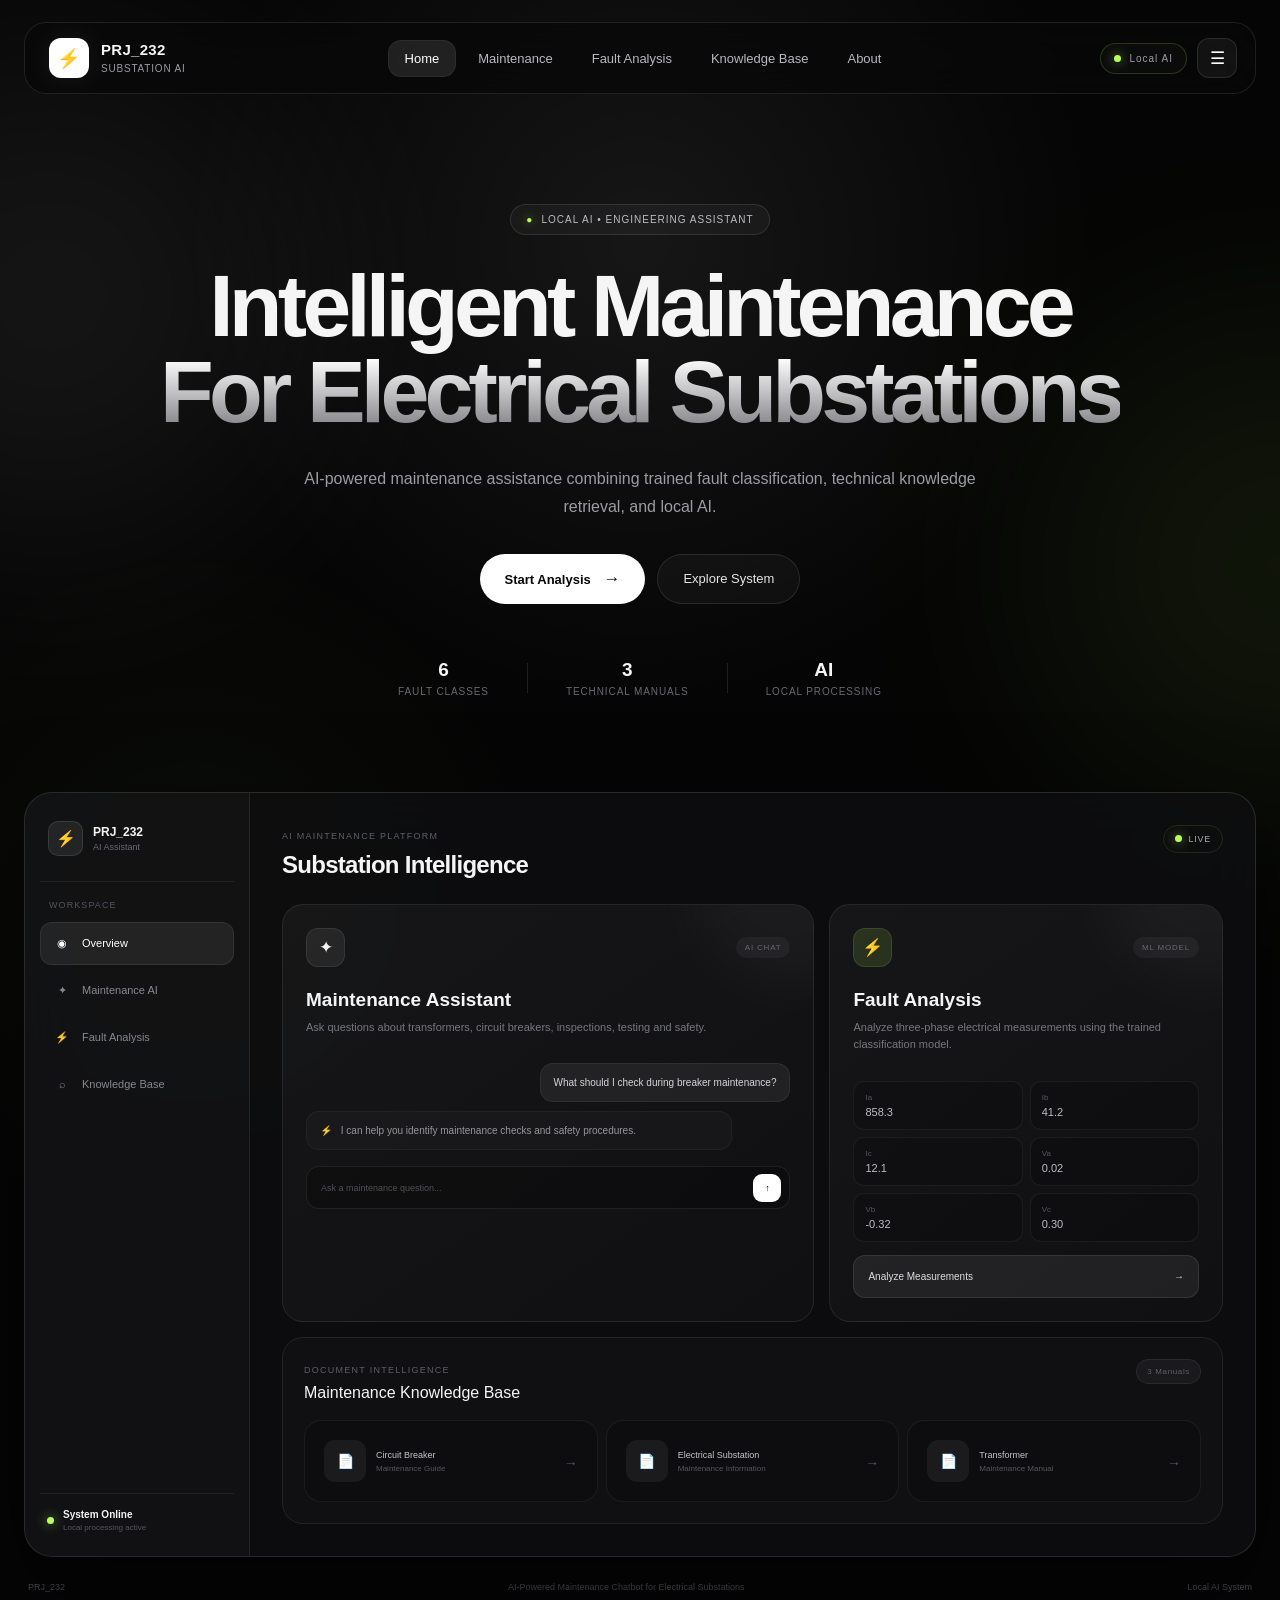
==== frontend/index.html @ 25174d11 "Initial PRJ_232 project" ====
<!DOCTYPE html>
<html lang="en">
<head>
    <meta charset="UTF-8">

    <meta name="viewport" content="width=device-width, initial-scale=1.0">

    <title>PRJ_232 | Substation AI</title>

    <link rel="stylesheet" href="css/style.css">
</head>

<body>

    <!-- Background effects -->
    <div class="background-grid"></div>
    <div class="glow glow-one"></div>
    <div class="glow glow-two"></div>


    <!-- ================= HEADER ================= -->

    <header class="navbar">

        <div class="logo-area">

            <div class="logo-icon">
                ⚡
            </div>

            <div class="logo-text">
                <strong>PRJ_232</strong>
                <span>Substation AI</span>
            </div>

        </div>


        <nav class="nav-links">

            <a href="#" class="active">
                Home
            </a>

            <a href="#">
                Maintenance
            </a>

            <a href="#">
                Fault Analysis
            </a>

            <a href="#">
                Knowledge Base
            </a>

            <a href="#">
                About
            </a>

        </nav>


        <div class="nav-actions">

            <div class="ai-status">
                <span class="status-dot"></span>
                Local AI
            </div>

            <button class="menu-button">
                ☰
            </button>

        </div>

    </header>



    <!-- ================= HERO ================= -->

    <main>

        <section class="hero">

            <div class="hero-badge">
                <span>●</span>
                LOCAL AI • ENGINEERING ASSISTANT
            </div>


            <h1>
                Intelligent Maintenance
                <br>
                <span>For Electrical Substations</span>
            </h1>


            <p class="hero-description">
                AI-powered maintenance assistance combining
                trained fault classification, technical
                knowledge retrieval, and local AI.
            </p>


            <div class="hero-buttons">

                <button class="primary-button">
                    Start Analysis
                    <span>→</span>
                </button>

                <button class="secondary-button">
                    Explore System
                </button>

            </div>


            <!-- Hero stats -->

            <div class="hero-stats">

                <div class="stat">

                    <strong>6</strong>

                    <span>
                        Fault Classes
                    </span>

                </div>


                <div class="stat-line"></div>


                <div class="stat">

                    <strong>3</strong>

                    <span>
                        Technical Manuals
                    </span>

                </div>


                <div class="stat-line"></div>


                <div class="stat">

                    <strong>AI</strong>

                    <span>
                        Local Processing
                    </span>

                </div>

            </div>

        </section>



        <!-- ================= DASHBOARD PREVIEW ================= -->

        <section class="dashboard-preview">

            <!-- LEFT SIDEBAR -->

            <aside class="dashboard-sidebar">

                <div class="sidebar-title">

                    <div class="mini-logo">
                        ⚡
                    </div>

                    <div>
                        <strong>PRJ_232</strong>
                        <span>AI Assistant</span>
                    </div>

                </div>


                <div class="sidebar-section">

                    <span class="sidebar-label">
                        WORKSPACE
                    </span>


                    <button class="sidebar-item selected">

                        <span>◉</span>

                        Overview

                    </button>


                    <button class="sidebar-item">

                        <span>✦</span>

                        Maintenance AI

                    </button>


                    <button class="sidebar-item">

                        <span>⚡</span>

                        Fault Analysis

                    </button>


                    <button class="sidebar-item">

                        <span>⌕</span>

                        Knowledge Base

                    </button>

                </div>


                <div class="sidebar-bottom">

                    <div class="system-status">

                        <span class="status-dot"></span>

                        <div>

                            <strong>
                                System Online
                            </strong>

                            <small>
                                Local processing active
                            </small>

                        </div>

                    </div>

                </div>

            </aside>



            <!-- CENTER CONTENT -->

            <div class="dashboard-main">

                <div class="dashboard-top">

                    <div>

                        <span class="eyebrow">
                            AI MAINTENANCE PLATFORM
                        </span>

                        <h2>
                            Substation Intelligence
                        </h2>

                    </div>


                    <div class="live-pill">

                        <span class="status-dot"></span>

                        LIVE

                    </div>

                </div>


                <!-- Main AI cards -->

                <div class="ai-cards">


                    <!-- CHAT CARD -->

                    <div class="ai-card chat-preview">

                        <div class="card-top">

                            <div class="card-icon">
                                ✦
                            </div>

                            <span class="card-tag">
                                AI CHAT
                            </span>

                        </div>


                        <h3>
                            Maintenance Assistant
                        </h3>


                        <p>
                            Ask questions about transformers,
                            circuit breakers, inspections,
                            testing and safety.
                        </p>


                        <div class="fake-chat">

                            <div class="fake-message user-message">
                                What should I check during
                                breaker maintenance?
                            </div>


                            <div class="fake-message ai-message">

                                <span class="tiny-icon">
                                    ⚡
                                </span>

                                I can help you identify
                                maintenance checks and
                                safety procedures.

                            </div>

                        </div>


                        <div class="fake-input">

                            <span>
                                Ask a maintenance question...
                            </span>

                            <button>
                                ↑
                            </button>

                        </div>

                    </div>



                    <!-- FAULT CARD -->

                    <div class="ai-card fault-preview">

                        <div class="card-top">

                            <div class="card-icon fault-icon">
                                ⚡
                            </div>

                            <span class="card-tag">
                                ML MODEL
                            </span>

                        </div>


                        <h3>
                            Fault Analysis
                        </h3>


                        <p>
                            Analyze three-phase electrical
                            measurements using the trained
                            classification model.
                        </p>


                        <div class="measurement-preview">

                            <div>
                                <span>Ia</span>
                                <strong>858.3</strong>
                            </div>

                            <div>
                                <span>Ib</span>
                                <strong>41.2</strong>
                            </div>

                            <div>
                                <span>Ic</span>
                                <strong>12.1</strong>
                            </div>

                            <div>
                                <span>Va</span>
                                <strong>0.02</strong>
                            </div>

                            <div>
                                <span>Vb</span>
                                <strong>-0.32</strong>
                            </div>

                            <div>
                                <span>Vc</span>
                                <strong>0.30</strong>
                            </div>

                        </div>


                        <button class="analysis-button">

                            Analyze Measurements

                            <span>
                                →
                            </span>

                        </button>

                    </div>

                </div>


                <!-- Knowledge sources -->

                <div class="knowledge-panel">

                    <div class="knowledge-heading">

                        <div>

                            <span class="eyebrow">
                                DOCUMENT INTELLIGENCE
                            </span>

                            <h3>
                                Maintenance Knowledge Base
                            </h3>

                        </div>


                        <span class="document-count">
                            3 Manuals
                        </span>

                    </div>


                    <div class="document-cards">

                        <div class="document-card">

                            <div class="document-icon">
                                📄
                            </div>

                            <div>

                                <strong>
                                    Circuit Breaker
                                </strong>

                                <span>
                                    Maintenance Guide
                                </span>

                            </div>

                            <span class="arrow">
                                →
                            </span>

                        </div>


                        <div class="document-card">

                            <div class="document-icon">
                                📄
                            </div>

                            <div>

                                <strong>
                                    Electrical Substation
                                </strong>

                                <span>
                                    Maintenance Information
                                </span>

                            </div>

                            <span class="arrow">
                                →
                            </span>

                        </div>


                        <div class="document-card">

                            <div class="document-icon">
                                📄
                            </div>

                            <div>

                                <strong>
                                    Transformer
                                </strong>

                                <span>
                                    Maintenance Manual
                                </span>

                            </div>

                            <span class="arrow">
                                →
                            </span>

                        </div>

                    </div>

                </div>

            </div>

        </section>

    </main>



    <!-- ================= FOOTER ================= -->

    <footer>

        <span>
            PRJ_232
        </span>

        <span>
            AI-Powered Maintenance Chatbot for Electrical Substations
        </span>

        <span>
            Local AI System
        </span>

    </footer>


</body>
</html>
---- frontend/css/style.css ----
/* =========================================================
   PRJ_232 — FUTURISTIC DARK UI
   ========================================================= */

:root {
    --bg: #050505;
    --bg-soft: #0a0a0c;
    --panel: rgba(18, 18, 21, 0.78);
    --panel-light: rgba(255, 255, 255, 0.045);
    --border: rgba(255, 255, 255, 0.10);
    --text: #f5f5f5;
    --muted: #9b9ba3;
    --dim: #686871;
    --white: #ffffff;
    --accent: #b9ff5c;
    --accent-soft: rgba(185, 255, 92, 0.12);
    --radius: 24px;
}


/* =========================================================
   RESET
   ========================================================= */

* {
    margin: 0;
    padding: 0;
    box-sizing: border-box;
}

html {
    scroll-behavior: smooth;
}

body {
    min-height: 100vh;
    background: radial-gradient( circle at 50% 15%, rgba(255, 255, 255, 0.07), transparent 30%), radial-gradient( circle at 15% 55%, rgba(185, 255, 92, 0.035), transparent 25%), var(--bg);
    color: var(--text);
    font-family: Inter, -apple-system, BlinkMacSystemFont, "Segoe UI", sans-serif;
    overflow-x: hidden;
}

button,
input,
textarea {
    font: inherit;
}

button {
    cursor: pointer;
}

a {
    color: inherit;
    text-decoration: none;
}


/* =========================================================
   BACKGROUND
   ========================================================= */

.background-grid {
    position: fixed;
    inset: 0;
    pointer-events: none;
    opacity: 0.25;
    background-image: linear-gradient( rgba(255, 255, 255, 0.025) 1px, transparent 1px), linear-gradient( 90deg, rgba(255, 255, 255, 0.025) 1px, transparent 1px);
    background-size: 70px 70px;
    mask-image: linear-gradient( to bottom, black, transparent 80%);
    z-index: -2;
}

.glow {
    position: fixed;
    width: 500px;
    height: 500px;
    border-radius: 50%;
    filter: blur(130px);
    pointer-events: none;
    z-index: -1;
    opacity: 0.07;
}

.glow-one {
    top: 5%;
    left: -200px;
    background: #ffffff;
}

.glow-two {
    right: -250px;
    top: 35%;
    background: var(--accent);
}


/* =========================================================
   NAVBAR
   ========================================================= */

.navbar {
    width: min(1400px, calc(100% - 48px));
    margin: 22px auto 0;
    height: 72px;
    display: flex;
    align-items: center;
    justify-content: space-between;
    padding: 0 18px 0 24px;
    border: 1px solid var(--border);
    background: rgba(8, 8, 10, 0.78);
    backdrop-filter: blur(24px);
    border-radius: 22px;
    position: relative;
    z-index: 10;
}


/* Logo */

.logo-area {
    display: flex;
    align-items: center;
    gap: 12px;
    min-width: 190px;
}

.logo-icon {
    width: 40px;
    height: 40px;
    display: flex;
    align-items: center;
    justify-content: center;
    border-radius: 12px;
    background: var(--white);
    color: #080808;
    font-size: 19px;
    box-shadow: 0 0 30px rgba(255, 255, 255, 0.08);
}

.logo-text {
    display: flex;
    flex-direction: column;
    line-height: 1.1;
}

.logo-text strong {
    font-size: 15px;
    letter-spacing: 0.02em;
}

.logo-text span {
    margin-top: 4px;
    font-size: 10px;
    color: var(--muted);
    text-transform: uppercase;
    letter-spacing: 0.08em;
}


/* Navigation */

.nav-links {
    display: flex;
    align-items: center;
    gap: 5px;
}

.nav-links a {
    padding: 11px 17px;
    border-radius: 13px;
    color: #b8b8bf;
    font-size: 13px;
    transition: color 0.25s ease, background 0.25s ease, transform 0.25s ease;
}

.nav-links a:hover {
    color: var(--white);
    background: rgba(255, 255, 255, 0.06);
    transform: translateY(-1px);
}

.nav-links a.active {
    color: var(--white);
    background: rgba(255, 255, 255, 0.10);
    box-shadow: inset 0 0 0 1px rgba(255, 255, 255, 0.05);
}


/* Right actions */

.nav-actions {
    min-width: 190px;
    display: flex;
    align-items: center;
    justify-content: flex-end;
    gap: 10px;
}

.ai-status {
    display: flex;
    align-items: center;
    gap: 8px;
    padding: 10px 15px;
    border-radius: 999px;
    border: 1px solid var(--border);
    color: #cfcfd4;
    font-size: 12px;
    background: rgba(255, 255, 255, 0.025);
}

.status-dot {
    width: 7px;
    height: 7px;
    border-radius: 50%;
    background: var(--accent);
    box-shadow: 0 0 12px rgba(185, 255, 92, 0.75);
}

.menu-button {
    width: 40px;
    height: 40px;
    border: 1px solid var(--border);
    border-radius: 12px;
    background: rgba(255, 255, 255, 0.05);
    color: var(--white);
    font-size: 17px;
    transition: 0.25s ease;
}

.menu-button:hover {
    background: rgba(255, 255, 255, 0.12);
    transform: rotate(3deg);
}


/* =========================================================
   HERO
   ========================================================= */

.hero {
    width: min(1050px, calc(100% - 40px));
    margin: 0 auto;
    padding: 110px 20px 95px;
    text-align: center;
}

.hero-badge {
    width: fit-content;
    margin: 0 auto 28px;
    padding: 9px 15px;
    display: flex;
    align-items: center;
    gap: 8px;
    border: 1px solid var(--border);
    border-radius: 999px;
    background: rgba(255, 255, 255, 0.035);
    color: #bcbcc4;
    font-size: 10px;
    letter-spacing: 0.10em;
    text-transform: uppercase;
}

.hero-badge span {
    color: var(--accent);
    text-shadow: 0 0 10px rgba(185, 255, 92, 0.7);
}

.hero h1 {
    font-size: clamp(48px, 7vw, 88px);
    line-height: 0.98;
    letter-spacing: -0.055em;
    font-weight: 650;
}

.hero h1 span {
    color: transparent;
    background: linear-gradient( 180deg, #ffffff 15%, #6d6d73 100%);
    background-clip: text;
    -webkit-background-clip: text;
}

.hero-description {
    width: min(680px, 100%);
    margin: 30px auto 0;
    color: #9c9ca5;
    font-size: 16px;
    line-height: 1.7;
}

.hero-buttons {
    margin-top: 34px;
    display: flex;
    align-items: center;
    justify-content: center;
    gap: 12px;
}

.primary-button,
.secondary-button {
    height: 50px;
    padding: 0 25px;
    border-radius: 999px;
    font-size: 13px;
    transition: transform 0.25s ease, box-shadow 0.25s ease, background 0.25s ease;
}

.primary-button {
    border: none;
    background: var(--white);
    color: #070707;
    font-weight: 650;
}

.primary-button span {
    margin-left: 9px;
    font-size: 17px;
}

.primary-button:hover {
    transform: translateY(-3px);
    box-shadow: 0 15px 40px rgba(255, 255, 255, 0.12);
}

.secondary-button {
    border: 1px solid var(--border);
    background: rgba(255, 255, 255, 0.035);
    color: #e5e5e7;
}

.secondary-button:hover {
    background: rgba(255, 255, 255, 0.08);
    transform: translateY(-3px);
}


/* Hero stats */

.hero-stats {
    margin: 55px auto 0;
    display: flex;
    align-items: center;
    justify-content: center;
    gap: 38px;
}

.stat {
    display: flex;
    flex-direction: column;
    gap: 5px;
}

.stat strong {
    font-size: 19px;
    font-weight: 600;
}

.stat span {
    color: var(--dim);
    font-size: 10px;
    text-transform: uppercase;
    letter-spacing: 0.09em;
}

.stat-line {
    width: 1px;
    height: 30px;
    background: rgba(255, 255, 255, 0.10);
}


/* =========================================================
   DASHBOARD
   ========================================================= */

.dashboard-preview {
    width: min(1380px, calc(100% - 48px));
    margin: 0 auto;
    min-height: 690px;
    display: grid;
    grid-template-columns: 225px 1fr;
    overflow: hidden;
    border: 1px solid rgba(255, 255, 255, 0.12);
    border-radius: 28px;
    background: rgba(14, 14, 17, 0.88);
    box-shadow: 0 40px 100px rgba(0, 0, 0, 0.55);
    backdrop-filter: blur(30px);
}


/* Sidebar */

.dashboard-sidebar {
    padding: 24px 15px;
    border-right: 1px solid rgba(255, 255, 255, 0.08);
    background: rgba(255, 255, 255, 0.018);
    display: flex;
    flex-direction: column;
}

.sidebar-title {
    display: flex;
    align-items: center;
    gap: 10px;
    padding: 4px 8px 25px;
}

.mini-logo {
    width: 35px;
    height: 35px;
    display: flex;
    align-items: center;
    justify-content: center;
    border-radius: 10px;
    background: rgba(255, 255, 255, 0.08);
    border: 1px solid rgba(255, 255, 255, 0.10);
}

.sidebar-title strong,
.sidebar-title span {
    display: block;
}

.sidebar-title strong {
    font-size: 12px;
}

.sidebar-title span {
    margin-top: 3px;
    color: var(--dim);
    font-size: 9px;
}

.sidebar-section {
    padding-top: 18px;
    border-top: 1px solid rgba(255, 255, 255, 0.07);
}

.sidebar-label {
    display: block;
    margin: 0 9px 12px;
    color: #55555d;
    font-size: 9px;
    letter-spacing: 0.12em;
}

.sidebar-item {
    width: 100%;
    height: 43px;
    margin-bottom: 4px;
    display: flex;
    align-items: center;
    gap: 11px;
    padding: 0 12px;
    border: 1px solid transparent;
    border-radius: 12px;
    background: transparent;
    color: #87878f;
    text-align: left;
    font-size: 11px;
    transition: 0.25s ease;
}

.sidebar-item:hover {
    color: white;
    background: rgba(255, 255, 255, 0.045);
}

.sidebar-item.selected {
    color: white;
    background: rgba(255, 255, 255, 0.075);
    border-color: rgba(255, 255, 255, 0.07);
}

.sidebar-item span {
    width: 18px;
    text-align: center;
}

.sidebar-bottom {
    margin-top: auto;
    padding: 15px 7px 0;
    border-top: 1px solid rgba(255, 255, 255, 0.07);
}

.system-status {
    display: flex;
    align-items: center;
    gap: 9px;
}

.system-status strong,
.system-status small {
    display: block;
}

.system-status strong {
    font-size: 10px;
}

.system-status small {
    margin-top: 3px;
    color: #55555d;
    font-size: 8px;
}


/* Dashboard main */

.dashboard-main {
    min-width: 0;
    padding: 32px;
}

.dashboard-top {
    display: flex;
    align-items: flex-start;
    justify-content: space-between;
}

.eyebrow {
    color: #5e5e67;
    font-size: 9px;
    letter-spacing: 0.14em;
    text-transform: uppercase;
}

.dashboard-top h2 {
    margin-top: 8px;
    font-size: 24px;
    font-weight: 550;
    letter-spacing: -0.03em;
}

.live-pill {
    display: flex;
    align-items: center;
    gap: 7px;
    padding: 8px 11px;
    border: 1px solid rgba(185, 255, 92, 0.12);
    border-radius: 999px;
    color: #a7a7af;
    font-size: 9px;
    letter-spacing: 0.08em;
}


/* =========================================================
   AI CARDS
   ========================================================= */

.ai-cards {
    margin-top: 25px;
    display: grid;
    grid-template-columns: 1.15fr 0.85fr;
    gap: 15px;
}

.ai-card {
    min-height: 400px;
    padding: 23px;
    border: 1px solid rgba(255, 255, 255, 0.085);
    border-radius: 21px;
    background: linear-gradient( 145deg, rgba(255, 255, 255, 0.045), rgba(255, 255, 255, 0.018));
    position: relative;
    overflow: hidden;
    transition: transform 0.3s ease, border-color 0.3s ease;
}

.ai-card::before {
    content: "";
    position: absolute;
    width: 200px;
    height: 200px;
    top: -120px;
    right: -80px;
    border-radius: 50%;
    background: rgba(255, 255, 255, 0.035);
    filter: blur(30px);
    pointer-events: none;
}

.ai-card:hover {
    transform: translateY(-3px);
    border-color: rgba(255, 255, 255, 0.14);
}

.card-top {
    display: flex;
    align-items: center;
    justify-content: space-between;
}

.card-icon {
    width: 39px;
    height: 39px;
    display: flex;
    align-items: center;
    justify-content: center;
    border-radius: 12px;
    background: rgba(255, 255, 255, 0.07);
    border: 1px solid rgba(255, 255, 255, 0.08);
    font-size: 17px;
}

.fault-icon {
    color: var(--accent);
    background: var(--accent-soft);
    border-color: rgba(185, 255, 92, 0.12);
}

.card-tag {
    padding: 6px 9px;
    border-radius: 999px;
    background: rgba(255, 255, 255, 0.045);
    color: #62626b;
    font-size: 8px;
    letter-spacing: 0.10em;
}

.ai-card h3 {
    margin-top: 22px;
    font-size: 19px;
    font-weight: 550;
}

.ai-card>p {
    max-width: 500px;
    margin-top: 8px;
    color: #777780;
    font-size: 11px;
    line-height: 1.6;
}


/* =========================================================
   FAKE CHAT
   ========================================================= */

.fake-chat {
    margin-top: 27px;
    display: flex;
    flex-direction: column;
    gap: 9px;
}

.fake-message {
    max-width: 88%;
    padding: 11px 13px;
    border-radius: 13px;
    font-size: 10px;
    line-height: 1.5;
}

.user-message {
    align-self: flex-end;
    color: #d6d6da;
    background: rgba(255, 255, 255, 0.065);
    border: 1px solid rgba(255, 255, 255, 0.06);
}

.ai-message {
    color: #96969f;
    background: rgba(255, 255, 255, 0.025);
    border: 1px solid rgba(255, 255, 255, 0.045);
}

.tiny-icon {
    margin-right: 6px;
    color: var(--accent);
}

.fake-input {
    height: 43px;
    margin-top: 16px;
    padding: 0 8px 0 14px;
    display: flex;
    align-items: center;
    justify-content: space-between;
    border: 1px solid rgba(255, 255, 255, 0.08);
    border-radius: 13px;
    background: rgba(0, 0, 0, 0.25);
    color: #505059;
    font-size: 9px;
}

.fake-input button {
    width: 28px;
    height: 28px;
    border: none;
    border-radius: 9px;
    background: white;
    color: black;
    font-weight: bold;
}


/* =========================================================
   MEASUREMENTS
   ========================================================= */

.measurement-preview {
    margin-top: 27px;
    display: grid;
    grid-template-columns: repeat(2, 1fr);
    gap: 7px;
}

.measurement-preview div {
    padding: 11px;
    border: 1px solid rgba(255, 255, 255, 0.055);
    border-radius: 11px;
    background: rgba(0, 0, 0, 0.18);
}

.measurement-preview span {
    display: block;
    color: #55555d;
    font-size: 8px;
}

.measurement-preview strong {
    display: block;
    margin-top: 4px;
    color: #bdbdc3;
    font-size: 11px;
    font-weight: 500;
}

.analysis-button {
    width: 100%;
    height: 43px;
    margin-top: 13px;
    border: 1px solid rgba(255, 255, 255, 0.09);
    border-radius: 12px;
    background: rgba(255, 255, 255, 0.07);
    color: #dddde1;
    font-size: 10px;
    text-align: left;
    padding: 0 14px;
    display: flex;
    align-items: center;
    justify-content: space-between;
    transition: 0.25s ease;
}

.analysis-button:hover {
    background: rgba(255, 255, 255, 0.12);
    color: white;
}


/* =========================================================
   KNOWLEDGE BASE
   ========================================================= */

.knowledge-panel {
    margin-top: 15px;
    padding: 21px;
    border: 1px solid rgba(255, 255, 255, 0.075);
    border-radius: 21px;
    background: rgba(255, 255, 255, 0.018);
}

.knowledge-heading {
    display: flex;
    align-items: flex-start;
    justify-content: space-between;
}

.knowledge-heading h3 {
    margin-top: 7px;
    font-size: 16px;
    font-weight: 500;
}

.document-count {
    padding: 7px 10px;
    border-radius: 999px;
    background: rgba(255, 255, 255, 0.045);
    color: #777780;
    font-size: 9px;
}

.document-cards {
    margin-top: 18px;
    display: grid;
    grid-template-columns: repeat(3, 1fr);
    gap: 8px;
}

.document-card {
    min-height: 68px;
    padding: 11px;
    display: flex;
    align-items: center;
    gap: 10px;
    border: 1px solid rgba(255, 255, 255, 0.055);
    border-radius: 13px;
    background: rgba(0, 0, 0, 0.16);
    transition: 0.25s ease;
}

.document-card:hover {
    background: rgba(255, 255, 255, 0.045);
    transform: translateY(-2px);
}

.document-icon {
    width: 32px;
    height: 32px;
    flex-shrink: 0;
    display: flex;
    align-items: center;
    justify-content: center;
    border-radius: 9px;
    background: rgba(255, 255, 255, 0.06);
    font-size: 13px;
}

.document-card strong,
.document-card span {
    display: block;
}

.document-card strong {
    color: #c5c5ca;
    font-size: 9px;
    font-weight: 500;
}

.document-card span {
    margin-top: 4px;
    color: #56565f;
    font-size: 8px;
}

.document-card .arrow {
    margin-left: auto;
    color: #55555d;
    font-size: 14px;
}


/* =========================================================
   FOOTER
   ========================================================= */

footer {
    width: min(1380px, calc(100% - 48px));
    margin: 0 auto;
    padding: 25px 4px 35px;
    display: flex;
    align-items: center;
    justify-content: space-between;
    color: #4f4f57;
    font-size: 9px;
}


/* =========================================================
   RESPONSIVE
   ========================================================= */

@media (max-width: 1100px) {
    .nav-links a:nth-child(4),
    .nav-links a:nth-child(5) {
        display: none;
    }
    .dashboard-preview {
        grid-template-columns: 190px 1fr;
    }
    .ai-cards {
        grid-template-columns: 1fr;
    }
    .document-cards {
        grid-template-columns: 1fr;
    }
}

@media (max-width: 760px) {
    .navbar {
        width: calc(100% - 24px);
        margin-top: 12px;
    }
    .nav-links {
        display: none;
    }
    .nav-actions {
        min-width: auto;
    }
    .hero {
        padding-top: 75px;
        padding-bottom: 60px;
    }
    .hero h1 {
        font-size: 48px;
    }
    .hero-description {
        font-size: 14px;
    }
    .hero-stats {
        gap: 18px;
    }
    .dashboard-preview {
        width: calc(100% - 24px);
        grid-template-columns: 1fr;
        border-radius: 21px;
    }
    .dashboard-sidebar {
        display: none;
    }
    .dashboard-main {
        padding: 18px;
    }
    .dashboard-top h2 {
        font-size: 20px;
    }
    .hero-buttons {
        flex-direction: column;
    }
    .primary-button,
    .secondary-button {
        width: 220px;
    }
    footer {
        width: calc(100% - 24px);
        flex-direction: column;
        gap: 8px;
        text-align: center;
    }
}

@media (max-width: 450px) {
    .ai-status {
        display: none;
    }
    .hero h1 {
        font-size: 40px;
    }
    .hero-stats {
        flex-wrap: wrap;
    }
    .stat-line {
        display: none;
    }
}


/* =========================================================
   MAINTENANCE AI PAGE
   ========================================================= */

.maintenance-page {
    width: min(1380px, calc(100% - 48px));
    margin: 0 auto;
    padding-bottom: 50px;
}


/* =========================================================
   MAINTENANCE HERO
   ========================================================= */

.maintenance-hero {
    padding: 85px 20px 55px;
    text-align: center;
}

.maintenance-hero h1 {
    margin-top: 25px;
    font-size: clamp(45px, 6vw, 72px);
    line-height: 1;
    letter-spacing: -0.055em;
    font-weight: 650;
}

.maintenance-hero h1 span {
    display: block;
    color: transparent;
    background: linear-gradient( 180deg, #ffffff 15%, #6d6d73 100%);
    background-clip: text;
    -webkit-background-clip: text;
}

.maintenance-hero p {
    width: min(650px, 100%);
    margin: 25px auto 0;
    color: #85858e;
    font-size: 14px;
    line-height: 1.7;
}


/* =========================================================
   CHAT WORKSPACE
   ========================================================= */

.chat-workspace {
    display: grid;
    grid-template-columns: minmax(0, 1fr) 330px;
    gap: 16px;
}


/* =========================================================
   CHAT PANEL
   ========================================================= */

.chat-panel {
    min-height: 650px;
    display: flex;
    flex-direction: column;
    overflow: hidden;
    border: 1px solid rgba(255, 255, 255, 0.09);
    border-radius: 26px;
    background: linear-gradient( 145deg, rgba(255, 255, 255, 0.045), rgba(255, 255, 255, 0.015));
    box-shadow: 0 30px 80px rgba(0, 0, 0, 0.25);
}


/* Chat header */

.chat-header {
    height: 80px;
    padding: 0 22px;
    display: flex;
    align-items: center;
    justify-content: space-between;
    border-bottom: 1px solid rgba(255, 255, 255, 0.07);
}

.chat-title {
    display: flex;
    align-items: center;
    gap: 12px;
}

.chat-title .card-icon {
    width: 42px;
    height: 42px;
}

.chat-title strong,
.chat-title span {
    display: block;
}

.chat-title strong {
    color: #e8e8eb;
    font-size: 12px;
    font-weight: 550;
}

.chat-title span {
    margin-top: 5px;
    color: #5e5e67;
    font-size: 9px;
}


/* =========================================================
   CHAT AREA
   ========================================================= */

.chat-area {
    flex: 1;
    padding: 25px;
    display: flex;
    flex-direction: column;
    gap: 25px;
    overflow-y: auto;
}

.chat-message {
    display: flex;
    gap: 11px;
    max-width: 82%;
}

.chat-message.user {
    align-self: flex-end;
    justify-content: flex-end;
}

.chat-message.assistant {
    align-self: flex-start;
}

.avatar {
    width: 31px;
    height: 31px;
    flex-shrink: 0;
    display: flex;
    align-items: center;
    justify-content: center;
    border-radius: 9px;
    background: rgba(255, 255, 255, 0.07);
    border: 1px solid rgba(255, 255, 255, 0.08);
    color: var(--accent);
    font-size: 12px;
}

.message-body {
    min-width: 0;
}

.message-label {
    display: block;
    margin-bottom: 7px;
    color: #5e5e67;
    font-size: 8px;
    text-transform: uppercase;
    letter-spacing: 0.10em;
}

.message-bubble {
    padding: 13px 15px;
    border: 1px solid rgba(255, 255, 255, 0.06);
    border-radius: 15px;
    background: rgba(255, 255, 255, 0.035);
    color: #9999a2;
    font-size: 11px;
    line-height: 1.7;
}

.chat-message.user .message-bubble {
    background: rgba(255, 255, 255, 0.075);
    color: #d2d2d6;
    border-top-right-radius: 5px;
}

.chat-message.assistant .message-bubble {
    border-top-left-radius: 5px;
}


/* =========================================================
   CHAT INPUT
   ========================================================= */

.chat-input-wrapper {
    min-height: 62px;
    margin: 0 20px;
    padding: 7px 8px 7px 15px;
    display: flex;
    align-items: center;
    gap: 10px;
    border: 1px solid rgba(255, 255, 255, 0.08);
    border-radius: 15px;
    background: rgba(0, 0, 0, 0.24);
}

.chat-input-wrapper textarea {
    flex: 1;
    min-width: 0;
    resize: none;
    border: none;
    outline: none;
    background: transparent;
    color: #dddde1;
    font-size: 11px;
    line-height: 1.5;
}

.chat-input-wrapper textarea::placeholder {
    color: #4e4e57;
}

.send-button {
    width: 40px;
    height: 40px;
    flex-shrink: 0;
    border: none;
    border-radius: 11px;
    background: var(--white);
    color: #050505;
    font-size: 17px;
    font-weight: 600;
    transition: 0.25s ease;
}

.send-button:hover {
    transform: translateY(-2px);
    box-shadow: 0 8px 25px rgba(255, 255, 255, 0.15);
}

.chat-note {
    height: 42px;
    display: flex;
    align-items: center;
    justify-content: center;
    gap: 7px;
    color: #46464e;
    font-size: 8px;
    letter-spacing: 0.03em;
}

.chat-note span:first-child {
    color: #77777f;
}


/* =========================================================
   MAINTENANCE SIDEBAR
   ========================================================= */

.maintenance-sidebar {
    display: flex;
    flex-direction: column;
    gap: 16px;
}

.side-card {
    padding: 20px;
    border: 1px solid rgba(255, 255, 255, 0.08);
    border-radius: 22px;
    background: rgba(255, 255, 255, 0.025);
}

.side-card-heading {
    display: flex;
    align-items: center;
    justify-content: space-between;
    margin-bottom: 15px;
    color: #5d5d65;
    font-size: 9px;
}

.side-card-heading>span:last-child {
    color: #55555d;
    font-size: 9px;
}


/* =========================================================
   QUICK QUESTIONS
   ========================================================= */

.quick-question {
    width: 100%;
    min-height: 57px;
    margin-top: 7px;
    padding: 11px 12px;
    display: flex;
    align-items: center;
    justify-content: space-between;
    gap: 10px;
    border: 1px solid rgba(255, 255, 255, 0.055);
    border-radius: 12px;
    background: rgba(0, 0, 0, 0.15);
    color: #777780;
    text-align: left;
    font-size: 9px;
    line-height: 1.5;
    transition: 0.25s ease;
}

.quick-question span {
    flex-shrink: 0;
    color: #55555d;
    font-size: 13px;
}

.quick-question:hover {
    color: #c6c6cb;
    background: rgba(255, 255, 255, 0.055);
    border-color: rgba(255, 255, 255, 0.10);
    transform: translateX(2px);
}


/* =========================================================
   KNOWLEDGE SOURCES
   ========================================================= */

.source-item {
    min-height: 61px;
    margin-top: 7px;
    padding: 10px;
    display: flex;
    align-items: center;
    gap: 10px;
    border: 1px solid rgba(255, 255, 255, 0.045);
    border-radius: 12px;
    background: rgba(0, 0, 0, 0.14);
}

.source-icon {
    width: 32px;
    height: 32px;
    flex-shrink: 0;
    display: flex;
    align-items: center;
    justify-content: center;
    border-radius: 9px;
    background: rgba(255, 255, 255, 0.06);
    font-size: 12px;
}

.source-item strong,
.source-item span {
    display: block;
}

.source-item strong {
    color: #b7b7bd;
    font-size: 9px;
    font-weight: 500;
}

.source-item span {
    margin-top: 4px;
    color: #55555d;
    font-size: 8px;
}


/* =========================================================
   SYSTEM CARD
   ========================================================= */

.system-card {
    margin-top: auto;
    background: linear-gradient( 145deg, rgba(185, 255, 92, 0.045), rgba(255, 255, 255, 0.018));
    border-color: rgba(185, 255, 92, 0.08);
}

.system-icon {
    width: 37px;
    height: 37px;
    display: flex;
    align-items: center;
    justify-content: center;
    margin-bottom: 13px;
    border-radius: 11px;
    background: rgba(185, 255, 92, 0.09);
    color: var(--accent);
}

.system-card>strong {
    display: block;
    color: #c5c5ca;
    font-size: 11px;
}

.system-card p {
    margin-top: 7px;
    color: #616169;
    font-size: 9px;
    line-height: 1.6;
}

.system-online {
    margin-top: 14px;
    display: flex;
    align-items: center;
    gap: 7px;
    color: #72727a;
    font-size: 8px;
}


/* =========================================================
   MAINTENANCE RESPONSIVE
   ========================================================= */

@media (max-width: 950px) {
    .chat-workspace {
        grid-template-columns: 1fr;
    }
    .maintenance-sidebar {
        display: grid;
        grid-template-columns: repeat(2, 1fr);
    }
    .system-card {
        margin-top: 0;
    }
}

@media (max-width: 650px) {
    .maintenance-page {
        width: calc(100% - 24px);
    }
    .maintenance-hero {
        padding-top: 60px;
        padding-bottom: 40px;
    }
    .maintenance-hero h1 {
        font-size: 43px;
    }
    .chat-panel {
        min-height: 600px;
        border-radius: 20px;
    }
    .chat-area {
        padding: 18px;
    }
    .chat-message {
        max-width: 94%;
    }
    .maintenance-sidebar {
        grid-template-columns: 1fr;
    }
}


/* =========================================================
   FAULT ANALYSIS PAGE
   ========================================================= */

.fault-page {
    width: min(1380px, calc(100% - 48px));
    margin: 0 auto;
    padding-bottom: 55px;
}


/* =========================================================
   FAULT HERO
   ========================================================= */

.fault-hero {
    padding: 78px 20px 55px;
    text-align: center;
}

.fault-hero h1 {
    margin-top: 25px;
    font-size: clamp(45px, 6vw, 72px);
    line-height: 1;
    letter-spacing: -0.055em;
    font-weight: 650;
}

.fault-hero h1 span {
    display: block;
    color: transparent;
    background: linear-gradient( 180deg, #ffffff 15%, #6d6d73 100%);
    background-clip: text;
    -webkit-background-clip: text;
}

.fault-hero p {
    width: min(650px, 100%);
    margin: 25px auto 0;
    color: #85858e;
    font-size: 14px;
    line-height: 1.7;
}


/* =========================================================
   FAULT WORKSPACE
   ========================================================= */

.fault-workspace {
    display: grid;
    grid-template-columns: 1fr 0.92fr;
    gap: 16px;
}


/* =========================================================
   INPUT PANEL
   ========================================================= */

.fault-input-panel,
.fault-result-panel {
    min-width: 0;
    padding: 26px;
    border: 1px solid rgba(255, 255, 255, 0.085);
    border-radius: 25px;
    background: linear-gradient( 145deg, rgba(255, 255, 255, 0.045), rgba(255, 255, 255, 0.015));
    box-shadow: 0 30px 80px rgba(0, 0, 0, 0.20);
}


/* =========================================================
   PANEL HEADER
   ========================================================= */

.fault-panel-header,
.result-panel-header {
    display: flex;
    align-items: flex-start;
    justify-content: space-between;
    gap: 20px;
    padding-bottom: 22px;
    border-bottom: 1px solid rgba(255, 255, 255, 0.065);
}

.fault-panel-header h2,
.result-panel-header h2 {
    margin-top: 8px;
    color: #eeeeef;
    font-size: 20px;
    font-weight: 550;
    letter-spacing: -0.025em;
}

.fault-panel-header p {
    margin-top: 7px;
    color: #66666f;
    font-size: 10px;
    line-height: 1.6;
}

.model-badge {
    flex-shrink: 0;
    display: flex;
    align-items: center;
    gap: 7px;
    padding: 8px 10px;
    border: 1px solid rgba(185, 255, 92, 0.10);
    border-radius: 999px;
    color: #77777f;
    font-size: 8px;
    letter-spacing: 0.08em;
}


/* =========================================================
   MEASUREMENT SECTION
   ========================================================= */

.measurement-section {
    padding: 24px 0;
    border-bottom: 1px solid rgba(255, 255, 255, 0.055);
}

.measurement-heading {
    display: flex;
    align-items: center;
    gap: 10px;
    margin-bottom: 16px;
}

.measurement-icon {
    width: 34px;
    height: 34px;
    display: flex;
    align-items: center;
    justify-content: center;
    border-radius: 10px;
    background: rgba(185, 255, 92, 0.08);
    border: 1px solid rgba(185, 255, 92, 0.10);
    color: var(--accent);
    font-size: 11px;
    font-weight: 600;
}

.measurement-icon.voltage {
    background: rgba(255, 255, 255, 0.06);
    border-color: rgba(255, 255, 255, 0.08);
    color: #e2e2e5;
}

.measurement-heading strong,
.measurement-heading span {
    display: block;
}

.measurement-heading strong {
    color: #bcbcc2;
    font-size: 11px;
    font-weight: 500;
}

.measurement-heading div span {
    margin-top: 3px;
    color: #53535c;
    font-size: 8px;
}


/* =========================================================
   MEASUREMENT GRID
   ========================================================= */

.measurement-grid {
    display: grid;
    grid-template-columns: repeat(3, 1fr);
    gap: 9px;
}

.measurement-input label {
    display: flex;
    align-items: center;
    justify-content: space-between;
    margin-bottom: 6px;
    color: #777780;
    font-size: 9px;
}

.measurement-input label>span {
    color: #494950;
    font-size: 7px;
}

.input-box {
    height: 48px;
    display: flex;
    align-items: center;
    padding: 0 11px;
    border: 1px solid rgba(255, 255, 255, 0.065);
    border-radius: 11px;
    background: rgba(0, 0, 0, 0.20);
    transition: border-color 0.25s ease, background 0.25s ease;
}

.input-box:focus-within {
    border-color: rgba(185, 255, 92, 0.28);
    background: rgba(185, 255, 92, 0.025);
    box-shadow: 0 0 0 3px rgba(185, 255, 92, 0.025);
}

.input-box input {
    width: 100%;
    min-width: 0;
    border: none;
    outline: none;
    background: transparent;
    color: #d5d5d9;
    font-size: 11px;
}

.input-box input::placeholder {
    color: #404048;
}

.input-box input::-webkit-inner-spin-button,
.input-box input::-webkit-outer-spin-button {
    opacity: 0.25;
}

.input-box>span {
    color: #4e4e56;
    font-size: 8px;
}


/* =========================================================
   ANALYZE BUTTON
   ========================================================= */

.fault-analyze-button {
    width: 100%;
    height: 52px;
    margin-top: 22px;
    padding: 0 17px;
    display: flex;
    align-items: center;
    justify-content: space-between;
    border: none;
    border-radius: 13px;
    background: #ffffff;
    color: #050505;
    font-size: 11px;
    font-weight: 600;
    transition: transform 0.25s ease, box-shadow 0.25s ease;
}

.fault-analyze-button:hover {
    transform: translateY(-2px);
    box-shadow: 0 14px 35px rgba(255, 255, 255, 0.12);
}

.button-arrow {
    font-size: 17px;
    font-weight: 400;
}

.analysis-note {
    margin-top: 12px;
    display: flex;
    align-items: center;
    justify-content: center;
    gap: 7px;
    color: #52525a;
    font-size: 8px;
}


/* =========================================================
   RESULT HEADER
   ========================================================= */

.result-status {
    padding: 7px 10px;
    border: 1px solid rgba(255, 255, 255, 0.07);
    border-radius: 999px;
    color: #66666e;
    font-size: 8px;
    letter-spacing: 0.08em;
}


/* =========================================================
   MAIN FAULT RESULT
   ========================================================= */

.main-fault-result {
    margin-top: 20px;
    padding: 25px;
    text-align: center;
    border: 1px solid rgba(185, 255, 92, 0.10);
    border-radius: 20px;
    background: radial-gradient( circle at center top, rgba(185, 255, 92, 0.065), transparent 65%), rgba(0, 0, 0, 0.18);
}

.result-icon {
    width: 48px;
    height: 48px;
    margin: 0 auto 13px;
    display: flex;
    align-items: center;
    justify-content: center;
    border-radius: 14px;
    background: rgba(185, 255, 92, 0.09);
    color: var(--accent);
    font-size: 19px;
    box-shadow: 0 0 30px rgba(185, 255, 92, 0.05);
}

.result-label {
    color: #62626b;
    font-size: 8px;
    letter-spacing: 0.14em;
}

.main-fault-result h3 {
    margin-top: 9px;
    color: #ffffff;
    font-size: 42px;
    line-height: 1;
    letter-spacing: -0.04em;
}

.main-fault-result>p {
    margin-top: 7px;
    color: #74747d;
    font-size: 9px;
}

.confidence {
    width: min(230px, 100%);
    margin: 20px auto 0;
    padding: 10px 13px;
    display: flex;
    align-items: center;
    justify-content: space-between;
    border: 1px solid rgba(255, 255, 255, 0.06);
    border-radius: 11px;
    background: rgba(255, 255, 255, 0.025);
}

.confidence span {
    color: #66666e;
    font-size: 8px;
}

.confidence strong {
    color: var(--accent);
    font-size: 12px;
}


/* =========================================================
   PROBABILITIES
   ========================================================= */

.probability-section {
    margin-top: 20px;
}

.probability-heading {
    display: flex;
    align-items: center;
    justify-content: space-between;
    margin-bottom: 14px;
    color: #55555d;
    font-size: 8px;
    letter-spacing: 0.09em;
}

.probability-row {
    margin-bottom: 12px;
}

.probability-info {
    display: flex;
    align-items: center;
    justify-content: space-between;
    margin-bottom: 5px;
    color: #777780;
    font-size: 9px;
}

.probability-info strong {
    color: #8c8c94;
    font-size: 8px;
    font-weight: 500;
}

.probability-bar {
    width: 100%;
    height: 5px;
    overflow: hidden;
    border-radius: 999px;
    background: rgba(255, 255, 255, 0.055);
}

.probability-fill {
    height: 100%;
    border-radius: inherit;
    background: rgba(255, 255, 255, 0.25);
    transition: width 0.4s ease;
}

.probability-fill.high {
    background: var(--accent);
    box-shadow: 0 0 10px rgba(185, 255, 92, 0.35);
}


/* =========================================================
   MODEL INFORMATION
   ========================================================= */

.model-information {
    margin-top: 20px;
    padding-top: 17px;
    display: grid;
    grid-template-columns: repeat(3, 1fr);
    gap: 10px;
    border-top: 1px solid rgba(255, 255, 255, 0.06);
}

.model-information div {
    min-width: 0;
}

.model-information span,
.model-information strong {
    display: block;
}

.model-information span {
    color: #4f4f57;
    font-size: 7px;
    letter-spacing: 0.08em;
}

.model-information strong {
    margin-top: 5px;
    color: #888890;
    font-size: 8px;
    font-weight: 500;
}


/* =========================================================
   FAULT CLASSES
   ========================================================= */

.fault-classes {
    margin-top: 16px;
    padding: 25px;
    border: 1px solid rgba(255, 255, 255, 0.075);
    border-radius: 24px;
    background: rgba(255, 255, 255, 0.018);
}

.fault-section-heading {
    display: flex;
    align-items: flex-end;
    justify-content: space-between;
    gap: 30px;
}

.fault-section-heading h2 {
    margin-top: 7px;
    color: #d9d9dd;
    font-size: 18px;
    font-weight: 500;
}

.fault-section-heading p {
    max-width: 270px;
    color: #5c5c64;
    font-size: 9px;
    line-height: 1.6;
    text-align: right;
}

.fault-class-grid {
    margin-top: 18px;
    display: grid;
    grid-template-columns: repeat(6, 1fr);
    gap: 8px;
}

.fault-class-card {
    min-height: 105px;
    padding: 14px;
    border: 1px solid rgba(255, 255, 255, 0.055);
    border-radius: 14px;
    background: rgba(0, 0, 0, 0.16);
    transition: 0.25s ease;
}

.fault-class-card:hover {
    transform: translateY(-3px);
    border-color: rgba(255, 255, 255, 0.11);
    background: rgba(255, 255, 255, 0.035);
}

.class-code {
    display: inline-flex;
    align-items: center;
    justify-content: center;
    min-width: 37px;
    height: 27px;
    padding: 0 7px;
    border-radius: 8px;
    background: rgba(185, 255, 92, 0.08);
    color: var(--accent);
    font-size: 9px;
    font-weight: 600;
}

.fault-class-card strong,
.fault-class-card>span:last-child {
    display: block;
}

.fault-class-card strong {
    margin-top: 13px;
    color: #a9a9b0;
    font-size: 9px;
    font-weight: 500;
}

.fault-class-card>span:last-child {
    margin-top: 5px;
    color: #55555d;
    font-size: 7px;
    line-height: 1.4;
}

.normal-class .class-code {
    background: rgba(255, 255, 255, 0.06);
    color: #c8c8cc;
}


/* =========================================================
   FAULT RESPONSIVE
   ========================================================= */

@media (max-width: 1050px) {
    .fault-workspace {
        grid-template-columns: 1fr;
    }
    .fault-class-grid {
        grid-template-columns: repeat(3, 1fr);
    }
}

@media (max-width: 650px) {
    .fault-page {
        width: calc(100% - 24px);
    }
    .fault-hero {
        padding-top: 60px;
        padding-bottom: 40px;
    }
    .fault-hero h1 {
        font-size: 43px;
    }
    .fault-input-panel,
    .fault-result-panel,
    .fault-classes {
        padding: 18px;
        border-radius: 20px;
    }
    .measurement-grid {
        grid-template-columns: 1fr;
    }
    .fault-panel-header,
    .result-panel-header {
        flex-direction: column;
    }
    .model-information {
        grid-template-columns: 1fr;
    }
    .fault-section-heading {
        flex-direction: column;
        align-items: flex-start;
    }
    .fault-section-heading p {
        text-align: left;
    }
    .fault-class-grid {
        grid-template-columns: repeat(2, 1fr);
    }
}

@media (max-width: 420px) {
    .fault-class-grid {
        grid-template-columns: 1fr;
    }
}


/* =========================================================
   KNOWLEDGE BASE PAGE
   ========================================================= */

.knowledge-page {
    width: min(1380px, calc(100% - 48px));
    margin: 0 auto;
    padding-bottom: 55px;
}


/* =========================================================
   KNOWLEDGE HERO
   ========================================================= */

.knowledge-hero {
    padding: 78px 20px 48px;
    text-align: center;
}

.knowledge-hero h1 {
    margin-top: 25px;
    font-size: clamp(45px, 6vw, 72px);
    line-height: 1;
    letter-spacing: -0.055em;
    font-weight: 650;
}

.knowledge-hero h1 span {
    display: block;
    color: transparent;
    background: linear-gradient( 180deg, #ffffff 15%, #6d6d73 100%);
    background-clip: text;
    -webkit-background-clip: text;
}

.knowledge-hero p {
    width: min(650px, 100%);
    margin: 25px auto 0;
    color: #85858e;
    font-size: 14px;
    line-height: 1.7;
}


/* =========================================================
   KNOWLEDGE STATS
   ========================================================= */

.knowledge-stats {
    display: grid;
    grid-template-columns: repeat(4, 1fr);
    margin-bottom: 16px;
    border: 1px solid rgba(255, 255, 255, 0.075);
    border-radius: 20px;
    background: rgba(255, 255, 255, 0.018);
    overflow: hidden;
}

.knowledge-stat {
    min-height: 105px;
    padding: 20px;
    display: flex;
    flex-direction: column;
    align-items: center;
    justify-content: center;
    border-right: 1px solid rgba(255, 255, 255, 0.055);
}

.knowledge-stat:last-child {
    border-right: none;
}

.stat-number {
    color: #eeeeef;
    font-size: 25px;
    line-height: 1;
    font-weight: 500;
    letter-spacing: -0.03em;
}

.stat-label {
    margin-top: 8px;
    color: #55555d;
    font-size: 7px;
    letter-spacing: 0.11em;
    text-align: center;
}


/* =========================================================
   SEARCH SECTION
   ========================================================= */

.knowledge-search {
    padding: 25px;
    border: 1px solid rgba(255, 255, 255, 0.075);
    border-radius: 23px;
    background: linear-gradient( 145deg, rgba(255, 255, 255, 0.04), rgba(255, 255, 255, 0.015));
}

.search-heading h2,
.documents-heading h2 {
    margin-top: 7px;
    color: #dedee2;
    font-size: 19px;
    font-weight: 500;
    letter-spacing: -0.02em;
}

.knowledge-search-box {
    height: 58px;
    margin-top: 20px;
    padding: 7px 8px 7px 17px;
    display: flex;
    align-items: center;
    gap: 11px;
    border: 1px solid rgba(255, 255, 255, 0.07);
    border-radius: 14px;
    background: rgba(0, 0, 0, 0.22);
    transition: 0.25s ease;
}

.knowledge-search-box:focus-within {
    border-color: rgba(185, 255, 92, 0.20);
    box-shadow: 0 0 0 3px rgba(185, 255, 92, 0.025);
}

.search-icon {
    color: #606068;
    font-size: 18px;
}

.knowledge-search-box input {
    flex: 1;
    min-width: 0;
    border: none;
    outline: none;
    background: transparent;
    color: #d2d2d6;
    font-size: 10px;
}

.knowledge-search-box input::placeholder {
    color: #4e4e56;
}

.knowledge-search-box button {
    height: 42px;
    padding: 0 18px;
    border: none;
    border-radius: 10px;
    background: #ffffff;
    color: #050505;
    font-size: 9px;
    font-weight: 600;
    transition: 0.25s ease;
}

.knowledge-search-box button:hover {
    transform: translateY(-1px);
    box-shadow: 0 8px 20px rgba(255, 255, 255, 0.12);
}


/* =========================================================
   SEARCH TAGS
   ========================================================= */

.search-tags {
    margin-top: 12px;
    display: flex;
    flex-wrap: wrap;
    gap: 7px;
}

.search-tags button {
    padding: 7px 10px;
    border: 1px solid rgba(255, 255, 255, 0.055);
    border-radius: 999px;
    background: rgba(255, 255, 255, 0.025);
    color: #606068;
    font-size: 8px;
    transition: 0.25s ease;
}

.search-tags button:hover {
    color: #bdbdc2;
    border-color: rgba(255, 255, 255, 0.11);
    background: rgba(255, 255, 255, 0.05);
}


/* =========================================================
   DOCUMENT SECTION
   ========================================================= */

.documents-section {
    margin-top: 16px;
    padding: 25px;
    border: 1px solid rgba(255, 255, 255, 0.075);
    border-radius: 23px;
    background: rgba(255, 255, 255, 0.018);
}

.documents-heading {
    display: flex;
    align-items: flex-end;
    justify-content: space-between;
    gap: 20px;
}

.document-count {
    padding: 7px 10px;
    border: 1px solid rgba(255, 255, 255, 0.065);
    border-radius: 999px;
    color: #5f5f67;
    font-size: 8px;
    letter-spacing: 0.08em;
}


/* =========================================================
   DOCUMENT GRID
   ========================================================= */

.document-grid {
    margin-top: 18px;
    display: grid;
    grid-template-columns: repeat(3, 1fr);
    gap: 10px;
}

.document-card {
    min-width: 0;
    padding: 19px;
    border: 1px solid rgba(255, 255, 255, 0.06);
    border-radius: 17px;
    background: rgba(0, 0, 0, 0.15);
    transition: transform 0.25s ease, border-color 0.25s ease, background 0.25s ease;
}

.document-card:hover {
    transform: translateY(-3px);
    border-color: rgba(255, 255, 255, 0.11);
    background: rgba(255, 255, 255, 0.025);
}

.document-top {
    display: flex;
    align-items: center;
    justify-content: space-between;
}

.document-icon {
    width: 42px;
    height: 42px;
    display: flex;
    align-items: center;
    justify-content: center;
    border-radius: 11px;
    background: rgba(255, 255, 255, 0.06);
    font-size: 14px;
}

.document-status {
    display: flex;
    align-items: center;
    gap: 5px;
    color: #57575f;
    font-size: 7px;
    letter-spacing: 0.07em;
}

.document-type {
    display: block;
    margin-top: 21px;
    color: #585860;
    font-size: 7px;
    letter-spacing: 0.10em;
}

.document-card h3 {
    margin-top: 8px;
    color: #c4c4c9;
    font-size: 14px;
    line-height: 1.35;
    font-weight: 500;
    letter-spacing: -0.015em;
}

.document-card p {
    min-height: 58px;
    margin-top: 10px;
    color: #5f5f67;
    font-size: 9px;
    line-height: 1.65;
}

.document-meta {
    margin-top: 15px;
    padding-top: 12px;
    display: flex;
    align-items: center;
    justify-content: space-between;
    border-top: 1px solid rgba(255, 255, 255, 0.05);
    color: #52525a;
    font-size: 8px;
}

.document-button {
    width: 100%;
    height: 39px;
    margin-top: 13px;
    padding: 0 12px;
    display: flex;
    align-items: center;
    justify-content: space-between;
    border: 1px solid rgba(255, 255, 255, 0.055);
    border-radius: 10px;
    background: rgba(255, 255, 255, 0.025);
    color: #72727a;
    font-size: 8px;
    transition: 0.25s ease;
}

.document-button span {
    color: #55555d;
    font-size: 13px;
}

.document-button:hover {
    color: #c7c7cb;
    background: rgba(255, 255, 255, 0.055);
    border-color: rgba(255, 255, 255, 0.10);
}


/* =========================================================
   RETRIEVAL PIPELINE
   ========================================================= */

.retrieval-section {
    margin-top: 16px;
    padding: 28px 25px;
    border: 1px solid rgba(255, 255, 255, 0.075);
    border-radius: 23px;
    background: linear-gradient( 145deg, rgba(185, 255, 92, 0.025), rgba(255, 255, 255, 0.012));
}

.retrieval-heading {
    max-width: 570px;
}

.retrieval-heading h2 {
    margin-top: 7px;
    color: #dcdce0;
    font-size: 19px;
    font-weight: 500;
}

.retrieval-heading p {
    margin-top: 8px;
    color: #5c5c64;
    font-size: 9px;
    line-height: 1.7;
}


/* =========================================================
   PIPELINE
   ========================================================= */

.retrieval-flow {
    margin-top: 23px;
    display: grid;
    grid-template-columns: 1fr auto 1fr auto 1fr auto 1fr;
    align-items: center;
    gap: 9px;
}

.pipeline-step {
    min-height: 112px;
    padding: 15px;
    border: 1px solid rgba(255, 255, 255, 0.055);
    border-radius: 14px;
    background: rgba(0, 0, 0, 0.15);
}

.pipeline-number {
    width: 28px;
    height: 28px;
    display: flex;
    align-items: center;
    justify-content: center;
    border-radius: 8px;
    background: rgba(185, 255, 92, 0.07);
    color: var(--accent);
    font-size: 8px;
}

.pipeline-step strong {
    display: block;
    margin-top: 13px;
    color: #a7a7ae;
    font-size: 9px;
    font-weight: 500;
}

.pipeline-step span {
    display: block;
    margin-top: 5px;
    color: #53535b;
    font-size: 7px;
    line-height: 1.5;
}

.pipeline-arrow {
    color: #44444b;
    font-size: 17px;
}


/* =========================================================
   KNOWLEDGE RESPONSIVE
   ========================================================= */

@media (max-width: 1000px) {
    .document-grid {
        grid-template-columns: 1fr 1fr;
    }
    .retrieval-flow {
        grid-template-columns: 1fr 1fr;
    }
    .pipeline-arrow {
        display: none;
    }
}

@media (max-width: 700px) {
    .knowledge-page {
        width: calc(100% - 24px);
    }
    .knowledge-hero {
        padding-top: 60px;
        padding-bottom: 40px;
    }
    .knowledge-hero h1 {
        font-size: 43px;
    }
    .knowledge-stats {
        grid-template-columns: 1fr 1fr;
    }
    .knowledge-stat:nth-child(2) {
        border-right: none;
    }
    .knowledge-stat:nth-child(-n+2) {
        border-bottom: 1px solid rgba(255, 255, 255, 0.055);
    }
    .knowledge-search,
    .documents-section,
    .retrieval-section {
        padding: 18px;
        border-radius: 20px;
    }
    .knowledge-search-box button {
        padding: 0 12px;
    }
    .document-grid {
        grid-template-columns: 1fr;
    }
    .retrieval-flow {
        grid-template-columns: 1fr;
    }
}

@media (max-width: 450px) {
    .knowledge-stats {
        grid-template-columns: 1fr;
    }
    .knowledge-stat {
        border-right: none;
        border-bottom: 1px solid rgba(255, 255, 255, 0.055);
    }
    .knowledge-stat:last-child {
        border-bottom: none;
    }
    .documents-heading {
        align-items: flex-start;
        flex-direction: column;
    }
    .knowledge-search-box {
        height: auto;
        padding: 9px;
    }
    .knowledge-search-box input {
        min-width: 80px;
    }
}


/* =========================================================
   ABOUT PAGE
   ========================================================= */

.about-hero {
    min-height: 58vh;
    display: flex;
    align-items: center;
    justify-content: center;
    text-align: center;
    padding: 120px 24px 70px;
    position: relative;
}

.about-hero-content {
    max-width: 900px;
    position: relative;
    z-index: 2;
}

.about-badge {
    display: inline-flex;
    align-items: center;
    gap: 8px;
    padding: 8px 14px;
    border: 1px solid rgba(185, 255, 92, 0.3);
    border-radius: 999px;
    background: rgba(185, 255, 92, 0.06);
    color: var(--accent);
    font-size: 12px;
    font-weight: 700;
    letter-spacing: 1.5px;
    margin-bottom: 24px;
}

.about-hero h1 {
    font-size: clamp(42px, 6vw, 78px);
    line-height: 1;
    margin: 0 0 24px;
    letter-spacing: -3px;
}

.about-hero h1 span {
    color: var(--accent);
}

.about-hero p {
    max-width: 720px;
    margin: 0 auto;
    color: var(--muted);
    font-size: 17px;
    line-height: 1.8;
}


/* Project Overview */

.about-section {
    padding: 70px 24px;
    position: relative;
}

.about-container {
    max-width: 1180px;
    margin: 0 auto;
}

.about-section-heading {
    margin-bottom: 38px;
}

.about-section-heading .eyebrow {
    color: var(--accent);
    font-size: 12px;
    font-weight: 700;
    letter-spacing: 2px;
    text-transform: uppercase;
    margin-bottom: 10px;
}

.about-section-heading h2 {
    font-size: 34px;
    margin: 0;
    letter-spacing: -1px;
}

.about-section-heading p {
    color: var(--muted);
    max-width: 720px;
    line-height: 1.7;
    margin-top: 12px;
}


/* Overview Card */

.about-overview {
    display: grid;
    grid-template-columns: 1.5fr 1fr;
    gap: 22px;
}

.about-card {
    background: linear-gradient( 145deg, rgba(255, 255, 255, 0.055), rgba(255, 255, 255, 0.018));
    border: 1px solid var(--border);
    border-radius: 22px;
    padding: 30px;
    backdrop-filter: blur(18px);
    box-shadow: 0 20px 60px rgba(0, 0, 0, 0.22);
}

.about-card:hover {
    border-color: rgba(185, 255, 92, 0.25);
    transform: translateY(-2px);
    transition: 0.25s ease;
}

.about-card h3 {
    margin: 0 0 14px;
    font-size: 21px;
}

.about-card p {
    color: var(--muted);
    line-height: 1.8;
    margin: 0;
}


/* Project Information */

.project-info {
    display: grid;
    gap: 14px;
}

.project-info-row {
    display: flex;
    align-items: center;
    justify-content: space-between;
    padding: 15px 0;
    border-bottom: 1px solid rgba(255, 255, 255, 0.07);
}

.project-info-row:last-child {
    border-bottom: none;
}

.project-info-label {
    color: var(--muted);
    font-size: 14px;
}

.project-info-value {
    font-weight: 700;
    text-align: right;
}

.project-info-value.accent {
    color: var(--accent);
}


/* Core Components */

.about-components {
    display: grid;
    grid-template-columns: repeat(3, 1fr);
    gap: 20px;
}

.component-card {
    position: relative;
    overflow: hidden;
    background: rgba(255, 255, 255, 0.035);
    border: 1px solid var(--border);
    border-radius: 20px;
    padding: 28px;
}

.component-number {
    color: var(--accent);
    font-size: 12px;
    font-weight: 800;
    letter-spacing: 2px;
    margin-bottom: 22px;
}

.component-card h3 {
    font-size: 20px;
    margin: 0 0 12px;
}

.component-card p {
    color: var(--muted);
    line-height: 1.7;
    font-size: 14px;
    margin: 0 0 20px;
}

.component-tech {
    display: inline-flex;
    padding: 7px 10px;
    border-radius: 8px;
    background: rgba(185, 255, 92, 0.08);
    border: 1px solid rgba(185, 255, 92, 0.18);
    color: var(--accent);
    font-size: 11px;
    font-weight: 700;
}


/* Technology Stack */

.tech-grid {
    display: flex;
    flex-wrap: wrap;
    gap: 12px;
}

.tech-item {
    padding: 12px 17px;
    border-radius: 12px;
    background: rgba(255, 255, 255, 0.035);
    border: 1px solid var(--border);
    color: #e9e9e9;
    font-size: 13px;
}

.tech-item:hover {
    border-color: rgba(185, 255, 92, 0.35);
    color: var(--accent);
    transition: 0.2s ease;
}


/* Workflow */

.workflow {
    display: grid;
    grid-template-columns: repeat(4, 1fr);
    gap: 16px;
}

.workflow-step {
    position: relative;
    padding: 24px;
    min-height: 150px;
    background: rgba(255, 255, 255, 0.03);
    border: 1px solid var(--border);
    border-radius: 18px;
}

.workflow-step-number {
    width: 32px;
    height: 32px;
    display: flex;
    align-items: center;
    justify-content: center;
    border-radius: 50%;
    background: rgba(185, 255, 92, 0.1);
    color: var(--accent);
    font-size: 12px;
    font-weight: 800;
    margin-bottom: 20px;
}

.workflow-step h4 {
    margin: 0 0 8px;
    font-size: 16px;
}

.workflow-step p {
    margin: 0;
    color: var(--muted);
    font-size: 13px;
    line-height: 1.6;
}


/* SDG */

.sdg-card {
    display: flex;
    align-items: center;
    justify-content: space-between;
    gap: 30px;
    padding: 30px;
    border-radius: 22px;
    border: 1px solid rgba(185, 255, 92, 0.18);
    background: radial-gradient( circle at 90% 20%, rgba(185, 255, 92, 0.09), transparent 35%), rgba(255, 255, 255, 0.025);
}

.sdg-content h3 {
    margin: 0 0 10px;
    font-size: 22px;
}

.sdg-content p {
    margin: 0;
    color: var(--muted);
    line-height: 1.7;
    max-width: 750px;
}

.sdg-badge {
    min-width: 105px;
    height: 105px;
    border-radius: 18px;
    display: flex;
    align-items: center;
    justify-content: center;
    text-align: center;
    background: rgba(185, 255, 92, 0.1);
    border: 1px solid rgba(185, 255, 92, 0.25);
    color: var(--accent);
    font-size: 15px;
    font-weight: 800;
}


/* About Responsive */

@media (max-width: 900px) {
    .about-overview {
        grid-template-columns: 1fr;
    }
    .about-components {
        grid-template-columns: 1fr;
    }
    .workflow {
        grid-template-columns: repeat(2, 1fr);
    }
}

@media (max-width: 600px) {
    .about-hero {
        padding-top: 100px;
    }
    .about-hero h1 {
        letter-spacing: -2px;
    }
    .about-section {
        padding: 50px 18px;
    }
    .workflow {
        grid-template-columns: 1fr;
    }
    .sdg-card {
        flex-direction: column;
        align-items: flex-start;
    }
    .sdg-badge {
        min-width: 85px;
        height: 85px;
    }
}


/* =========================================================
   ABOUT PAGE - FINAL VISUAL POLISH
   ========================================================= */

.about-hero {
    min-height: 48vh;
    padding: 115px 24px 55px;
}

.about-hero-content {
    max-width: 1100px;
    width: 100%;
}

.about-hero h1 {
    font-size: clamp(48px, 6vw, 76px);
    margin-bottom: 18px;
}

.about-hero p {
    font-size: 16px;
    max-width: 760px;
}


/* Project Overview */

.about-section {
    padding: 55px 24px;
}

.about-container {
    max-width: 1180px;
}

.about-overview {
    grid-template-columns: minmax(0, 1.7fr) minmax(300px, 0.8fr);
    align-items: stretch;
    gap: 20px;
}

.about-card {
    min-height: 100%;
}

.about-card h3 {
    font-size: 22px;
}

.about-card p {
    font-size: 14px;
}


/* Project information card */

.project-info {
    height: 100%;
    justify-content: center;
}

.project-info-row {
    padding: 18px 0;
}

.project-info-label {
    font-size: 12px;
    text-transform: uppercase;
    letter-spacing: 0.8px;
}

.project-info-value {
    font-size: 14px;
}


/* Core Components */

.about-components {
    margin-top: 10px;
}

.component-card {
    min-height: 245px;
    transition: transform 0.25s ease, border-color 0.25s ease;
}

.component-card:hover {
    transform: translateY(-5px);
    border-color: rgba(185, 255, 92, 0.3);
}


/* Technology Stack */

.tech-grid {
    margin-top: 20px;
}


/* Workflow */

.workflow {
    margin-top: 20px;
}

.workflow-step {
    transition: transform 0.25s ease, border-color 0.25s ease;
}

.workflow-step:hover {
    transform: translateY(-4px);
    border-color: rgba(185, 255, 92, 0.25);
}


/* SDG */

.sdg-card {
    margin-top: 20px;
}


/* Better section spacing */

.about-section+.about-section {
    padding-top: 25px;
}


/* Mobile */

@media (max-width: 900px) {
    .about-overview {
        grid-template-columns: 1fr;
    }
    .about-hero {
        min-height: 42vh;
    }
}

@media (max-width: 600px) {
    .about-hero {
        min-height: 45vh;
        padding: 105px 18px 45px;
    }
    .about-hero h1 {
        font-size: 45px;
    }
    .about-hero p {
        font-size: 14px;
    }
    .about-section {
        padding: 45px 18px;
    }
}


/* =========================================================
   PRJ_232 MAINTENANCE AI - UI FIX
   ========================================================= */

.maintenance-section {
    padding: 20px 24px 80px;
}

.maintenance-container {
    width: min(1180px, 100%);
    margin: 0 auto;
}


/* Chat panel */

.maintenance-chat {
    background: linear-gradient( 145deg, rgba(255, 255, 255, 0.055), rgba(255, 255, 255, 0.018));
    border: 1px solid var(--border);
    border-radius: 24px;
    padding: 28px;
    backdrop-filter: blur(18px);
    box-shadow: 0 25px 80px rgba(0, 0, 0, 0.25);
}

.chat-header {
    display: flex;
    justify-content: space-between;
    align-items: flex-start;
    gap: 20px;
    padding-bottom: 22px;
    border-bottom: 1px solid rgba(255, 255, 255, 0.06);
}

.chat-header h2 {
    margin: 6px 0 8px;
    font-size: 25px;
    letter-spacing: -0.5px;
}

.chat-header p {
    margin: 0;
    color: var(--muted);
    font-size: 13px;
}

.section-eyebrow {
    color: var(--accent);
    font-size: 10px;
    font-weight: 700;
    letter-spacing: 1.8px;
    text-transform: uppercase;
}

.ai-status {
    display: flex;
    align-items: center;
    gap: 8px;
    padding: 9px 13px;
    border: 1px solid rgba(185, 255, 92, 0.18);
    border-radius: 999px;
    color: var(--muted);
    font-size: 10px;
    letter-spacing: 1px;
}


/* Status dot */

.status-dot {
    width: 7px;
    height: 7px;
    display: inline-block;
    border-radius: 50%;
    background: var(--accent);
    box-shadow: 0 0 12px rgba(185, 255, 92, 0.65);
}


/* Chat messages */

.chat-messages {
    min-height: 330px;
    max-height: 520px;
    overflow-y: auto;
    padding: 25px 5px;
    display: flex;
    flex-direction: column;
    gap: 16px;
}

.chat-message {
    display: flex;
    gap: 12px;
    max-width: 82%;
}

.chat-message.user-message {
    align-self: flex-end;
    justify-content: flex-end;
}

.chat-message.assistant-message {
    align-self: flex-start;
}

.message-avatar {
    width: 34px;
    height: 34px;
    min-width: 34px;
    display: flex;
    align-items: center;
    justify-content: center;
    border-radius: 10px;
    background: rgba(185, 255, 92, 0.08);
    border: 1px solid rgba(185, 255, 92, 0.15);
    color: var(--accent);
}

.message-content {
    padding: 13px 16px;
    border-radius: 15px;
    background: rgba(255, 255, 255, 0.035);
    border: 1px solid rgba(255, 255, 255, 0.055);
}

.user-message .message-content {
    background: rgba(255, 255, 255, 0.065);
    border-color: rgba(255, 255, 255, 0.08);
}

.message-name {
    color: var(--accent);
    font-size: 10px;
    font-weight: 700;
    letter-spacing: 1px;
    text-transform: uppercase;
    margin-bottom: 6px;
}

.user-message .message-name {
    color: #aaa;
}

.message-content p {
    margin: 0;
    color: #e5e5e5;
    font-size: 13px;
    line-height: 1.7;
}


/* Input */

.chat-input-area {
    display: flex;
    gap: 10px;
    padding: 6px;
    border-radius: 14px;
    background: rgba(0, 0, 0, 0.25);
    border: 1px solid rgba(255, 255, 255, 0.08);
}

.chat-input-area input {
    flex: 1;
    min-width: 0;
    height: 48px;
    border: none;
    outline: none;
    background: transparent;
    color: #fff;
    padding: 0 14px;
    font-family: inherit;
    font-size: 13px;
}

.chat-input-area input::placeholder {
    color: #666;
}

.chat-input-area button {
    width: 48px;
    height: 48px;
    border: none;
    border-radius: 11px;
    background: var(--accent);
    color: #090909;
    font-size: 20px;
    font-weight: 700;
    cursor: pointer;
    transition: 0.2s ease;
}

.chat-input-area button:hover {
    transform: translateY(-1px);
    box-shadow: 0 0 25px rgba(185, 255, 92, 0.18);
}

.chat-input-area button:disabled {
    cursor: not-allowed;
}


/* Quick questions */

.quick-questions {
    display: flex;
    align-items: center;
    flex-wrap: wrap;
    gap: 8px;
    margin-top: 17px;
}

.quick-questions>span {
    color: #777;
    font-size: 11px;
    margin-right: 5px;
}

.quick-questions button {
    border: 1px solid rgba(255, 255, 255, 0.08);
    border-radius: 999px;
    background: rgba(255, 255, 255, 0.035);
    color: #aaa;
    padding: 8px 12px;
    font-family: inherit;
    font-size: 11px;
    cursor: pointer;
    transition: 0.2s ease;
}

.quick-questions button:hover {
    color: var(--accent);
    border-color: rgba(185, 255, 92, 0.25);
    background: rgba(185, 255, 92, 0.05);
}


/* Loading message */

.loading-message .message-content {
    color: var(--muted);
}

.loading-dot {
    color: var(--accent);
    font-size: 8px;
    margin-right: 2px;
    animation: loadingPulse 1.2s infinite;
}

.loading-dot:nth-child(2) {
    animation-delay: 0.2s;
}

.loading-dot:nth-child(3) {
    animation-delay: 0.4s;
}

@keyframes loadingPulse {
    0%,
    100% {
        opacity: 0.25;
    }
    50% {
        opacity: 1;
    }
}


/* =========================================================
   KNOWLEDGE SOURCES
   ========================================================= */

.maintenance-sources {
    margin-top: 22px;
    padding: 28px;
    border: 1px solid var(--border);
    border-radius: 24px;
    background: rgba(255, 255, 255, 0.025);
}

.sources-header {
    display: flex;
    align-items: flex-start;
    justify-content: space-between;
    gap: 20px;
    margin-bottom: 22px;
}

.sources-header h2 {
    margin: 6px 0 7px;
    font-size: 23px;
}

.sources-header p {
    margin: 0;
    color: var(--muted);
    font-size: 13px;
}

.source-count {
    padding: 8px 12px;
    border-radius: 999px;
    background: rgba(255, 255, 255, 0.045);
    border: 1px solid rgba(255, 255, 255, 0.07);
    color: #888;
    font-size: 10px;
    letter-spacing: 1px;
}

.source-grid {
    display: grid;
    grid-template-columns: repeat(3, 1fr);
    gap: 14px;
}

.source-card {
    display: flex;
    align-items: center;
    gap: 14px;
    padding: 18px;
    border-radius: 16px;
    background: rgba(255, 255, 255, 0.025);
    border: 1px solid rgba(255, 255, 255, 0.06);
    transition: 0.2s ease;
}

.source-card:hover {
    border-color: rgba(185, 255, 92, 0.2);
    transform: translateY(-2px);
}

.source-icon {
    width: 42px;
    height: 42px;
    min-width: 42px;
    display: flex;
    align-items: center;
    justify-content: center;
    border-radius: 11px;
    background: rgba(255, 255, 255, 0.055);
    color: var(--accent);
}

.source-content h3 {
    margin: 0 0 4px;
    font-size: 13px;
}

.source-content p {
    margin: 0 0 5px;
    color: var(--muted);
    font-size: 11px;
}

.source-content span {
    color: #666;
    font-size: 10px;
}


/* =========================================================
   LOCAL AI CARD
   ========================================================= */

.local-ai-card {
    display: flex;
    align-items: center;
    gap: 18px;
    margin-top: 22px;
    padding: 24px 28px;
    border-radius: 22px;
    border: 1px solid rgba(185, 255, 92, 0.14);
    background: radial-gradient( circle at 85% 30%, rgba(185, 255, 92, 0.07), transparent 35%), rgba(255, 255, 255, 0.025);
}

.local-ai-icon {
    width: 50px;
    height: 50px;
    min-width: 50px;
    display: flex;
    align-items: center;
    justify-content: center;
    border-radius: 14px;
    background: rgba(185, 255, 92, 0.08);
    border: 1px solid rgba(185, 255, 92, 0.15);
    color: var(--accent);
    font-size: 20px;
}

.local-ai-content {
    flex: 1;
}

.local-ai-content h3 {
    margin: 5px 0 6px;
    font-size: 17px;
}

.local-ai-content p {
    max-width: 700px;
    margin: 0;
    color: var(--muted);
    font-size: 12px;
    line-height: 1.7;
}

.local-ai-model {
    display: flex;
    align-items: center;
    gap: 10px;
    padding: 11px 15px;
    border: 1px solid rgba(255, 255, 255, 0.07);
    border-radius: 12px;
    background: rgba(255, 255, 255, 0.03);
}

.local-ai-model strong {
    display: block;
    font-size: 12px;
}

.local-ai-model small {
    display: block;
    margin-top: 3px;
    color: #666;
    font-size: 10px;
}


/* =========================================================
   MAINTENANCE RESPONSIVE
   ========================================================= */

@media (max-width: 900px) {
    .source-grid {
        grid-template-columns: 1fr;
    }
    .local-ai-card {
        align-items: flex-start;
        flex-wrap: wrap;
    }
    .local-ai-content {
        min-width: calc(100% - 70px);
    }
    .local-ai-model {
        margin-left: 68px;
    }
}

@media (max-width: 600px) {
    .maintenance-section {
        padding: 15px 16px 60px;
    }
    .maintenance-chat,
    .maintenance-sources {
        padding: 20px;
        border-radius: 18px;
    }
    .chat-header {
        flex-direction: column;
    }
    .chat-messages {
        min-height: 280px;
    }
    .chat-message {
        max-width: 95%;
    }
    .sources-header {
        flex-direction: column;
    }
    .local-ai-card {
        padding: 20px;
    }
    .local-ai-model {
        margin-left: 0;
        width: 100%;
    }
}


/* ============================================================
   FAULT ANALYSIS - FINAL UI FIX
   ============================================================ */

.fault-analysis-section {
    width: 100%;
    max-width: 1200px;
    margin: 0 auto;
    padding: 20px 30px 80px;
    box-sizing: border-box;
}

.fault-grid {
    display: grid !important;
    grid-template-columns: 1fr 1fr !important;
    gap: 24px !important;
    align-items: stretch;
}

.fault-card {
    display: block;
    width: 100%;
    box-sizing: border-box;
    background: rgba(12, 12, 12, 0.92) !important;
    border: 1px solid #242424 !important;
    border-radius: 20px !important;
    padding: 28px !important;
    min-height: 460px;
}

.fault-card .card-header {
    display: flex !important;
    justify-content: space-between !important;
    align-items: flex-start !important;
    gap: 20px;
    margin-bottom: 30px;
}

.fault-card .card-header h2 {
    margin: 8px 0 0;
    font-size: 24px;
    color: #f5f5f5;
}

.card-label {
    color: #b9ff5c !important;
    font-size: 11px !important;
    font-weight: 700 !important;
    letter-spacing: 1.5px !important;
}

.model-badge,
.live-badge {
    display: inline-flex !important;
    align-items: center;
    padding: 7px 11px !important;
    border: 1px solid #2c2c2c !important;
    border-radius: 20px !important;
    color: #b9ff5c !important;
    background: #0b0b0b !important;
    font-size: 9px !important;
    font-weight: 700 !important;
    white-space: nowrap;
}


/* INPUT SECTIONS */

.fault-card .input-section {
    display: block !important;
    margin-bottom: 25px !important;
}

.fault-card .input-section-title {
    display: block !important;
    margin-bottom: 12px !important;
    color: #eeeeee !important;
    font-size: 13px !important;
    font-weight: 600 !important;
}

.fault-card .input-grid {
    display: grid !important;
    grid-template-columns: repeat(3, 1fr) !important;
    gap: 12px !important;
}

.fault-card .input-group {
    display: block !important;
    width: 100% !important;
}

.fault-card .input-group label {
    display: block !important;
    margin-bottom: 7px !important;
    color: #999 !important;
    font-size: 12px !important;
}

.fault-card .input-group label span {
    color: #666 !important;
}

.fault-card .input-group input {
    display: block !important;
    width: 100% !important;
    height: 44px !important;
    box-sizing: border-box !important;
    padding: 10px 12px !important;
    border: 1px solid #292929 !important;
    border-radius: 9px !important;
    background: #080808 !important;
    color: #eeeeee !important;
    outline: none !important;
    font-size: 13px !important;
}

.fault-card .input-group input::placeholder {
    color: #555 !important;
}

.fault-card .input-group input:focus {
    border-color: #b9ff5c !important;
    box-shadow: 0 0 0 2px rgba(185, 255, 92, 0.08) !important;
}


/* ANALYZE BUTTON */

.fault-analyze-button {
    width: 100% !important;
    height: 52px !important;
    display: flex !important;
    align-items: center !important;
    justify-content: space-between !important;
    margin-top: 10px !important;
    padding: 0 18px !important;
    border: none !important;
    border-radius: 10px !important;
    background: #b9ff5c !important;
    color: #050505 !important;
    cursor: pointer !important;
    font-size: 13px !important;
    font-weight: 800 !important;
    box-sizing: border-box !important;
}

.fault-analyze-button:hover {
    transform: translateY(-2px);
}

.fault-analyze-button:disabled {
    opacity: 0.6;
    cursor: wait;
}

.button-arrow {
    font-size: 20px;
}


/* RESULT PANEL */

.result-card {
    min-height: 460px !important;
}

.fault-result {
    width: 100%;
    min-height: 350px;
    display: flex !important;
    align-items: center !important;
    justify-content: center !important;
}

.result-placeholder {
    width: 100%;
    max-width: 340px;
    text-align: center;
}

.placeholder-icon {
    width: 58px;
    height: 58px;
    display: flex;
    align-items: center;
    justify-content: center;
    margin: 0 auto 18px;
    border: 1px solid #292929;
    border-radius: 50%;
    color: #b9ff5c;
    font-size: 24px;
}

.result-placeholder h3 {
    margin: 0 0 8px;
    color: #eee;
    font-size: 18px;
}

.result-placeholder p {
    margin: 0;
    color: #777;
    font-size: 13px;
    line-height: 1.6;
}


/* PREDICTION */

.prediction-success {
    width: 100%;
}

.prediction-label {
    color: #777;
    font-size: 10px;
    letter-spacing: 1.5px;
    font-weight: 700;
}

.prediction-value {
    margin: 8px 0 30px;
    color: #b9ff5c;
    font-size: 52px;
    font-weight: 800;
}

.probability-title {
    margin-bottom: 16px;
    color: #eee;
    font-size: 13px;
    font-weight: 700;
}

.probability-list {
    display: flex;
    flex-direction: column;
    gap: 12px;
}

.probability-row {
    display: grid !important;
    grid-template-columns: 55px 1fr 65px !important;
    align-items: center;
    gap: 10px;
    color: #999;
    font-size: 11px;
}

.probability-row>span:last-child {
    text-align: right;
}

.probability-bar {
    width: 100%;
    height: 5px;
    overflow: hidden;
    border-radius: 10px;
    background: #242424;
}

.probability-fill {
    height: 100%;
    border-radius: 10px;
    background: #b9ff5c;
}


/* MOBILE */

@media (max-width: 900px) {
    .fault-grid {
        grid-template-columns: 1fr !important;
    }
}

@media (max-width: 600px) {
    .fault-analysis-section {
        padding-left: 18px;
        padding-right: 18px;
    }
    .fault-card .input-grid {
        grid-template-columns: 1fr !important;
    }
    .fault-card {
        padding: 20px !important;
    }
}

.prediction-description {
    margin: -18px 0 28px;
    color: #888;
    font-size: 13px;
    line-height: 1.6;
    max-width: 520px;
}
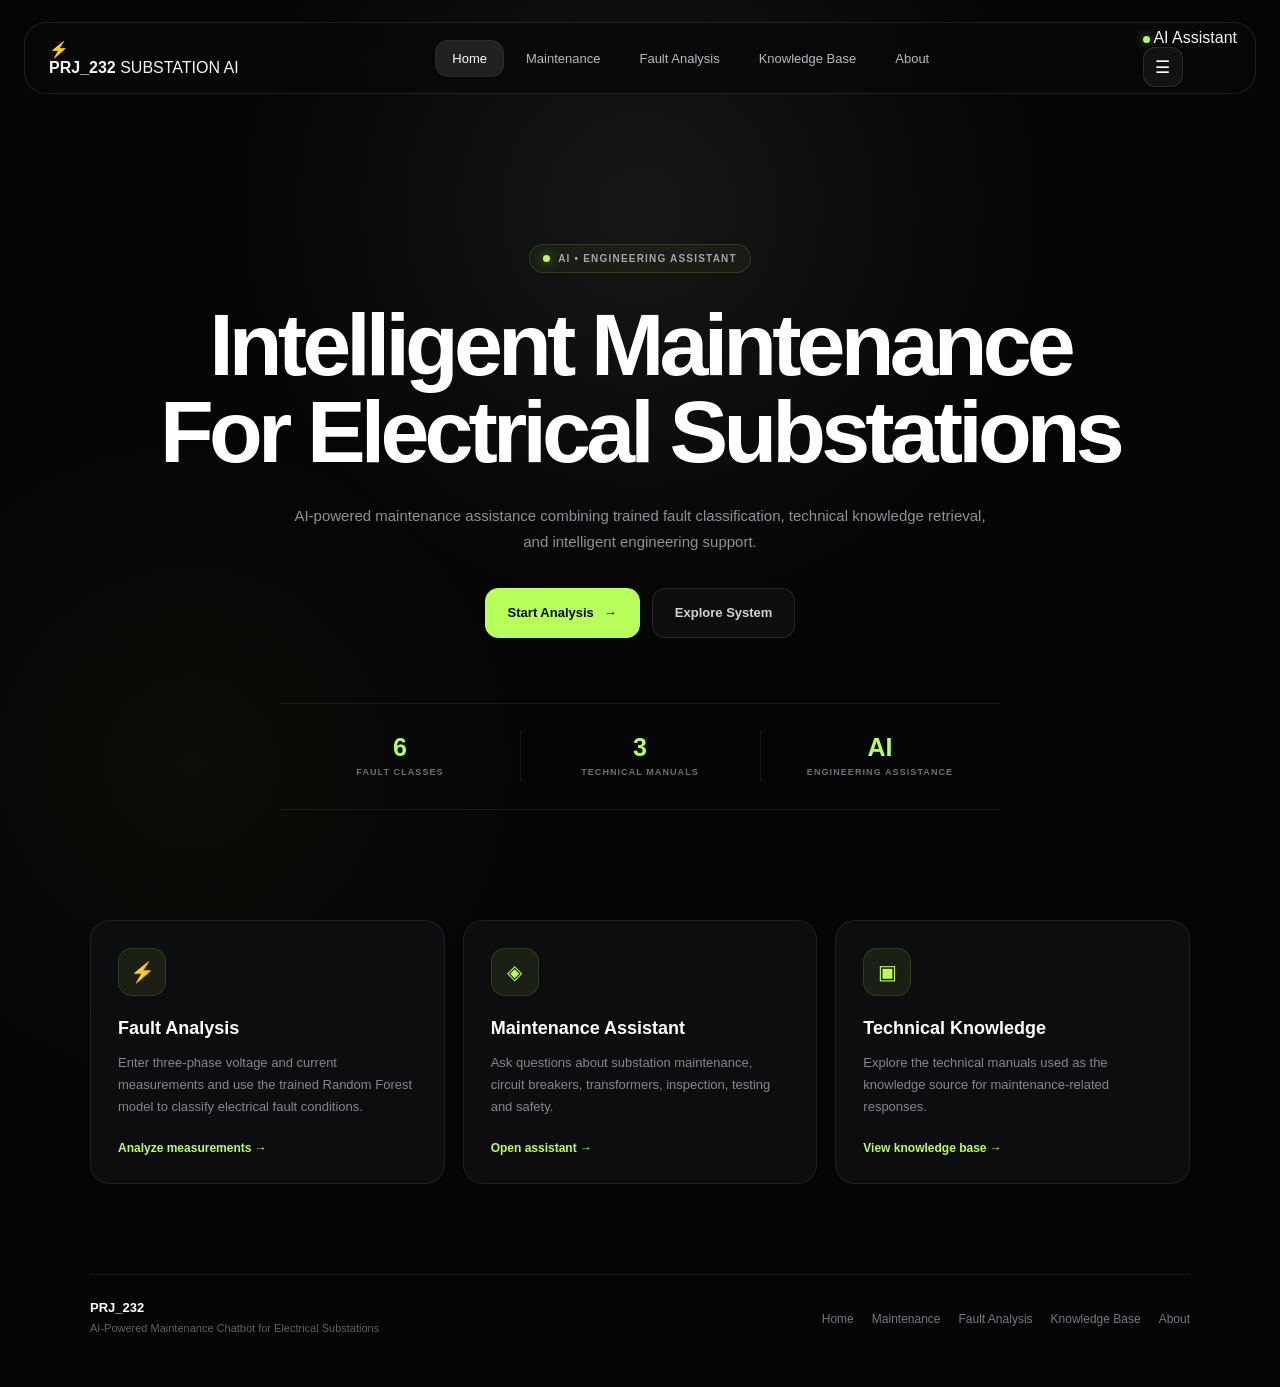
==== commit 7835b397: "Update frontend pages and UI" ====
--- a/frontend/index.html
+++ b/frontend/index.html
@@ -1,552 +1,651 @@
 <!DOCTYPE html>
 <html lang="en">
+
 <head>
+
     <meta charset="UTF-8">
-
     <meta name="viewport" content="width=device-width, initial-scale=1.0">
 
     <title>PRJ_232 | Substation AI</title>
 
     <link rel="stylesheet" href="css/style.css">
+
+
+    <!-- =========================================================
+         HOMEPAGE STYLES
+         ========================================================= -->
+
+    <style>
+        /* =====================================================
+           HOMEPAGE CONTAINER
+           ===================================================== */
+        
+        .home-page {
+            width: 100%;
+            overflow-x: hidden;
+        }
+        /* =====================================================
+           HERO
+           ===================================================== */
+        
+        .home-hero {
+            width: min(1100px, calc(100% - 40px));
+            margin: 0 auto;
+            padding: 150px 0 90px;
+            text-align: center;
+            box-sizing: border-box;
+        }
+        
+        .home-hero-badge {
+            display: inline-flex;
+            align-items: center;
+            gap: 8px;
+            padding: 8px 13px;
+            margin-bottom: 28px;
+            border: 1px solid rgba(185, 255, 92, 0.15);
+            border-radius: 999px;
+            background: rgba(185, 255, 92, 0.045);
+            color: #a5a5ad;
+            font-size: 10px;
+            font-weight: 700;
+            letter-spacing: 0.12em;
+        }
+        
+        .home-hero h1 {
+            margin: 0;
+            color: #ffffff;
+            font-size: clamp(48px, 7vw, 88px);
+            line-height: 0.99;
+            letter-spacing: -0.055em;
+            font-weight: 700;
+        }
+        
+        .home-hero-description {
+            width: min(700px, 100%);
+            margin: 28px auto 0;
+            color: #909098;
+            font-size: 15px;
+            line-height: 1.75;
+        }
+        /* =====================================================
+           HERO BUTTONS
+           ===================================================== */
+        
+        .home-hero-buttons {
+            display: flex;
+            align-items: center;
+            justify-content: center;
+            flex-wrap: wrap;
+            gap: 12px;
+            margin-top: 32px;
+        }
+        
+        .home-primary-button,
+        .home-secondary-button {
+            min-height: 50px;
+            padding: 0 22px;
+            display: inline-flex;
+            align-items: center;
+            justify-content: center;
+            gap: 10px;
+            border-radius: 13px;
+            box-sizing: border-box;
+            text-decoration: none;
+            font-size: 13px;
+            font-weight: 700;
+            cursor: pointer;
+            transition: transform 0.2s ease, filter 0.2s ease, border-color 0.2s ease;
+        }
+        
+        .home-primary-button {
+            background: #b9ff5c;
+            color: #080808;
+            border: 1px solid #b9ff5c;
+        }
+        
+        .home-primary-button:hover {
+            transform: translateY(-2px);
+            filter: brightness(1.05);
+        }
+        
+        .home-secondary-button {
+            background: rgba(255, 255, 255, 0.035);
+            color: #d2d2d7;
+            border: 1px solid rgba(255, 255, 255, 0.10);
+        }
+        
+        .home-secondary-button:hover {
+            transform: translateY(-2px);
+            color: #b9ff5c;
+            border-color: rgba(185, 255, 92, 0.25);
+        }
+        /* =====================================================
+           HERO STATS
+           ===================================================== */
+        
+        .home-hero-stats {
+            width: min(720px, 100%);
+            margin: 65px auto 0;
+            display: grid;
+            grid-template-columns: repeat(3, 1fr);
+            border-top: 1px solid rgba(255, 255, 255, 0.07);
+            border-bottom: 1px solid rgba(255, 255, 255, 0.07);
+        }
+        
+        .home-stat {
+            min-height: 105px;
+            display: flex;
+            flex-direction: column;
+            align-items: center;
+            justify-content: center;
+            gap: 7px;
+            position: relative;
+        }
+        
+        .home-stat+.home-stat::before {
+            content: "";
+            position: absolute;
+            left: 0;
+            top: 25%;
+            width: 1px;
+            height: 50%;
+            background: rgba(255, 255, 255, 0.07);
+        }
+        
+        .home-stat strong {
+            color: #b9ff5c;
+            font-size: 25px;
+            line-height: 1;
+        }
+        
+        .home-stat span {
+            color: #6f6f77;
+            font-size: 9px;
+            font-weight: 700;
+            letter-spacing: 0.12em;
+        }
+        /* =====================================================
+           OVERVIEW
+           ===================================================== */
+        
+        .home-overview-section {
+            width: min(1100px, calc(100% - 40px));
+            margin: 0 auto;
+            padding: 20px 0 90px;
+            box-sizing: border-box;
+        }
+        
+        .home-overview-grid {
+            display: grid;
+            grid-template-columns: repeat(3, minmax(0, 1fr));
+            gap: 18px;
+        }
+        
+        .home-overview-card {
+            min-width: 0;
+            padding: 27px;
+            background: rgba(16, 16, 18, 0.78);
+            border: 1px solid rgba(255, 255, 255, 0.08);
+            border-radius: 20px;
+            box-sizing: border-box;
+            transition: transform 0.2s ease, border-color 0.2s ease, background 0.2s ease;
+        }
+        
+        .home-overview-card:hover {
+            transform: translateY(-5px);
+            border-color: rgba(185, 255, 92, 0.20);
+            background: rgba(21, 21, 23, 0.88);
+        }
+        
+        .home-overview-icon {
+            width: 48px;
+            height: 48px;
+            display: flex;
+            align-items: center;
+            justify-content: center;
+            margin-bottom: 21px;
+            border-radius: 14px;
+            background: rgba(185, 255, 92, 0.08);
+            border: 1px solid rgba(185, 255, 92, 0.12);
+            color: #b9ff5c;
+            font-size: 20px;
+        }
+        
+        .home-overview-card h2 {
+            margin: 0 0 12px;
+            color: #ffffff;
+            font-size: 18px;
+            line-height: 1.3;
+        }
+        
+        .home-overview-card p {
+            margin: 0 0 20px;
+            color: #85858d;
+            font-size: 13px;
+            line-height: 1.7;
+        }
+        
+        .home-text-link {
+            color: #b9ff5c;
+            font-size: 12px;
+            font-weight: 700;
+            text-decoration: none;
+        }
+        
+        .home-text-link:hover {
+            opacity: 0.75;
+        }
+        /* =====================================================
+           FOOTER
+           ===================================================== */
+        
+        .home-footer {
+            width: min(1100px, calc(100% - 40px));
+            margin: 0 auto 25px;
+            padding: 25px 0;
+            border-top: 1px solid rgba(255, 255, 255, 0.07);
+            display: flex;
+            align-items: center;
+            justify-content: space-between;
+            gap: 30px;
+            box-sizing: border-box;
+        }
+        
+        .home-footer-brand {
+            display: flex;
+            flex-direction: column;
+            gap: 5px;
+        }
+        
+        .home-footer-brand strong {
+            color: #ffffff;
+            font-size: 13px;
+        }
+        
+        .home-footer-brand span {
+            color: #606068;
+            font-size: 11px;
+            line-height: 1.5;
+        }
+        
+        .home-footer-links {
+            display: flex;
+            flex-wrap: wrap;
+            justify-content: flex-end;
+            gap: 18px;
+        }
+        
+        .home-footer-links a {
+            color: #777780;
+            font-size: 12px;
+            text-decoration: none;
+        }
+        
+        .home-footer-links a:hover {
+            color: #b9ff5c;
+        }
+        /* =====================================================
+           RESPONSIVE
+           ===================================================== */
+        
+        @media (max-width: 900px) {
+            .home-hero {
+                padding-top: 120px;
+            }
+            .home-overview-grid {
+                grid-template-columns: 1fr;
+            }
+        }
+        
+        @media (max-width: 650px) {
+            .home-hero {
+                width: calc(100% - 28px);
+                padding-top: 105px;
+                padding-bottom: 65px;
+            }
+            .home-hero h1 {
+                font-size: 43px;
+            }
+            .home-hero-description {
+                font-size: 13px;
+            }
+            .home-hero-buttons {
+                flex-direction: column;
+            }
+            .home-primary-button,
+            .home-secondary-button {
+                width: 100%;
+            }
+            .home-hero-stats {
+                grid-template-columns: 1fr;
+            }
+            .home-stat {
+                min-height: 75px;
+            }
+            .home-stat+.home-stat::before {
+                left: 25%;
+                top: 0;
+                width: 50%;
+                height: 1px;
+            }
+            .home-overview-section {
+                width: calc(100% - 28px);
+                padding-bottom: 60px;
+            }
+            .home-overview-card {
+                padding: 22px;
+            }
+            .home-footer {
+                width: calc(100% - 28px);
+                flex-direction: column;
+                align-items: flex-start;
+            }
+            .home-footer-links {
+                justify-content: flex-start;
+            }
+        }
+    </style>
+
 </head>
 
+
 <body>
 
-    <!-- Background effects -->
-    <div class="background-grid"></div>
-    <div class="glow glow-one"></div>
-    <div class="glow glow-two"></div>
-
-
-    <!-- ================= HEADER ================= -->
+
+    <!-- =========================================================
+     NAVBAR
+     ========================================================= -->
 
     <header class="navbar">
 
-        <div class="logo-area">
-
-            <div class="logo-icon">
+        <a href="index.html" class="brand">
+
+            <div class="brand-icon">
                 ⚡
             </div>
 
-            <div class="logo-text">
-                <strong>PRJ_232</strong>
-                <span>Substation AI</span>
+
+            <div class="brand-text">
+
+                <strong>
+                PRJ_232
+            </strong>
+
+                <span>
+                SUBSTATION AI
+            </span>
+
             </div>
 
+        </a>
+
+
+        <nav class="nav-links">
+
+            <a href="index.html" class="nav-link active">
+            Home
+        </a>
+
+
+            <a href="maintenance.html" class="nav-link">
+            Maintenance
+        </a>
+
+
+            <a href="fault-analysis.html" class="nav-link">
+            Fault Analysis
+        </a>
+
+
+            <a href="knowledge-base.html" class="nav-link">
+            Knowledge Base
+        </a>
+
+
+            <a href="about.html" class="nav-link">
+            About
+        </a>
+
+        </nav>
+
+
+        <div class="nav-right">
+
+            <div class="status-pill">
+
+                <span class="status-dot"></span>
+
+                <span>
+                AI Assistant
+            </span>
+
+            </div>
+
+
+            <button class="menu-button" type="button" aria-label="Open navigation menu">
+            ☰
+        </button>
+
         </div>
 
-
-        <nav class="nav-links">
-
-            <a href="#" class="active">
-                Home
+    </header>
+
+
+
+    <!-- =========================================================
+     MAIN
+     ========================================================= -->
+
+    <main class="home-page">
+
+
+        <!-- =====================================================
+         HERO
+         ===================================================== -->
+
+        <section class="home-hero">
+
+
+            <div class="home-hero-badge">
+
+                <span class="status-dot"></span> AI • ENGINEERING ASSISTANT
+
+            </div>
+
+
+            <h1>
+
+                Intelligent Maintenance
+
+                <br> For Electrical Substations
+
+            </h1>
+
+
+            <p class="home-hero-description">
+
+                AI-powered maintenance assistance combining trained fault classification, technical knowledge retrieval, and intelligent engineering support.
+
+            </p>
+
+
+            <!-- BUTTONS -->
+
+            <div class="home-hero-buttons">
+
+
+                <a href="fault-analysis.html" class="home-primary-button">
+
+                Start Analysis
+
+                <span>
+                    →
+                </span>
+
             </a>
 
-            <a href="#">
-                Maintenance
+
+                <a href="maintenance.html" class="home-secondary-button">
+
+                Explore System
+
             </a>
 
-            <a href="#">
-                Fault Analysis
-            </a>
-
-            <a href="#">
-                Knowledge Base
-            </a>
-
-            <a href="#">
-                About
-            </a>
-
-        </nav>
-
-
-        <div class="nav-actions">
-
-            <div class="ai-status">
-                <span class="status-dot"></span>
-                Local AI
             </div>
 
-            <button class="menu-button">
-                ☰
-            </button>
-
-        </div>
-
-    </header>
-
-
-
-    <!-- ================= HERO ================= -->
-
-    <main>
-
-        <section class="hero">
-
-            <div class="hero-badge">
-                <span>●</span>
-                LOCAL AI • ENGINEERING ASSISTANT
+
+            <!-- STATS -->
+
+            <div class="home-hero-stats">
+
+
+                <div class="home-stat">
+
+                    <strong>
+                    6
+                </strong>
+
+                    <span>
+                    FAULT CLASSES
+                </span>
+
+                </div>
+
+
+                <div class="home-stat">
+
+                    <strong>
+                    3
+                </strong>
+
+                    <span>
+                    TECHNICAL MANUALS
+                </span>
+
+                </div>
+
+
+                <div class="home-stat">
+
+                    <strong>
+                    AI
+                </strong>
+
+                    <span>
+                    ENGINEERING ASSISTANCE
+                </span>
+
+                </div>
+
+
             </div>
 
-
-            <h1>
-                Intelligent Maintenance
-                <br>
-                <span>For Electrical Substations</span>
-            </h1>
-
-
-            <p class="hero-description">
-                AI-powered maintenance assistance combining
-                trained fault classification, technical
-                knowledge retrieval, and local AI.
-            </p>
-
-
-            <div class="hero-buttons">
-
-                <button class="primary-button">
-                    Start Analysis
-                    <span>→</span>
-                </button>
-
-                <button class="secondary-button">
-                    Explore System
-                </button>
-
-            </div>
-
-
-            <!-- Hero stats -->
-
-            <div class="hero-stats">
-
-                <div class="stat">
-
-                    <strong>6</strong>
-
-                    <span>
-                        Fault Classes
-                    </span>
-
-                </div>
-
-
-                <div class="stat-line"></div>
-
-
-                <div class="stat">
-
-                    <strong>3</strong>
-
-                    <span>
-                        Technical Manuals
-                    </span>
-
-                </div>
-
-
-                <div class="stat-line"></div>
-
-
-                <div class="stat">
-
-                    <strong>AI</strong>
-
-                    <span>
-                        Local Processing
-                    </span>
-
-                </div>
-
-            </div>
-
         </section>
 
 
 
-        <!-- ================= DASHBOARD PREVIEW ================= -->
-
-        <section class="dashboard-preview">
-
-            <!-- LEFT SIDEBAR -->
-
-            <aside class="dashboard-sidebar">
-
-                <div class="sidebar-title">
-
-                    <div class="mini-logo">
+        <!-- =====================================================
+         SYSTEM OVERVIEW
+         ===================================================== -->
+
+        <section class="home-overview-section">
+
+
+            <div class="home-overview-grid">
+
+
+                <!-- FAULT -->
+
+                <div class="home-overview-card">
+
+                    <div class="home-overview-icon">
                         ⚡
                     </div>
 
-                    <div>
-                        <strong>PRJ_232</strong>
-                        <span>AI Assistant</span>
+
+                    <h2>
+                        Fault Analysis
+                    </h2>
+
+
+                    <p>
+
+                        Enter three-phase voltage and current measurements and use the trained Random Forest model to classify electrical fault conditions.
+
+                    </p>
+
+
+                    <a href="fault-analysis.html" class="home-text-link">
+
+                    Analyze measurements →
+
+                </a>
+
+                </div>
+
+
+
+                <!-- MAINTENANCE -->
+
+                <div class="home-overview-card">
+
+                    <div class="home-overview-icon">
+                        ◈
                     </div>
 
+
+                    <h2>
+                        Maintenance Assistant
+                    </h2>
+
+
+                    <p>
+
+                        Ask questions about substation maintenance, circuit breakers, transformers, inspection, testing and safety.
+
+                    </p>
+
+
+                    <a href="maintenance.html" class="home-text-link">
+
+                    Open assistant →
+
+                </a>
+
                 </div>
 
 
-                <div class="sidebar-section">
-
-                    <span class="sidebar-label">
-                        WORKSPACE
-                    </span>
-
-
-                    <button class="sidebar-item selected">
-
-                        <span>◉</span>
-
-                        Overview
-
-                    </button>
-
-
-                    <button class="sidebar-item">
-
-                        <span>✦</span>
-
-                        Maintenance AI
-
-                    </button>
-
-
-                    <button class="sidebar-item">
-
-                        <span>⚡</span>
-
-                        Fault Analysis
-
-                    </button>
-
-
-                    <button class="sidebar-item">
-
-                        <span>⌕</span>
-
-                        Knowledge Base
-
-                    </button>
+
+                <!-- KNOWLEDGE -->
+
+                <div class="home-overview-card">
+
+                    <div class="home-overview-icon">
+                        ▣
+                    </div>
+
+
+                    <h2>
+                        Technical Knowledge
+                    </h2>
+
+
+                    <p>
+
+                        Explore the technical manuals used as the knowledge source for maintenance-related responses.
+
+                    </p>
+
+
+                    <a href="knowledge-base.html" class="home-text-link">
+
+                    View knowledge base →
+
+                </a>
 
                 </div>
 
 
-                <div class="sidebar-bottom">
-
-                    <div class="system-status">
-
-                        <span class="status-dot"></span>
-
-                        <div>
-
-                            <strong>
-                                System Online
-                            </strong>
-
-                            <small>
-                                Local processing active
-                            </small>
-
-                        </div>
-
-                    </div>
-
-                </div>
-
-            </aside>
-
-
-
-            <!-- CENTER CONTENT -->
-
-            <div class="dashboard-main">
-
-                <div class="dashboard-top">
-
-                    <div>
-
-                        <span class="eyebrow">
-                            AI MAINTENANCE PLATFORM
-                        </span>
-
-                        <h2>
-                            Substation Intelligence
-                        </h2>
-
-                    </div>
-
-
-                    <div class="live-pill">
-
-                        <span class="status-dot"></span>
-
-                        LIVE
-
-                    </div>
-
-                </div>
-
-
-                <!-- Main AI cards -->
-
-                <div class="ai-cards">
-
-
-                    <!-- CHAT CARD -->
-
-                    <div class="ai-card chat-preview">
-
-                        <div class="card-top">
-
-                            <div class="card-icon">
-                                ✦
-                            </div>
-
-                            <span class="card-tag">
-                                AI CHAT
-                            </span>
-
-                        </div>
-
-
-                        <h3>
-                            Maintenance Assistant
-                        </h3>
-
-
-                        <p>
-                            Ask questions about transformers,
-                            circuit breakers, inspections,
-                            testing and safety.
-                        </p>
-
-
-                        <div class="fake-chat">
-
-                            <div class="fake-message user-message">
-                                What should I check during
-                                breaker maintenance?
-                            </div>
-
-
-                            <div class="fake-message ai-message">
-
-                                <span class="tiny-icon">
-                                    ⚡
-                                </span>
-
-                                I can help you identify
-                                maintenance checks and
-                                safety procedures.
-
-                            </div>
-
-                        </div>
-
-
-                        <div class="fake-input">
-
-                            <span>
-                                Ask a maintenance question...
-                            </span>
-
-                            <button>
-                                ↑
-                            </button>
-
-                        </div>
-
-                    </div>
-
-
-
-                    <!-- FAULT CARD -->
-
-                    <div class="ai-card fault-preview">
-
-                        <div class="card-top">
-
-                            <div class="card-icon fault-icon">
-                                ⚡
-                            </div>
-
-                            <span class="card-tag">
-                                ML MODEL
-                            </span>
-
-                        </div>
-
-
-                        <h3>
-                            Fault Analysis
-                        </h3>
-
-
-                        <p>
-                            Analyze three-phase electrical
-                            measurements using the trained
-                            classification model.
-                        </p>
-
-
-                        <div class="measurement-preview">
-
-                            <div>
-                                <span>Ia</span>
-                                <strong>858.3</strong>
-                            </div>
-
-                            <div>
-                                <span>Ib</span>
-                                <strong>41.2</strong>
-                            </div>
-
-                            <div>
-                                <span>Ic</span>
-                                <strong>12.1</strong>
-                            </div>
-
-                            <div>
-                                <span>Va</span>
-                                <strong>0.02</strong>
-                            </div>
-
-                            <div>
-                                <span>Vb</span>
-                                <strong>-0.32</strong>
-                            </div>
-
-                            <div>
-                                <span>Vc</span>
-                                <strong>0.30</strong>
-                            </div>
-
-                        </div>
-
-
-                        <button class="analysis-button">
-
-                            Analyze Measurements
-
-                            <span>
-                                →
-                            </span>
-
-                        </button>
-
-                    </div>
-
-                </div>
-
-
-                <!-- Knowledge sources -->
-
-                <div class="knowledge-panel">
-
-                    <div class="knowledge-heading">
-
-                        <div>
-
-                            <span class="eyebrow">
-                                DOCUMENT INTELLIGENCE
-                            </span>
-
-                            <h3>
-                                Maintenance Knowledge Base
-                            </h3>
-
-                        </div>
-
-
-                        <span class="document-count">
-                            3 Manuals
-                        </span>
-
-                    </div>
-
-
-                    <div class="document-cards">
-
-                        <div class="document-card">
-
-                            <div class="document-icon">
-                                📄
-                            </div>
-
-                            <div>
-
-                                <strong>
-                                    Circuit Breaker
-                                </strong>
-
-                                <span>
-                                    Maintenance Guide
-                                </span>
-
-                            </div>
-
-                            <span class="arrow">
-                                →
-                            </span>
-
-                        </div>
-
-
-                        <div class="document-card">
-
-                            <div class="document-icon">
-                                📄
-                            </div>
-
-                            <div>
-
-                                <strong>
-                                    Electrical Substation
-                                </strong>
-
-                                <span>
-                                    Maintenance Information
-                                </span>
-
-                            </div>
-
-                            <span class="arrow">
-                                →
-                            </span>
-
-                        </div>
-
-
-                        <div class="document-card">
-
-                            <div class="document-icon">
-                                📄
-                            </div>
-
-                            <div>
-
-                                <strong>
-                                    Transformer
-                                </strong>
-
-                                <span>
-                                    Maintenance Manual
-                                </span>
-
-                            </div>
-
-                            <span class="arrow">
-                                →
-                            </span>
-
-                        </div>
-
-                    </div>
-
-                </div>
-
             </div>
 
         </section>
@@ -555,24 +654,89 @@
 
 
 
-    <!-- ================= FOOTER ================= -->
-
-    <footer>
-
-        <span>
+    <!-- =========================================================
+     FOOTER
+     ========================================================= -->
+
+    <footer class="footer home-footer">
+
+
+        <div class="footer-brand home-footer-brand">
+
+            <strong>
             PRJ_232
-        </span>
-
-        <span>
+        </strong>
+
+
+            <span>
             AI-Powered Maintenance Chatbot for Electrical Substations
         </span>
 
-        <span>
-            Local AI System
-        </span>
+        </div>
+
+
+        <div class="footer-links home-footer-links">
+
+
+            <a href="index.html">
+            Home
+        </a>
+
+
+            <a href="maintenance.html">
+            Maintenance
+        </a>
+
+
+            <a href="fault-analysis.html">
+            Fault Analysis
+        </a>
+
+
+            <a href="knowledge-base.html">
+            Knowledge Base
+        </a>
+
+
+            <a href="about.html">
+            About
+        </a>
+
+
+        </div>
 
     </footer>
 
 
+
+    <!-- =========================================================
+     MOBILE MENU
+     ========================================================= -->
+
+    <script>
+        document.addEventListener("DOMContentLoaded", function() {
+
+            const menuButton =
+                document.querySelector(".menu-button");
+
+            const navLinks =
+                document.querySelector(".nav-links");
+
+
+            if (menuButton && navLinks) {
+
+                menuButton.addEventListener("click", function() {
+
+                    navLinks.classList.toggle("mobile-open");
+
+                });
+
+            }
+
+        });
+    </script>
+
+
 </body>
+
 </html>
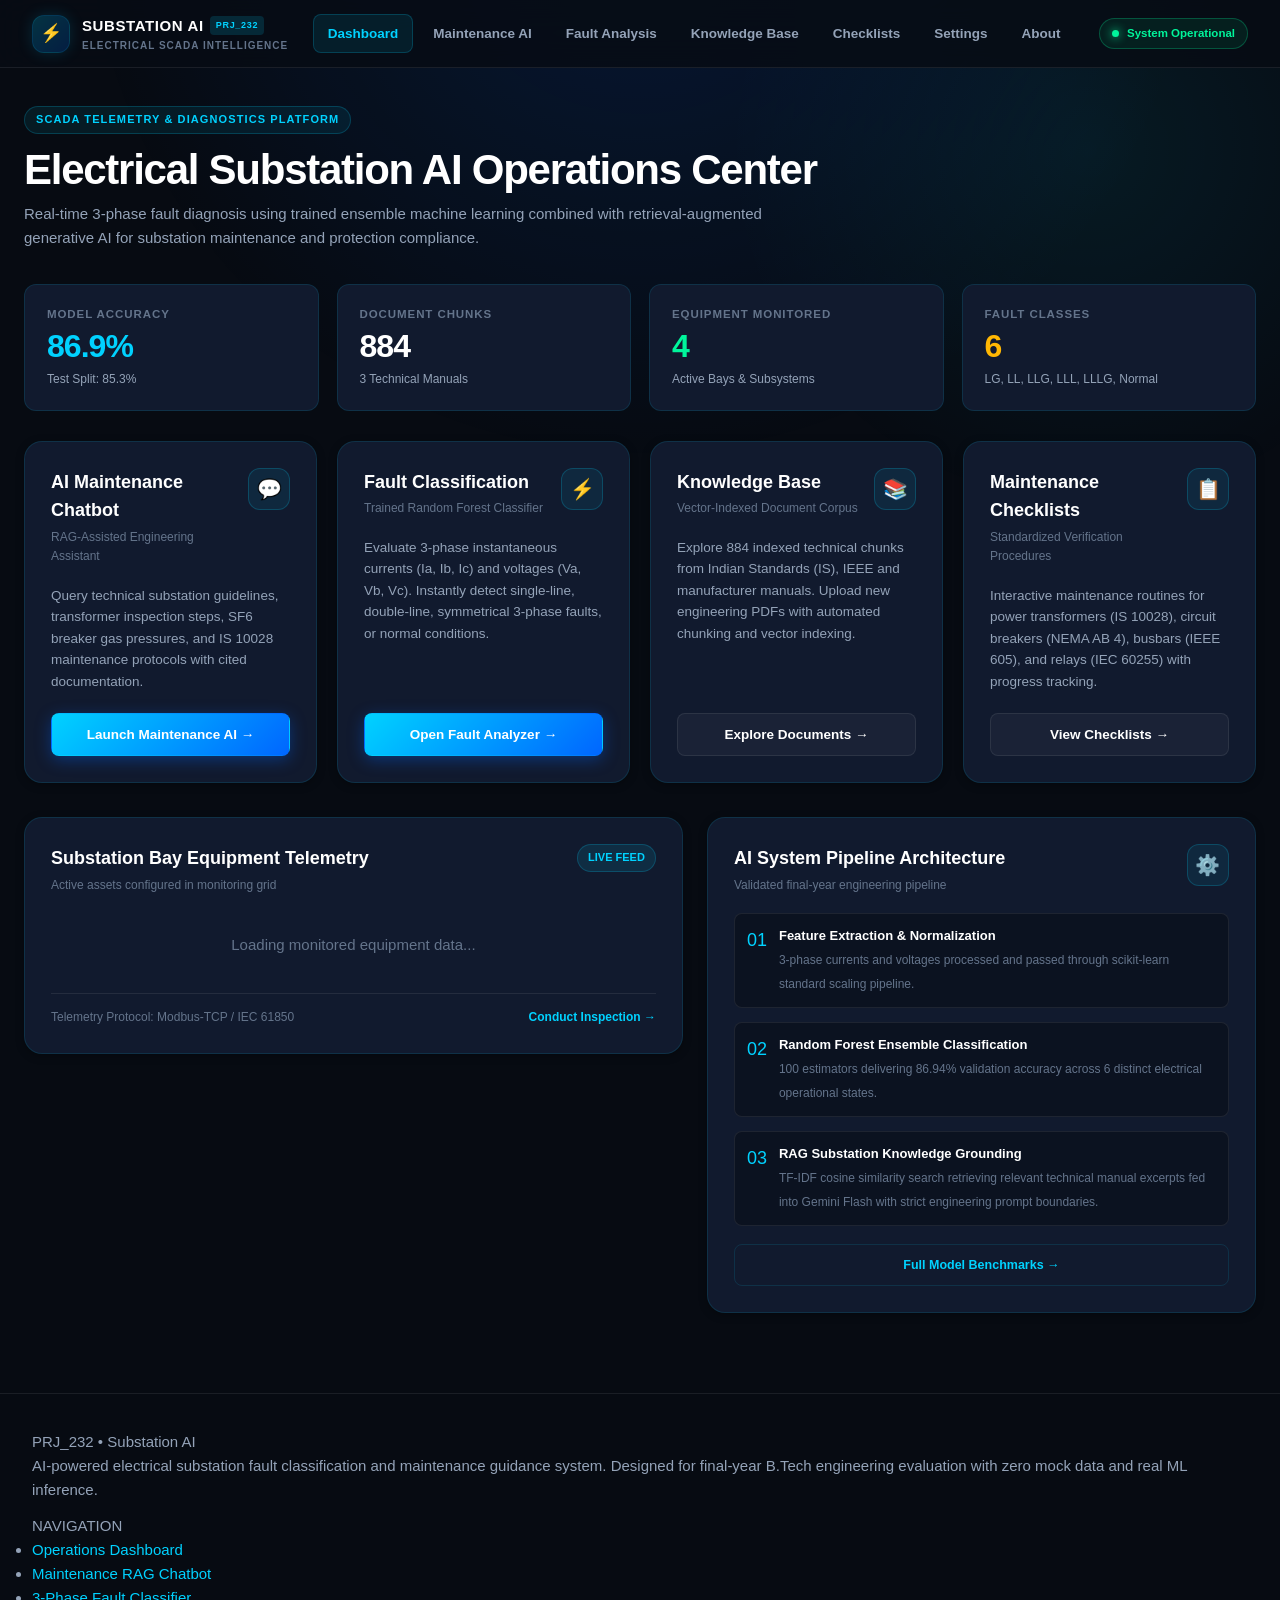
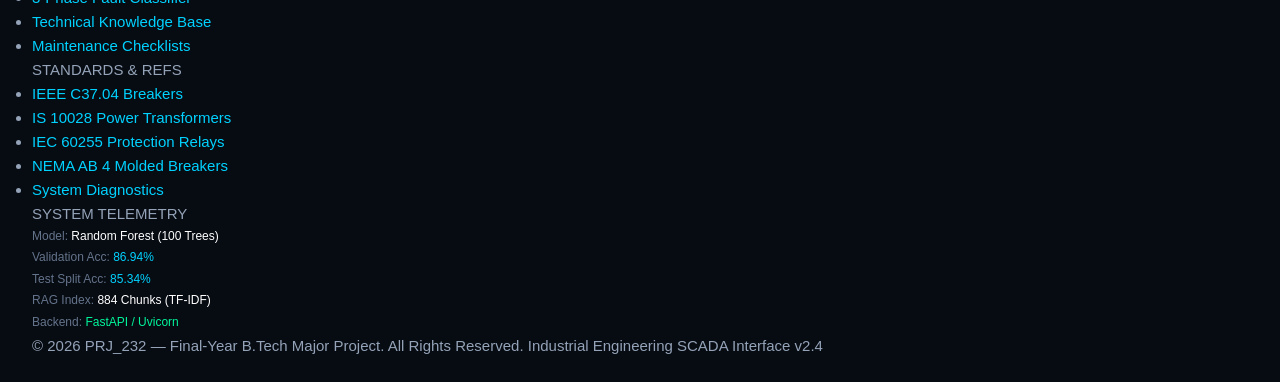
==== commit 33f2e6f6: "feat: complete professional industrial SCADA redesign, real telemetry, dynamic upload & E2E verifica" ====
--- a/frontend/index.html
+++ b/frontend/index.html
@@ -1,742 +1,288 @@
 <!DOCTYPE html>
 <html lang="en">
-
 <head>
-
     <meta charset="UTF-8">
     <meta name="viewport" content="width=device-width, initial-scale=1.0">
-
-    <title>PRJ_232 | Substation AI</title>
-
-    <link rel="stylesheet" href="css/style.css">
-
-
-    <!-- =========================================================
-         HOMEPAGE STYLES
-         ========================================================= -->
-
-    <style>
-        /* =====================================================
-           HOMEPAGE CONTAINER
-           ===================================================== */
+    <title>PRJ_232 | Substation AI — Industrial Operations Dashboard</title>
+    <link rel="stylesheet" href="css/industrial.css">
+    <link rel="icon" href="data:image/svg+xml,<svg xmlns=%22http://www.w3.org/2000/svg%22 viewBox=%220%22 0 100 100%22><text y=%22.9em%22 font-size=%2290%22>⚡</text></svg>">
+</head>
+<body>
+
+    <!-- TOP NAVBAR -->
+    <header class="navbar">
+        <a href="index.html" class="brand">
+            <div class="brand-icon">⚡</div>
+            <div class="brand-text">
+                <div class="brand-title">
+                    SUBSTATION AI
+                    <span class="brand-badge">PRJ_232</span>
+                </div>
+                <div class="brand-subtitle">ELECTRICAL SCADA INTELLIGENCE</div>
+            </div>
+        </a>
+
+        <ul class="nav-links">
+            <li class="nav-item"><a href="index.html" class="nav-link active">Dashboard</a></li>
+            <li class="nav-item"><a href="maintenance.html" class="nav-link">Maintenance AI</a></li>
+            <li class="nav-item"><a href="fault-analysis.html" class="nav-link">Fault Analysis</a></li>
+            <li class="nav-item"><a href="knowledge-base.html" class="nav-link">Knowledge Base</a></li>
+            <li class="nav-item"><a href="checklists.html" class="nav-link">Checklists</a></li>
+            <li class="nav-item"><a href="settings.html" class="nav-link">Settings</a></li>
+            <li class="nav-item"><a href="about.html" class="nav-link">About</a></li>
+        </ul>
+
+        <div class="nav-right">
+            <div class="status-pill" id="system-status-pill">
+                <span class="status-dot"></span> System Operational
+            </div>
+        </div>
+    </header>
+
+    <!-- MAIN PAGE CONTAINER -->
+    <main class="page-container">
         
-        .home-page {
-            width: 100%;
-            overflow-x: hidden;
-        }
-        /* =====================================================
-           HERO
-           ===================================================== */
-        
-        .home-hero {
-            width: min(1100px, calc(100% - 40px));
-            margin: 0 auto;
-            padding: 150px 0 90px;
-            text-align: center;
-            box-sizing: border-box;
-        }
-        
-        .home-hero-badge {
-            display: inline-flex;
-            align-items: center;
-            gap: 8px;
-            padding: 8px 13px;
-            margin-bottom: 28px;
-            border: 1px solid rgba(185, 255, 92, 0.15);
-            border-radius: 999px;
-            background: rgba(185, 255, 92, 0.045);
-            color: #a5a5ad;
-            font-size: 10px;
-            font-weight: 700;
-            letter-spacing: 0.12em;
-        }
-        
-        .home-hero h1 {
-            margin: 0;
-            color: #ffffff;
-            font-size: clamp(48px, 7vw, 88px);
-            line-height: 0.99;
-            letter-spacing: -0.055em;
-            font-weight: 700;
-        }
-        
-        .home-hero-description {
-            width: min(700px, 100%);
-            margin: 28px auto 0;
-            color: #909098;
-            font-size: 15px;
-            line-height: 1.75;
-        }
-        /* =====================================================
-           HERO BUTTONS
-           ===================================================== */
-        
-        .home-hero-buttons {
-            display: flex;
-            align-items: center;
-            justify-content: center;
-            flex-wrap: wrap;
-            gap: 12px;
-            margin-top: 32px;
-        }
-        
-        .home-primary-button,
-        .home-secondary-button {
-            min-height: 50px;
-            padding: 0 22px;
-            display: inline-flex;
-            align-items: center;
-            justify-content: center;
-            gap: 10px;
-            border-radius: 13px;
-            box-sizing: border-box;
-            text-decoration: none;
-            font-size: 13px;
-            font-weight: 700;
-            cursor: pointer;
-            transition: transform 0.2s ease, filter 0.2s ease, border-color 0.2s ease;
-        }
-        
-        .home-primary-button {
-            background: #b9ff5c;
-            color: #080808;
-            border: 1px solid #b9ff5c;
-        }
-        
-        .home-primary-button:hover {
-            transform: translateY(-2px);
-            filter: brightness(1.05);
-        }
-        
-        .home-secondary-button {
-            background: rgba(255, 255, 255, 0.035);
-            color: #d2d2d7;
-            border: 1px solid rgba(255, 255, 255, 0.10);
-        }
-        
-        .home-secondary-button:hover {
-            transform: translateY(-2px);
-            color: #b9ff5c;
-            border-color: rgba(185, 255, 92, 0.25);
-        }
-        /* =====================================================
-           HERO STATS
-           ===================================================== */
-        
-        .home-hero-stats {
-            width: min(720px, 100%);
-            margin: 65px auto 0;
-            display: grid;
-            grid-template-columns: repeat(3, 1fr);
-            border-top: 1px solid rgba(255, 255, 255, 0.07);
-            border-bottom: 1px solid rgba(255, 255, 255, 0.07);
-        }
-        
-        .home-stat {
-            min-height: 105px;
-            display: flex;
-            flex-direction: column;
-            align-items: center;
-            justify-content: center;
-            gap: 7px;
-            position: relative;
-        }
-        
-        .home-stat+.home-stat::before {
-            content: "";
-            position: absolute;
-            left: 0;
-            top: 25%;
-            width: 1px;
-            height: 50%;
-            background: rgba(255, 255, 255, 0.07);
-        }
-        
-        .home-stat strong {
-            color: #b9ff5c;
-            font-size: 25px;
-            line-height: 1;
-        }
-        
-        .home-stat span {
-            color: #6f6f77;
-            font-size: 9px;
-            font-weight: 700;
-            letter-spacing: 0.12em;
-        }
-        /* =====================================================
-           OVERVIEW
-           ===================================================== */
-        
-        .home-overview-section {
-            width: min(1100px, calc(100% - 40px));
-            margin: 0 auto;
-            padding: 20px 0 90px;
-            box-sizing: border-box;
-        }
-        
-        .home-overview-grid {
-            display: grid;
-            grid-template-columns: repeat(3, minmax(0, 1fr));
-            gap: 18px;
-        }
-        
-        .home-overview-card {
-            min-width: 0;
-            padding: 27px;
-            background: rgba(16, 16, 18, 0.78);
-            border: 1px solid rgba(255, 255, 255, 0.08);
-            border-radius: 20px;
-            box-sizing: border-box;
-            transition: transform 0.2s ease, border-color 0.2s ease, background 0.2s ease;
-        }
-        
-        .home-overview-card:hover {
-            transform: translateY(-5px);
-            border-color: rgba(185, 255, 92, 0.20);
-            background: rgba(21, 21, 23, 0.88);
-        }
-        
-        .home-overview-icon {
-            width: 48px;
-            height: 48px;
-            display: flex;
-            align-items: center;
-            justify-content: center;
-            margin-bottom: 21px;
-            border-radius: 14px;
-            background: rgba(185, 255, 92, 0.08);
-            border: 1px solid rgba(185, 255, 92, 0.12);
-            color: #b9ff5c;
-            font-size: 20px;
-        }
-        
-        .home-overview-card h2 {
-            margin: 0 0 12px;
-            color: #ffffff;
-            font-size: 18px;
-            line-height: 1.3;
-        }
-        
-        .home-overview-card p {
-            margin: 0 0 20px;
-            color: #85858d;
-            font-size: 13px;
-            line-height: 1.7;
-        }
-        
-        .home-text-link {
-            color: #b9ff5c;
-            font-size: 12px;
-            font-weight: 700;
-            text-decoration: none;
-        }
-        
-        .home-text-link:hover {
-            opacity: 0.75;
-        }
-        /* =====================================================
-           FOOTER
-           ===================================================== */
-        
-        .home-footer {
-            width: min(1100px, calc(100% - 40px));
-            margin: 0 auto 25px;
-            padding: 25px 0;
-            border-top: 1px solid rgba(255, 255, 255, 0.07);
-            display: flex;
-            align-items: center;
-            justify-content: space-between;
-            gap: 30px;
-            box-sizing: border-box;
-        }
-        
-        .home-footer-brand {
-            display: flex;
-            flex-direction: column;
-            gap: 5px;
-        }
-        
-        .home-footer-brand strong {
-            color: #ffffff;
-            font-size: 13px;
-        }
-        
-        .home-footer-brand span {
-            color: #606068;
-            font-size: 11px;
-            line-height: 1.5;
-        }
-        
-        .home-footer-links {
-            display: flex;
-            flex-wrap: wrap;
-            justify-content: flex-end;
-            gap: 18px;
-        }
-        
-        .home-footer-links a {
-            color: #777780;
-            font-size: 12px;
-            text-decoration: none;
-        }
-        
-        .home-footer-links a:hover {
-            color: #b9ff5c;
-        }
-        /* =====================================================
-           RESPONSIVE
-           ===================================================== */
-        
-        @media (max-width: 900px) {
-            .home-hero {
-                padding-top: 120px;
-            }
-            .home-overview-grid {
-                grid-template-columns: 1fr;
-            }
-        }
-        
-        @media (max-width: 650px) {
-            .home-hero {
-                width: calc(100% - 28px);
-                padding-top: 105px;
-                padding-bottom: 65px;
-            }
-            .home-hero h1 {
-                font-size: 43px;
-            }
-            .home-hero-description {
-                font-size: 13px;
-            }
-            .home-hero-buttons {
-                flex-direction: column;
-            }
-            .home-primary-button,
-            .home-secondary-button {
-                width: 100%;
-            }
-            .home-hero-stats {
-                grid-template-columns: 1fr;
-            }
-            .home-stat {
-                min-height: 75px;
-            }
-            .home-stat+.home-stat::before {
-                left: 25%;
-                top: 0;
-                width: 50%;
-                height: 1px;
-            }
-            .home-overview-section {
-                width: calc(100% - 28px);
-                padding-bottom: 60px;
-            }
-            .home-overview-card {
-                padding: 22px;
-            }
-            .home-footer {
-                width: calc(100% - 28px);
-                flex-direction: column;
-                align-items: flex-start;
-            }
-            .home-footer-links {
-                justify-content: flex-start;
-            }
-        }
-    </style>
-
-</head>
-
-
-<body>
-
-
-    <!-- =========================================================
-     NAVBAR
-     ========================================================= -->
-
-    <header class="navbar">
-
-        <a href="index.html" class="brand">
-
-            <div class="brand-icon">
-                ⚡
-            </div>
-
-
-            <div class="brand-text">
-
-                <strong>
-                PRJ_232
-            </strong>
-
-                <span>
-                SUBSTATION AI
-            </span>
-
-            </div>
-
-        </a>
-
-
-        <nav class="nav-links">
-
-            <a href="index.html" class="nav-link active">
-            Home
-        </a>
-
-
-            <a href="maintenance.html" class="nav-link">
-            Maintenance
-        </a>
-
-
-            <a href="fault-analysis.html" class="nav-link">
-            Fault Analysis
-        </a>
-
-
-            <a href="knowledge-base.html" class="nav-link">
-            Knowledge Base
-        </a>
-
-
-            <a href="about.html" class="nav-link">
-            About
-        </a>
-
-        </nav>
-
-
-        <div class="nav-right">
-
-            <div class="status-pill">
-
-                <span class="status-dot"></span>
-
-                <span>
-                AI Assistant
-            </span>
-
-            </div>
-
-
-            <button class="menu-button" type="button" aria-label="Open navigation menu">
-            ☰
-        </button>
-
-        </div>
-
-    </header>
-
-
-
-    <!-- =========================================================
-     MAIN
-     ========================================================= -->
-
-    <main class="home-page">
-
-
-        <!-- =====================================================
-         HERO
-         ===================================================== -->
-
-        <section class="home-hero">
-
-
-            <div class="home-hero-badge">
-
-                <span class="status-dot"></span> AI • ENGINEERING ASSISTANT
-
-            </div>
-
-
-            <h1>
-
-                Intelligent Maintenance
-
-                <br> For Electrical Substations
-
-            </h1>
-
-
-            <p class="home-hero-description">
-
-                AI-powered maintenance assistance combining trained fault classification, technical knowledge retrieval, and intelligent engineering support.
-
+        <!-- HERO / HEADER -->
+        <div class="page-header">
+            <div class="badge-tag">
+                <span>SCADA TELEMETRY & DIAGNOSTICS PLATFORM</span>
+            </div>
+            <h1 class="page-title">Electrical Substation AI Operations Center</h1>
+            <p class="page-subtitle">
+                Real-time 3-phase fault diagnosis using trained ensemble machine learning combined with retrieval-augmented generative AI for substation maintenance and protection compliance.
             </p>
-
-
-            <!-- BUTTONS -->
-
-            <div class="home-hero-buttons">
-
-
-                <a href="fault-analysis.html" class="home-primary-button">
-
-                Start Analysis
-
-                <span>
-                    →
-                </span>
-
-            </a>
-
-
-                <a href="maintenance.html" class="home-secondary-button">
-
-                Explore System
-
-            </a>
-
-            </div>
-
-
-            <!-- STATS -->
-
-            <div class="home-hero-stats">
-
-
-                <div class="home-stat">
-
-                    <strong>
-                    6
-                </strong>
-
-                    <span>
-                    FAULT CLASSES
-                </span>
-
-                </div>
-
-
-                <div class="home-stat">
-
-                    <strong>
-                    3
-                </strong>
-
-                    <span>
-                    TECHNICAL MANUALS
-                </span>
-
-                </div>
-
-
-                <div class="home-stat">
-
-                    <strong>
-                    AI
-                </strong>
-
-                    <span>
-                    ENGINEERING ASSISTANCE
-                </span>
-
-                </div>
-
-
-            </div>
-
-        </section>
-
-
-
-        <!-- =====================================================
-         SYSTEM OVERVIEW
-         ===================================================== -->
-
-        <section class="home-overview-section">
-
-
-            <div class="home-overview-grid">
-
-
-                <!-- FAULT -->
-
-                <div class="home-overview-card">
-
-                    <div class="home-overview-icon">
-                        ⚡
-                    </div>
-
-
-                    <h2>
-                        Fault Analysis
-                    </h2>
-
-
-                    <p>
-
-                        Enter three-phase voltage and current measurements and use the trained Random Forest model to classify electrical fault conditions.
-
-                    </p>
-
-
-                    <a href="fault-analysis.html" class="home-text-link">
-
-                    Analyze measurements →
-
-                </a>
-
-                </div>
-
-
-
-                <!-- MAINTENANCE -->
-
-                <div class="home-overview-card">
-
-                    <div class="home-overview-icon">
-                        ◈
-                    </div>
-
-
-                    <h2>
-                        Maintenance Assistant
-                    </h2>
-
-
-                    <p>
-
-                        Ask questions about substation maintenance, circuit breakers, transformers, inspection, testing and safety.
-
-                    </p>
-
-
-                    <a href="maintenance.html" class="home-text-link">
-
-                    Open assistant →
-
-                </a>
-
-                </div>
-
-
-
-                <!-- KNOWLEDGE -->
-
-                <div class="home-overview-card">
-
-                    <div class="home-overview-icon">
-                        ▣
-                    </div>
-
-
-                    <h2>
-                        Technical Knowledge
-                    </h2>
-
-
-                    <p>
-
-                        Explore the technical manuals used as the knowledge source for maintenance-related responses.
-
-                    </p>
-
-
-                    <a href="knowledge-base.html" class="home-text-link">
-
-                    View knowledge base →
-
-                </a>
-
-                </div>
-
-
-            </div>
-
-        </section>
+        </div>
+
+        <!-- REAL-TIME TELEMETRY STAT GRID -->
+        <div class="stat-grid">
+            <div class="stat-card">
+                <span class="stat-label">Model Accuracy</span>
+                <div class="stat-value cyan" id="metric-accuracy">86.9%</div>
+                <span class="stat-sub" id="metric-test-acc">Test Split: 85.3%</span>
+            </div>
+
+            <div class="stat-card">
+                <span class="stat-label">Document Chunks</span>
+                <div class="stat-value" id="metric-chunks">884</div>
+                <span class="stat-sub" id="metric-docs">3 Technical Manuals</span>
+            </div>
+
+            <div class="stat-card">
+                <span class="stat-label">Equipment Monitored</span>
+                <div class="stat-value green" id="metric-equipment">4</div>
+                <span class="stat-sub">Active Bays & Subsystems</span>
+            </div>
+
+            <div class="stat-card">
+                <span class="stat-label">Fault Classes</span>
+                <div class="stat-value amber" id="metric-faults">6</div>
+                <span class="stat-sub">LG, LL, LLG, LLL, LLLG, Normal</span>
+            </div>
+        </div>
+
+        <!-- QUICK ACCESS MODULES GRID -->
+        <div style="display: grid; grid-template-columns: repeat(auto-fit, minmax(280px, 1fr)); gap: 20px; margin-bottom: 34px;">
+            
+            <!-- Module 1: AI Chatbot -->
+            <div class="card" style="display: flex; flex-direction: column; justify-content: space-between;">
+                <div>
+                    <div class="card-header">
+                        <div>
+                            <div class="card-title">AI Maintenance Chatbot</div>
+                            <div class="card-subtitle">RAG-Assisted Engineering Assistant</div>
+                        </div>
+                        <div class="card-icon">💬</div>
+                    </div>
+                    <p style="font-size: 13.5px; color: var(--text-secondary); margin-bottom: 20px;">
+                        Query technical substation guidelines, transformer inspection steps, SF6 breaker gas pressures, and IS 10028 maintenance protocols with cited documentation.
+                    </p>
+                </div>
+                <a href="maintenance.html" class="btn btn-primary" style="width: 100%; justify-content: center;">
+                    Launch Maintenance AI →
+                </a>
+            </div>
+
+            <!-- Module 2: Fault Analysis -->
+            <div class="card" style="display: flex; flex-direction: column; justify-content: space-between;">
+                <div>
+                    <div class="card-header">
+                        <div>
+                            <div class="card-title">Fault Classification</div>
+                            <div class="card-subtitle">Trained Random Forest Classifier</div>
+                        </div>
+                        <div class="card-icon">⚡</div>
+                    </div>
+                    <p style="font-size: 13.5px; color: var(--text-secondary); margin-bottom: 20px;">
+                        Evaluate 3-phase instantaneous currents (Ia, Ib, Ic) and voltages (Va, Vb, Vc). Instantly detect single-line, double-line, symmetrical 3-phase faults, or normal conditions.
+                    </p>
+                </div>
+                <a href="fault-analysis.html" class="btn btn-primary" style="width: 100%; justify-content: center;">
+                    Open Fault Analyzer →
+                </a>
+            </div>
+
+            <!-- Module 3: Knowledge Base -->
+            <div class="card" style="display: flex; flex-direction: column; justify-content: space-between;">
+                <div>
+                    <div class="card-header">
+                        <div>
+                            <div class="card-title">Knowledge Base</div>
+                            <div class="card-subtitle">Vector-Indexed Document Corpus</div>
+                        </div>
+                        <div class="card-icon">📚</div>
+                    </div>
+                    <p style="font-size: 13.5px; color: var(--text-secondary); margin-bottom: 20px;">
+                        Explore 884 indexed technical chunks from Indian Standards (IS), IEEE and manufacturer manuals. Upload new engineering PDFs with automated chunking and vector indexing.
+                    </p>
+                </div>
+                <a href="knowledge-base.html" class="btn btn-secondary" style="width: 100%; justify-content: center;">
+                    Explore Documents →
+                </a>
+            </div>
+
+            <!-- Module 4: Checklists -->
+            <div class="card" style="display: flex; flex-direction: column; justify-content: space-between;">
+                <div>
+                    <div class="card-header">
+                        <div>
+                            <div class="card-title">Maintenance Checklists</div>
+                            <div class="card-subtitle">Standardized Verification Procedures</div>
+                        </div>
+                        <div class="card-icon">📋</div>
+                    </div>
+                    <p style="font-size: 13.5px; color: var(--text-secondary); margin-bottom: 20px;">
+                        Interactive maintenance routines for power transformers (IS 10028), circuit breakers (NEMA AB 4), busbars (IEEE 605), and relays (IEC 60255) with progress tracking.
+                    </p>
+                </div>
+                <a href="checklists.html" class="btn btn-secondary" style="width: 100%; justify-content: center;">
+                    View Checklists →
+                </a>
+            </div>
+
+        </div>
+
+        <!-- TWO-COLUMN SECTION: EQUIPMENT STATUS & ARCHITECTURE SUMMARY -->
+        <div style="display: grid; grid-template-columns: 1.2fr 1fr; gap: 24px; align-items: start;">
+            
+            <!-- Left: Monitored Substation Equipment -->
+            <div class="card">
+                <div class="card-header">
+                    <div>
+                        <div class="card-title">Substation Bay Equipment Telemetry</div>
+                        <div class="card-subtitle">Active assets configured in monitoring grid</div>
+                    </div>
+                    <span style="font-size: 11px; font-weight: 700; color: var(--accent-cyan); background: rgba(0, 210, 255, 0.1); padding: 4px 10px; border-radius: var(--radius-pill); border: 1px solid rgba(0,210,255,0.2);">LIVE FEED</span>
+                </div>
+
+                <div id="equipment-status-list">
+                    <!-- Populated dynamically by dashboard.js from /api/stats -->
+                    <div style="text-align: center; padding: 20px; color: var(--text-muted);">
+                        Loading monitored equipment data...
+                    </div>
+                </div>
+
+                <div style="margin-top: 16px; padding-top: 14px; border-top: 1px solid var(--border-subtle); display: flex; justify-content: space-between; align-items: center; font-size: 12px; color: var(--text-muted);">
+                    <span>Telemetry Protocol: Modbus-TCP / IEC 61850</span>
+                    <a href="checklists.html" style="color: var(--accent-cyan); font-weight: 600;">Conduct Inspection →</a>
+                </div>
+            </div>
+
+            <!-- Right: Industrial AI System Architecture -->
+            <div class="card">
+                <div class="card-header">
+                    <div>
+                        <div class="card-title">AI System Pipeline Architecture</div>
+                        <div class="card-subtitle">Validated final-year engineering pipeline</div>
+                    </div>
+                    <div class="card-icon">⚙️</div>
+                </div>
+
+                <div style="display: flex; flex-direction: column; gap: 14px;">
+                    <div style="display: flex; gap: 12px; align-items: flex-start; padding: 12px; background: rgba(7, 11, 18, 0.5); border: 1px solid var(--border-subtle); border-radius: var(--radius-sm);">
+                        <div style="font-size: 18px; color: var(--accent-cyan);">01</div>
+                        <div>
+                            <strong style="color: #fff; font-size: 13px; display: block;">Feature Extraction & Normalization</strong>
+                            <span style="color: var(--text-muted); font-size: 12px;">3-phase currents and voltages processed and passed through scikit-learn standard scaling pipeline.</span>
+                        </div>
+                    </div>
+
+                    <div style="display: flex; gap: 12px; align-items: flex-start; padding: 12px; background: rgba(7, 11, 18, 0.5); border: 1px solid var(--border-subtle); border-radius: var(--radius-sm);">
+                        <div style="font-size: 18px; color: var(--accent-cyan);">02</div>
+                        <div>
+                            <strong style="color: #fff; font-size: 13px; display: block;">Random Forest Ensemble Classification</strong>
+                            <span style="color: var(--text-muted); font-size: 12px;">100 estimators delivering 86.94% validation accuracy across 6 distinct electrical operational states.</span>
+                        </div>
+                    </div>
+
+                    <div style="display: flex; gap: 12px; align-items: flex-start; padding: 12px; background: rgba(7, 11, 18, 0.5); border: 1px solid var(--border-subtle); border-radius: var(--radius-sm);">
+                        <div style="font-size: 18px; color: var(--accent-cyan);">03</div>
+                        <div>
+                            <strong style="color: #fff; font-size: 13px; display: block;">RAG Substation Knowledge Grounding</strong>
+                            <span style="color: var(--text-muted); font-size: 12px;">TF-IDF cosine similarity search retrieving relevant technical manual excerpts fed into Gemini Flash with strict engineering prompt boundaries.</span>
+                        </div>
+                    </div>
+                </div>
+
+                <div style="margin-top: 18px; display: flex; gap: 10px;">
+                    <a href="about.html" class="btn btn-outline" style="flex: 1; justify-content: center; font-size: 12.5px;">
+                        Full Model Benchmarks →
+                    </a>
+                </div>
+            </div>
+
+        </div>
 
     </main>
 
-
-
-    <!-- =========================================================
-     FOOTER
-     ========================================================= -->
-
-    <footer class="footer home-footer">
-
-
-        <div class="footer-brand home-footer-brand">
-
-            <strong>
-            PRJ_232
-        </strong>
-
-
-            <span>
-            AI-Powered Maintenance Chatbot for Electrical Substations
-        </span>
-
-        </div>
-
-
-        <div class="footer-links home-footer-links">
-
-
-            <a href="index.html">
-            Home
-        </a>
-
-
-            <a href="maintenance.html">
-            Maintenance
-        </a>
-
-
-            <a href="fault-analysis.html">
-            Fault Analysis
-        </a>
-
-
-            <a href="knowledge-base.html">
-            Knowledge Base
-        </a>
-
-
-            <a href="about.html">
-            About
-        </a>
-
-
-        </div>
-
+    <!-- SHARED INDUSTRIAL FOOTER -->
+    <footer class="footer">
+        <div class="footer-container">
+            <div class="footer-grid">
+                <div class="footer-col">
+                    <div class="footer-title">PRJ_232 • Substation AI</div>
+                    <p class="footer-desc">
+                        AI-powered electrical substation fault classification and maintenance guidance system. Designed for final-year B.Tech engineering evaluation with zero mock data and real ML inference.
+                    </p>
+                </div>
+                <div class="footer-col">
+                    <div class="footer-heading">NAVIGATION</div>
+                    <ul class="footer-links">
+                        <li><a href="index.html">Operations Dashboard</a></li>
+                        <li><a href="maintenance.html">Maintenance RAG Chatbot</a></li>
+                        <li><a href="fault-analysis.html">3-Phase Fault Classifier</a></li>
+                        <li><a href="knowledge-base.html">Technical Knowledge Base</a></li>
+                        <li><a href="checklists.html">Maintenance Checklists</a></li>
+                    </ul>
+                </div>
+                <div class="footer-col">
+                    <div class="footer-heading">STANDARDS & REFS</div>
+                    <ul class="footer-links">
+                        <li><a href="https://standards.ieee.org" target="_blank" rel="noopener">IEEE C37.04 Breakers</a></li>
+                        <li><a href="https://standardsbis.bsbedge.com" target="_blank" rel="noopener">IS 10028 Power Transformers</a></li>
+                        <li><a href="https://www.iec.ch" target="_blank" rel="noopener">IEC 60255 Protection Relays</a></li>
+                        <li><a href="https://www.nema.org" target="_blank" rel="noopener">NEMA AB 4 Molded Breakers</a></li>
+                        <li><a href="settings.html">System Diagnostics</a></li>
+                    </ul>
+                </div>
+                <div class="footer-col">
+                    <div class="footer-heading">SYSTEM TELEMETRY</div>
+                    <div style="font-size: 12px; color: var(--text-muted); line-height: 1.8;">
+                        <div>Model: <span style="color: #fff;">Random Forest (100 Trees)</span></div>
+                        <div>Validation Acc: <span style="color: var(--accent-cyan);">86.94%</span></div>
+                        <div>Test Split Acc: <span style="color: var(--accent-cyan);">85.34%</span></div>
+                        <div>RAG Index: <span style="color: #fff;">884 Chunks (TF-IDF)</span></div>
+                        <div>Backend: <span style="color: var(--success);">FastAPI / Uvicorn</span></div>
+                    </div>
+                </div>
+            </div>
+            <div class="footer-bottom">
+                <span>© 2026 PRJ_232 — Final-Year B.Tech Major Project. All Rights Reserved.</span>
+                <span>Industrial Engineering SCADA Interface v2.4</span>
+            </div>
+        </div>
     </footer>
 
-
-
-    <!-- =========================================================
-     MOBILE MENU
-     ========================================================= -->
-
-    <script>
-        document.addEventListener("DOMContentLoaded", function() {
-
-            const menuButton =
-                document.querySelector(".menu-button");
-
-            const navLinks =
-                document.querySelector(".nav-links");
-
-
-            if (menuButton && navLinks) {
-
-                menuButton.addEventListener("click", function() {
-
-                    navLinks.classList.toggle("mobile-open");
-
-                });
-
-            }
-
-        });
-    </script>
-
-
+    <!-- CONTROLLER SCRIPT -->
+    <script src="js/dashboard.js"></script>
 </body>
-
 </html>
--- a/frontend/css/industrial.css
+++ b/frontend/css/industrial.css
@@ -0,0 +1,940 @@
+/* ============================================================
+   PRJ_232: SUBSTATION AI — INDUSTRIAL DESIGN SYSTEM
+   Professional SCADA / Industrial Engineering Theme
+   Dark Navy / Charcoal foundation with Electric Cyan & Blue accents
+   ============================================================ */
+
+:root {
+    /* Color Palette */
+    --bg-base: #070b12;
+    --bg-surface: #0c1220;
+    --bg-card: #111a2e;
+    --bg-card-hover: #16223b;
+    --bg-glass: rgba(17, 26, 46, 0.75);
+    
+    /* Borders & Dividers */
+    --border-subtle: rgba(255, 255, 255, 0.08);
+    --border-card: rgba(0, 210, 255, 0.12);
+    --border-active: rgba(0, 210, 255, 0.35);
+    --border-focus: #00d2ff;
+    
+    /* Brand Accents */
+    --accent-cyan: #00d2ff;
+    --accent-blue: #0066ff;
+    --accent-glow: rgba(0, 210, 255, 0.22);
+    --accent-gradient: linear-gradient(135deg, #00d2ff 0%, #0066ff 100%);
+    
+    /* Semantic Colors */
+    --success: #00f59b;
+    --success-bg: rgba(0, 245, 155, 0.12);
+    --warning: #ffb703;
+    --warning-bg: rgba(255, 183, 3, 0.12);
+    --danger: #ff3366;
+    --danger-bg: rgba(255, 51, 102, 0.12);
+    
+    /* Typography */
+    --text-primary: #ffffff;
+    --text-secondary: #94a3b8;
+    --text-muted: #64748b;
+    --text-accent: #00d2ff;
+    
+    /* Layout & Geometry */
+    --radius-sm: 8px;
+    --radius-md: 12px;
+    --radius-lg: 18px;
+    --radius-pill: 9999px;
+    --font-sans: -apple-system, BlinkMacSystemFont, "Segoe UI", Roboto, "Inter", "Helvetica Neue", sans-serif;
+    --font-mono: ui-monospace, SFMono-Regular, Menlo, Monaco, Consolas, "Liberation Mono", "Courier New", monospace;
+    
+    /* Shadows */
+    --shadow-sm: 0 2px 8px rgba(0, 0, 0, 0.3);
+    --shadow-md: 0 8px 24px rgba(0, 0, 0, 0.45);
+    --shadow-glow: 0 0 25px rgba(0, 210, 255, 0.18);
+    --transition-fast: 0.18s ease;
+    --transition-normal: 0.28s cubic-bezier(0.16, 1, 0.3, 1);
+}
+
+/* Base Reset */
+*, *::before, *::after {
+    box-sizing: border-box;
+    margin: 0;
+    padding: 0;
+}
+
+html {
+    font-size: 15px;
+    scroll-behavior: smooth;
+    background-color: var(--bg-base);
+}
+
+body {
+    font-family: var(--font-sans);
+    background-color: var(--bg-base);
+    color: var(--text-secondary);
+    line-height: 1.6;
+    min-height: 100vh;
+    display: flex;
+    flex-direction: column;
+    overflow-x: hidden;
+    -webkit-font-smoothing: antialiased;
+}
+
+/* Background Gradients */
+body::before {
+    content: "";
+    position: fixed;
+    top: 0;
+    left: 0;
+    right: 0;
+    height: 600px;
+    background: radial-gradient(circle 800px at 50% -100px, rgba(0, 102, 255, 0.15), transparent 70%),
+                radial-gradient(circle 600px at 85% 150px, rgba(0, 210, 255, 0.08), transparent 60%);
+    pointer-events: none;
+    z-index: 0;
+}
+
+/* Typography Helpers */
+h1, h2, h3, h4, h5, h6 {
+    color: var(--text-primary);
+    font-weight: 700;
+    letter-spacing: -0.025em;
+    line-height: 1.25;
+}
+
+a {
+    color: var(--accent-cyan);
+    text-decoration: none;
+    transition: color var(--transition-fast);
+}
+
+a:hover {
+    color: #80e5ff;
+}
+
+p {
+    margin-bottom: 0.8rem;
+}
+
+/* Code & Mono */
+code, pre, .font-mono {
+    font-family: var(--font-mono);
+}
+
+/* ============================================================
+   TOP NAVBAR
+   ============================================================ */
+
+.navbar {
+    position: sticky;
+    top: 0;
+    left: 0;
+    right: 0;
+    height: 68px;
+    background: rgba(8, 12, 20, 0.85);
+    backdrop-filter: blur(16px);
+    -webkit-backdrop-filter: blur(16px);
+    border-bottom: 1px solid var(--border-subtle);
+    z-index: 1000;
+    display: flex;
+    align-items: center;
+    justify-content: space-between;
+    padding: 0 32px;
+}
+
+.brand {
+    display: flex;
+    align-items: center;
+    gap: 12px;
+    text-decoration: none;
+    color: var(--text-primary);
+}
+
+.brand-icon {
+    width: 38px;
+    height: 38px;
+    border-radius: var(--radius-md);
+    background: linear-gradient(135deg, rgba(0, 210, 255, 0.2), rgba(0, 102, 255, 0.2));
+    border: 1px solid var(--border-card);
+    display: flex;
+    align-items: center;
+    justify-content: center;
+    color: var(--accent-cyan);
+    font-size: 18px;
+    box-shadow: 0 0 15px rgba(0, 210, 255, 0.15);
+}
+
+.brand-text {
+    display: flex;
+    flex-direction: column;
+}
+
+.brand-title {
+    font-size: 15px;
+    font-weight: 800;
+    letter-spacing: 0.04em;
+    color: var(--text-primary);
+    display: flex;
+    align-items: center;
+    gap: 6px;
+}
+
+.brand-badge {
+    font-size: 9px;
+    padding: 2px 6px;
+    border-radius: 4px;
+    background: rgba(0, 210, 255, 0.15);
+    color: var(--accent-cyan);
+    font-weight: 700;
+    letter-spacing: 0.08em;
+}
+
+.brand-subtitle {
+    font-size: 10px;
+    letter-spacing: 0.1em;
+    color: var(--text-muted);
+    font-weight: 600;
+    text-transform: uppercase;
+}
+
+.nav-links {
+    display: flex;
+    align-items: center;
+    gap: 6px;
+    list-style: none;
+}
+
+.nav-item {
+    position: relative;
+}
+
+.nav-link {
+    display: flex;
+    align-items: center;
+    gap: 8px;
+    padding: 8px 14px;
+    border-radius: var(--radius-sm);
+    color: var(--text-secondary);
+    font-size: 13.5px;
+    font-weight: 600;
+    transition: all var(--transition-fast);
+}
+
+.nav-link:hover {
+    color: var(--text-primary);
+    background: rgba(255, 255, 255, 0.04);
+}
+
+.nav-link.active {
+    color: var(--accent-cyan);
+    background: rgba(0, 210, 255, 0.09);
+    border: 1px solid rgba(0, 210, 255, 0.2);
+}
+
+.nav-right {
+    display: flex;
+    align-items: center;
+    gap: 16px;
+}
+
+.status-pill {
+    display: inline-flex;
+    align-items: center;
+    gap: 8px;
+    padding: 5px 12px;
+    border-radius: var(--radius-pill);
+    background: rgba(0, 245, 155, 0.08);
+    border: 1px solid rgba(0, 245, 155, 0.25);
+    font-size: 11.5px;
+    font-weight: 600;
+    color: var(--success);
+}
+
+.status-dot {
+    width: 7px;
+    height: 7px;
+    border-radius: 50%;
+    background: var(--success);
+    box-shadow: 0 0 10px var(--success);
+    animation: statusPulse 2s infinite;
+}
+
+@keyframes statusPulse {
+    0%, 100% { opacity: 1; transform: scale(1); }
+    50% { opacity: 0.45; transform: scale(0.9); }
+}
+
+.menu-button {
+    display: none;
+    background: rgba(255, 255, 255, 0.05);
+    border: 1px solid var(--border-subtle);
+    color: var(--text-primary);
+    padding: 8px 12px;
+    border-radius: var(--radius-sm);
+    font-size: 18px;
+    cursor: pointer;
+}
+
+/* ============================================================
+   PAGE LAYOUT
+   ============================================================ */
+
+.page-container {
+    width: min(1280px, calc(100% - 48px));
+    margin: 0 auto;
+    padding: 38px 0 80px;
+    flex: 1;
+    position: relative;
+    z-index: 1;
+}
+
+.page-header {
+    margin-bottom: 34px;
+    text-align: left;
+}
+
+.badge-tag {
+    display: inline-flex;
+    align-items: center;
+    gap: 6px;
+    font-size: 11px;
+    font-weight: 700;
+    letter-spacing: 0.1em;
+    text-transform: uppercase;
+    color: var(--accent-cyan);
+    background: rgba(0, 210, 255, 0.08);
+    border: 1px solid rgba(0, 210, 255, 0.2);
+    padding: 4px 11px;
+    border-radius: var(--radius-pill);
+    margin-bottom: 12px;
+}
+
+.page-title {
+    font-size: clamp(28px, 4.5vw, 42px);
+    font-weight: 800;
+    color: var(--text-primary);
+    letter-spacing: -0.03em;
+    line-height: 1.15;
+}
+
+.page-subtitle {
+    font-size: 15px;
+    color: var(--text-secondary);
+    max-width: 780px;
+    margin-top: 8px;
+    line-height: 1.6;
+}
+
+/* ============================================================
+   CARDS & PANELS
+   ============================================================ */
+
+.card {
+    background: var(--bg-card);
+    border: 1px solid var(--border-card);
+    border-radius: var(--radius-lg);
+    padding: 26px;
+    box-shadow: var(--shadow-sm);
+    transition: transform var(--transition-normal), border-color var(--transition-normal), box-shadow var(--transition-normal);
+    position: relative;
+    overflow: hidden;
+}
+
+.card:hover {
+    border-color: var(--border-active);
+    box-shadow: var(--shadow-glow);
+}
+
+.card-header {
+    display: flex;
+    align-items: flex-start;
+    justify-content: space-between;
+    margin-bottom: 18px;
+    gap: 14px;
+}
+
+.card-title {
+    font-size: 18px;
+    font-weight: 700;
+    color: var(--text-primary);
+}
+
+.card-subtitle {
+    font-size: 12px;
+    color: var(--text-muted);
+    margin-top: 3px;
+}
+
+.card-icon {
+    width: 42px;
+    height: 42px;
+    border-radius: var(--radius-md);
+    background: rgba(0, 210, 255, 0.08);
+    border: 1px solid rgba(0, 210, 255, 0.2);
+    color: var(--accent-cyan);
+    display: flex;
+    align-items: center;
+    justify-content: center;
+    font-size: 20px;
+    flex-shrink: 0;
+}
+
+/* Stat Grid */
+.stat-grid {
+    display: grid;
+    grid-template-columns: repeat(auto-fit, minmax(240px, 1fr));
+    gap: 18px;
+    margin-bottom: 30px;
+}
+
+.stat-card {
+    background: var(--bg-card);
+    border: 1px solid var(--border-card);
+    border-radius: var(--radius-md);
+    padding: 20px 22px;
+    display: flex;
+    flex-direction: column;
+    gap: 6px;
+    position: relative;
+}
+
+.stat-label {
+    font-size: 11.5px;
+    font-weight: 700;
+    color: var(--text-muted);
+    letter-spacing: 0.08em;
+    text-transform: uppercase;
+}
+
+.stat-value {
+    font-size: 32px;
+    font-weight: 800;
+    color: var(--text-primary);
+    letter-spacing: -0.03em;
+    line-height: 1.1;
+    display: flex;
+    align-items: baseline;
+    gap: 6px;
+}
+
+.stat-value.cyan { color: var(--accent-cyan); }
+.stat-value.green { color: var(--success); }
+.stat-value.amber { color: var(--warning); }
+
+.stat-sub {
+    font-size: 12px;
+    color: var(--text-secondary);
+    display: flex;
+    align-items: center;
+    gap: 6px;
+}
+
+/* ============================================================
+   BUTTONS
+   ============================================================ */
+
+.btn {
+    display: inline-flex;
+    align-items: center;
+    justify-content: center;
+    gap: 8px;
+    padding: 10px 20px;
+    border-radius: var(--radius-sm);
+    font-size: 13.5px;
+    font-weight: 700;
+    cursor: pointer;
+    border: 1px solid transparent;
+    transition: all var(--transition-fast);
+    outline: none;
+    text-decoration: none;
+    white-space: nowrap;
+}
+
+.btn:focus-visible {
+    box-shadow: 0 0 0 3px rgba(0, 210, 255, 0.4);
+}
+
+.btn-primary {
+    background: var(--accent-gradient);
+    color: #ffffff;
+    box-shadow: 0 4px 16px rgba(0, 102, 255, 0.35);
+}
+
+.btn-primary:hover {
+    filter: brightness(1.1);
+    transform: translateY(-1px);
+    color: #ffffff;
+}
+
+.btn-secondary {
+    background: rgba(255, 255, 255, 0.04);
+    border-color: var(--border-subtle);
+    color: var(--text-primary);
+}
+
+.btn-secondary:hover {
+    background: rgba(255, 255, 255, 0.08);
+    border-color: var(--border-card);
+    color: var(--accent-cyan);
+}
+
+.btn-outline {
+    background: transparent;
+    border-color: var(--border-card);
+    color: var(--accent-cyan);
+}
+
+.btn-outline:hover {
+    background: rgba(0, 210, 255, 0.08);
+    border-color: var(--accent-cyan);
+}
+
+.btn-pill {
+    border-radius: var(--radius-pill);
+    padding: 6px 14px;
+    font-size: 12px;
+}
+
+.btn:disabled {
+    opacity: 0.55;
+    cursor: not-allowed;
+    transform: none !important;
+}
+
+/* ============================================================
+   FORM CONTROLS
+   ============================================================ */
+
+.form-group {
+    margin-bottom: 18px;
+}
+
+.form-label {
+    display: flex;
+    justify-content: space-between;
+    font-size: 12.5px;
+    font-weight: 600;
+    color: var(--text-primary);
+    margin-bottom: 7px;
+}
+
+.form-label span.unit {
+    color: var(--accent-cyan);
+    font-family: var(--font-mono);
+    font-size: 11px;
+}
+
+.form-input, .form-select, .form-textarea {
+    width: 100%;
+    padding: 11px 15px;
+    border-radius: var(--radius-sm);
+    background: rgba(7, 11, 18, 0.8);
+    border: 1px solid var(--border-subtle);
+    color: var(--text-primary);
+    font-size: 14px;
+    font-family: var(--font-sans);
+    outline: none;
+    transition: border-color var(--transition-fast), box-shadow var(--transition-fast);
+}
+
+.form-input:focus, .form-select:focus, .form-textarea:focus {
+    border-color: var(--border-focus);
+    box-shadow: 0 0 0 3px rgba(0, 210, 255, 0.15);
+}
+
+.form-input::placeholder {
+    color: var(--text-muted);
+}
+
+/* ============================================================
+   CHATBOT UI
+   ============================================================ */
+
+.chat-container {
+    display: flex;
+    flex-direction: column;
+    height: 640px;
+    background: var(--bg-card);
+    border: 1px solid var(--border-card);
+    border-radius: var(--radius-lg);
+    box-shadow: var(--shadow-md);
+    overflow: hidden;
+}
+
+.chat-header {
+    padding: 18px 24px;
+    border-bottom: 1px solid var(--border-subtle);
+    display: flex;
+    align-items: center;
+    justify-content: space-between;
+    background: rgba(12, 18, 32, 0.6);
+}
+
+.chat-header-info {
+    display: flex;
+    align-items: center;
+    gap: 12px;
+}
+
+.chat-messages {
+    flex: 1;
+    overflow-y: auto;
+    padding: 24px;
+    display: flex;
+    flex-direction: column;
+    gap: 18px;
+    scroll-behavior: smooth;
+}
+
+.chat-message {
+    display: flex;
+    gap: 14px;
+    max-width: 86%;
+    animation: fadeIn 0.25s ease;
+}
+
+@keyframes fadeIn {
+    from { opacity: 0; transform: translateY(6px); }
+    to { opacity: 1; transform: translateY(0); }
+}
+
+.chat-message.assistant {
+    align-self: flex-start;
+}
+
+.chat-message.user {
+    align-self: flex-end;
+    flex-direction: row-reverse;
+}
+
+.message-avatar {
+    width: 36px;
+    height: 36px;
+    border-radius: var(--radius-md);
+    display: flex;
+    align-items: center;
+    justify-content: center;
+    font-size: 13px;
+    font-weight: 800;
+    flex-shrink: 0;
+}
+
+.chat-message.assistant .message-avatar {
+    background: rgba(0, 210, 255, 0.12);
+    border: 1px solid rgba(0, 210, 255, 0.3);
+    color: var(--accent-cyan);
+}
+
+.chat-message.user .message-avatar {
+    background: rgba(0, 102, 255, 0.2);
+    border: 1px solid rgba(0, 102, 255, 0.4);
+    color: #ffffff;
+}
+
+.message-bubble {
+    padding: 16px 20px;
+    border-radius: var(--radius-md);
+    font-size: 14.5px;
+    line-height: 1.65;
+    word-break: break-word;
+}
+
+.chat-message.assistant .message-bubble {
+    background: rgba(22, 34, 59, 0.6);
+    border: 1px solid var(--border-subtle);
+    color: #e2e8f0;
+}
+
+.chat-message.user .message-bubble {
+    background: linear-gradient(135deg, rgba(0, 102, 255, 0.25), rgba(0, 210, 255, 0.15));
+    border: 1px solid rgba(0, 210, 255, 0.28);
+    color: #ffffff;
+}
+
+.message-sender {
+    font-size: 11px;
+    font-weight: 700;
+    letter-spacing: 0.08em;
+    text-transform: uppercase;
+    margin-bottom: 6px;
+}
+
+.chat-message.assistant .message-sender { color: var(--accent-cyan); }
+.chat-message.user .message-sender { color: #a5b4fc; text-align: right; }
+
+.message-bubble ul, .message-bubble ol {
+    margin: 10px 0;
+    padding-left: 22px;
+}
+
+.message-bubble li {
+    margin-bottom: 6px;
+}
+
+.message-bubble strong {
+    color: #ffffff;
+    font-weight: 700;
+}
+
+.message-bubble p {
+    margin-bottom: 8px;
+}
+
+.message-bubble p:last-child {
+    margin-bottom: 0;
+}
+
+.sources-container {
+    margin-top: 14px;
+    padding-top: 12px;
+    border-top: 1px solid rgba(255, 255, 255, 0.08);
+    font-size: 11.5px;
+    display: flex;
+    flex-wrap: wrap;
+    align-items: center;
+    gap: 8px;
+}
+
+.source-badge {
+    background: rgba(0, 210, 255, 0.08);
+    border: 1px solid rgba(0, 210, 255, 0.2);
+    color: var(--accent-cyan);
+    padding: 3px 8px;
+    border-radius: var(--radius-sm);
+    font-size: 11px;
+    display: inline-flex;
+    align-items: center;
+    gap: 5px;
+}
+
+.suggested-prompts {
+    padding: 12px 24px;
+    display: flex;
+    gap: 8px;
+    overflow-x: auto;
+    border-top: 1px solid var(--border-subtle);
+    background: rgba(12, 18, 32, 0.4);
+}
+
+.prompt-pill {
+    background: rgba(255, 255, 255, 0.03);
+    border: 1px solid var(--border-subtle);
+    color: var(--text-secondary);
+    padding: 6px 14px;
+    border-radius: var(--radius-pill);
+    font-size: 12px;
+    cursor: pointer;
+    white-space: nowrap;
+    transition: all var(--transition-fast);
+}
+
+.prompt-pill:hover {
+    color: var(--accent-cyan);
+    border-color: var(--border-active);
+    background: rgba(0, 210, 255, 0.06);
+}
+
+.chat-input-row {
+    padding: 18px 24px;
+    border-top: 1px solid var(--border-subtle);
+    display: flex;
+    gap: 12px;
+    background: rgba(12, 18, 32, 0.8);
+}
+
+.chat-input {
+    flex: 1;
+    background: rgba(7, 11, 18, 0.9);
+    border: 1px solid var(--border-subtle);
+    border-radius: var(--radius-sm);
+    padding: 12px 16px;
+    color: var(--text-primary);
+    font-size: 14.5px;
+    outline: none;
+    transition: border-color var(--transition-fast);
+}
+
+.chat-input:focus {
+    border-color: var(--border-focus);
+}
+
+/* ============================================================
+   CHECKLIST COMPONENT
+   ============================================================ */
+
+.checklist-group {
+    background: var(--bg-card);
+    border: 1px solid var(--border-card);
+    border-radius: var(--radius-lg);
+    padding: 24px;
+    margin-bottom: 22px;
+}
+
+.checklist-header {
+    display: flex;
+    justify-content: space-between;
+    align-items: center;
+    margin-bottom: 18px;
+    padding-bottom: 14px;
+    border-bottom: 1px solid var(--border-subtle);
+}
+
+.task-item {
+    display: flex;
+    align-items: flex-start;
+    gap: 14px;
+    padding: 12px 14px;
+    border-radius: var(--radius-sm);
+    transition: background var(--transition-fast);
+    cursor: pointer;
+}
+
+.task-item:hover {
+    background: rgba(255, 255, 255, 0.03);
+}
+
+.task-checkbox {
+    width: 20px;
+    height: 20px;
+    border-radius: 5px;
+    border: 2px solid var(--border-active);
+    background: rgba(7, 11, 18, 0.6);
+    display: flex;
+    align-items: center;
+    justify-content: center;
+    cursor: pointer;
+    flex-shrink: 0;
+    margin-top: 2px;
+    transition: all var(--transition-fast);
+}
+
+.task-checkbox.checked {
+    background: var(--accent-cyan);
+    border-color: var(--accent-cyan);
+    color: #070b12;
+}
+
+.task-text {
+    font-size: 14px;
+    color: #e2e8f0;
+    flex: 1;
+    transition: color var(--transition-fast);
+}
+
+.task-item.completed .task-text {
+    text-decoration: line-through;
+    color: var(--text-muted);
+}
+
+.task-tag-critical {
+    font-size: 10px;
+    font-weight: 700;
+    text-transform: uppercase;
+    padding: 2px 7px;
+    border-radius: 4px;
+    background: var(--danger-bg);
+    color: var(--danger);
+    border: 1px solid rgba(255, 51, 102, 0.25);
+}
+
+/* ============================================================
+   FOOTER
+   ============================================================ */
+
+.footer {
+    border-top: 1px solid var(--border-subtle);
+    background: rgba(8, 12, 20, 0.95);
+    padding: 36px 32px 24px;
+    margin-top: auto;
+    z-index: 10;
+}
+
+.footer-content {
+    width: min(1280px, calc(100% - 48px));
+    margin: 0 auto;
+    display: flex;
+    justify-content: space-between;
+    align-items: center;
+    flex-wrap: wrap;
+    gap: 20px;
+}
+
+.footer-brand strong {
+    color: var(--text-primary);
+    font-size: 14px;
+    font-weight: 800;
+    letter-spacing: 0.05em;
+}
+
+.footer-brand span {
+    display: block;
+    font-size: 12px;
+    color: var(--text-muted);
+    margin-top: 4px;
+}
+
+.footer-nav {
+    display: flex;
+    gap: 20px;
+    list-style: none;
+}
+
+.footer-nav a {
+    color: var(--text-secondary);
+    font-size: 13px;
+    font-weight: 500;
+}
+
+.footer-nav a:hover {
+    color: var(--accent-cyan);
+}
+
+/* ============================================================
+   RESPONSIVE DESIGN
+   ============================================================ */
+
+@media (max-width: 960px) {
+    .nav-links {
+        display: none;
+    }
+    
+    .nav-links.mobile-open {
+        display: flex;
+        flex-direction: column;
+        position: absolute;
+        top: 68px;
+        left: 0;
+        right: 0;
+        background: rgba(8, 12, 20, 0.98);
+        border-bottom: 1px solid var(--border-subtle);
+        padding: 20px;
+        gap: 8px;
+        box-shadow: var(--shadow-md);
+    }
+    
+    .menu-button {
+        display: block;
+    }
+}
+
+@media (max-width: 640px) {
+    .navbar {
+        padding: 0 18px;
+    }
+    
+    .page-container {
+        width: calc(100% - 32px);
+        padding: 24px 0 60px;
+    }
+    
+    .card {
+        padding: 18px;
+    }
+    
+    .chat-container {
+        height: 520px;
+    }
+    
+    .chat-message {
+        max-width: 95%;
+    }
+}
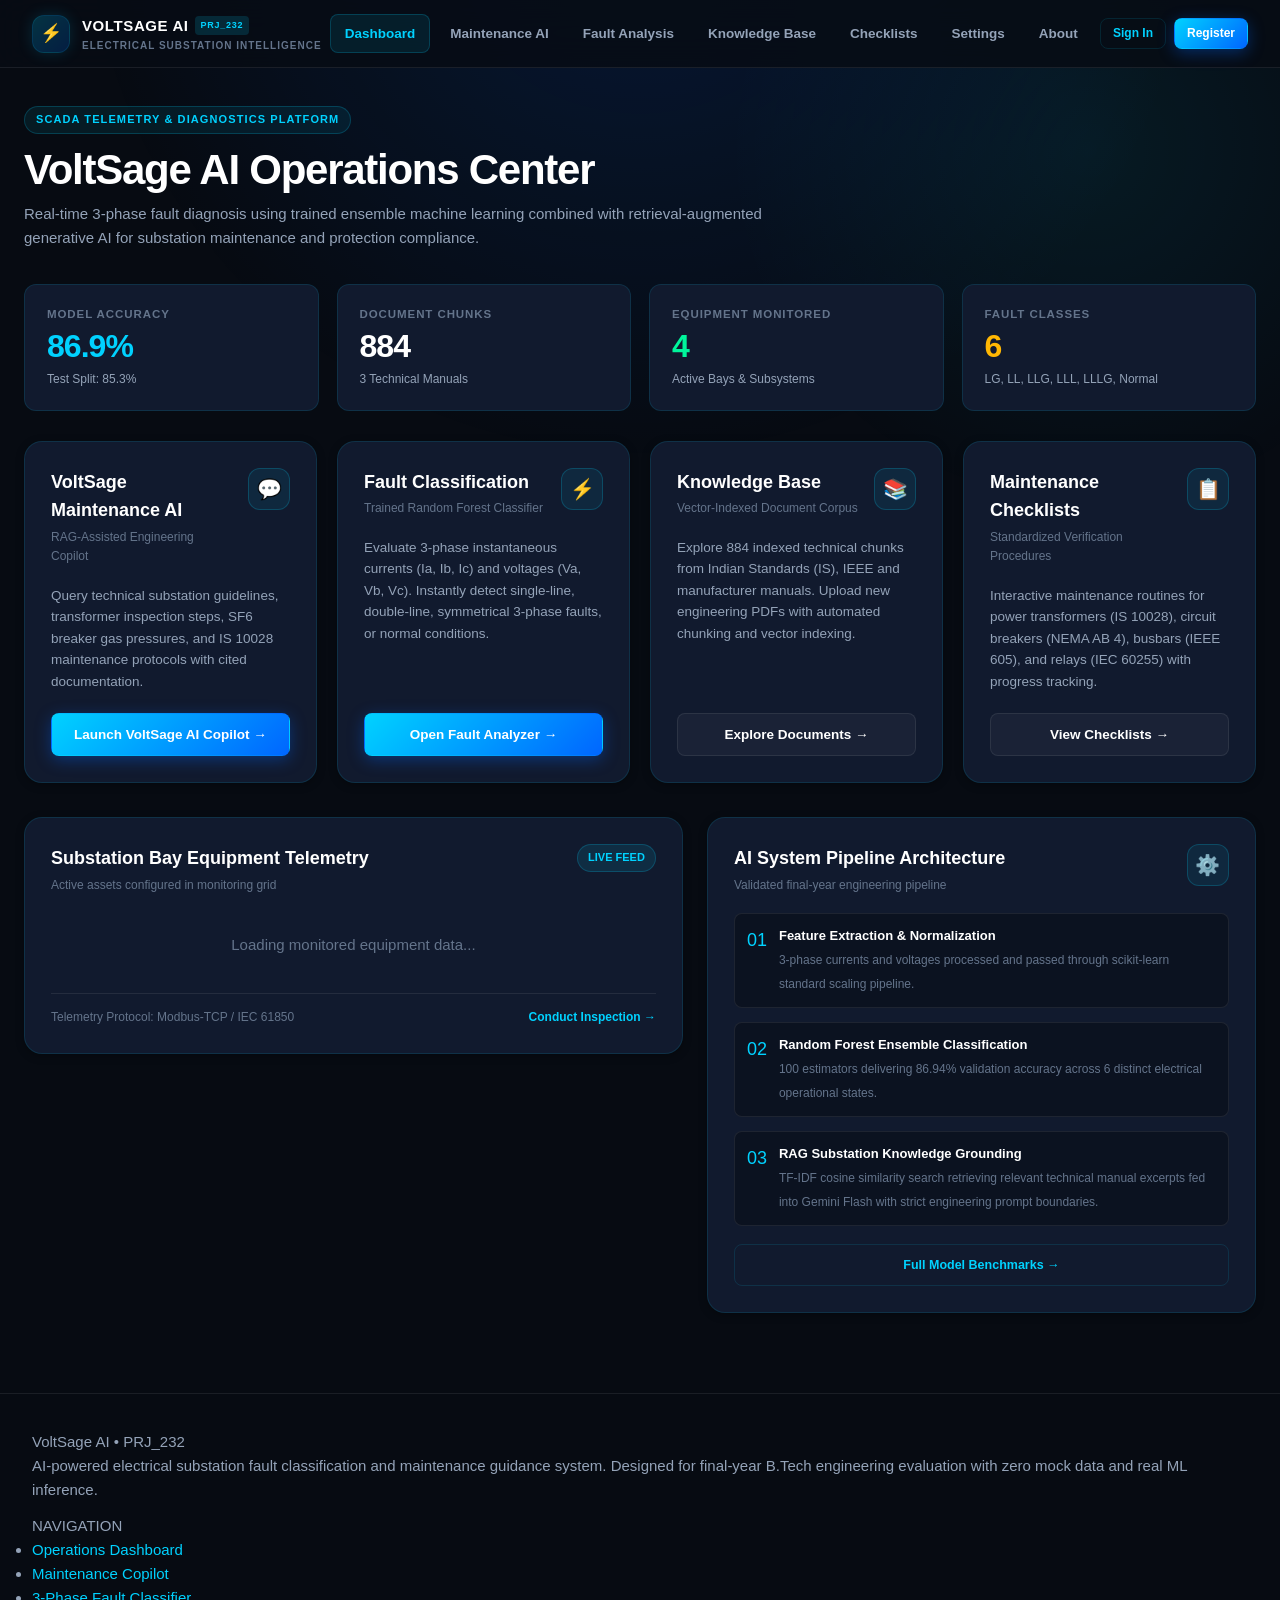
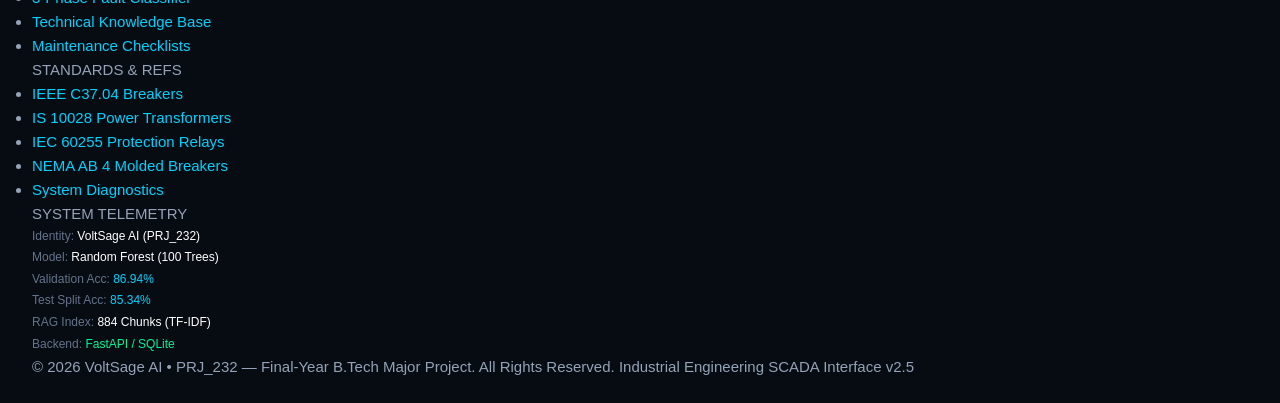
==== commit c9303f91: "feat(voltsage): complete VoltSage AI branding, authentication, persistent chat history, and security" ====
--- a/frontend/index.html
+++ b/frontend/index.html
@@ -3,7 +3,7 @@
 <head>
     <meta charset="UTF-8">
     <meta name="viewport" content="width=device-width, initial-scale=1.0">
-    <title>PRJ_232 | Substation AI — Industrial Operations Dashboard</title>
+    <title>VoltSage AI | Operations Dashboard — PRJ_232</title>
     <link rel="stylesheet" href="css/industrial.css">
     <link rel="icon" href="data:image/svg+xml,<svg xmlns=%22http://www.w3.org/2000/svg%22 viewBox=%220%22 0 100 100%22><text y=%22.9em%22 font-size=%2290%22>⚡</text></svg>">
 </head>
@@ -15,10 +15,10 @@
             <div class="brand-icon">⚡</div>
             <div class="brand-text">
                 <div class="brand-title">
-                    SUBSTATION AI
+                    VOLTSAGE AI
                     <span class="brand-badge">PRJ_232</span>
                 </div>
-                <div class="brand-subtitle">ELECTRICAL SCADA INTELLIGENCE</div>
+                <div class="brand-subtitle">ELECTRICAL SUBSTATION INTELLIGENCE</div>
             </div>
         </a>
 
@@ -32,7 +32,7 @@
             <li class="nav-item"><a href="about.html" class="nav-link">About</a></li>
         </ul>
 
-        <div class="nav-right">
+        <div class="nav-right" id="navbar-auth-section">
             <div class="status-pill" id="system-status-pill">
                 <span class="status-dot"></span> System Operational
             </div>
@@ -47,7 +47,7 @@
             <div class="badge-tag">
                 <span>SCADA TELEMETRY & DIAGNOSTICS PLATFORM</span>
             </div>
-            <h1 class="page-title">Electrical Substation AI Operations Center</h1>
+            <h1 class="page-title">VoltSage AI Operations Center</h1>
             <p class="page-subtitle">
                 Real-time 3-phase fault diagnosis using trained ensemble machine learning combined with retrieval-augmented generative AI for substation maintenance and protection compliance.
             </p>
@@ -88,8 +88,8 @@
                 <div>
                     <div class="card-header">
                         <div>
-                            <div class="card-title">AI Maintenance Chatbot</div>
-                            <div class="card-subtitle">RAG-Assisted Engineering Assistant</div>
+                            <div class="card-title">VoltSage Maintenance AI</div>
+                            <div class="card-subtitle">RAG-Assisted Engineering Copilot</div>
                         </div>
                         <div class="card-icon">💬</div>
                     </div>
@@ -98,7 +98,7 @@
                     </p>
                 </div>
                 <a href="maintenance.html" class="btn btn-primary" style="width: 100%; justify-content: center;">
-                    Launch Maintenance AI →
+                    Launch VoltSage AI Copilot →
                 </a>
             </div>
 
@@ -239,7 +239,7 @@
         <div class="footer-container">
             <div class="footer-grid">
                 <div class="footer-col">
-                    <div class="footer-title">PRJ_232 • Substation AI</div>
+                    <div class="footer-title">VoltSage AI • PRJ_232</div>
                     <p class="footer-desc">
                         AI-powered electrical substation fault classification and maintenance guidance system. Designed for final-year B.Tech engineering evaluation with zero mock data and real ML inference.
                     </p>
@@ -248,7 +248,7 @@
                     <div class="footer-heading">NAVIGATION</div>
                     <ul class="footer-links">
                         <li><a href="index.html">Operations Dashboard</a></li>
-                        <li><a href="maintenance.html">Maintenance RAG Chatbot</a></li>
+                        <li><a href="maintenance.html">Maintenance Copilot</a></li>
                         <li><a href="fault-analysis.html">3-Phase Fault Classifier</a></li>
                         <li><a href="knowledge-base.html">Technical Knowledge Base</a></li>
                         <li><a href="checklists.html">Maintenance Checklists</a></li>
@@ -267,22 +267,24 @@
                 <div class="footer-col">
                     <div class="footer-heading">SYSTEM TELEMETRY</div>
                     <div style="font-size: 12px; color: var(--text-muted); line-height: 1.8;">
+                        <div>Identity: <span style="color: #fff;">VoltSage AI (PRJ_232)</span></div>
                         <div>Model: <span style="color: #fff;">Random Forest (100 Trees)</span></div>
                         <div>Validation Acc: <span style="color: var(--accent-cyan);">86.94%</span></div>
                         <div>Test Split Acc: <span style="color: var(--accent-cyan);">85.34%</span></div>
                         <div>RAG Index: <span style="color: #fff;">884 Chunks (TF-IDF)</span></div>
-                        <div>Backend: <span style="color: var(--success);">FastAPI / Uvicorn</span></div>
+                        <div>Backend: <span style="color: var(--success);">FastAPI / SQLite</span></div>
                     </div>
                 </div>
             </div>
             <div class="footer-bottom">
-                <span>© 2026 PRJ_232 — Final-Year B.Tech Major Project. All Rights Reserved.</span>
-                <span>Industrial Engineering SCADA Interface v2.4</span>
+                <span>© 2026 VoltSage AI • PRJ_232 — Final-Year B.Tech Major Project. All Rights Reserved.</span>
+                <span>Industrial Engineering SCADA Interface v2.5</span>
             </div>
         </div>
     </footer>
 
-    <!-- CONTROLLER SCRIPT -->
+    <!-- CONTROLLER SCRIPTS -->
+    <script src="js/auth.js"></script>
     <script src="js/dashboard.js"></script>
 </body>
 </html>
--- a/frontend/css/industrial.css
+++ b/frontend/css/industrial.css
@@ -897,6 +897,201 @@
         display: none;
     }
     
+/* ============================================================
+   VOLTSAGE AI TWO-PANEL CHAT LAYOUT & SIDEBAR
+   ============================================================ */
+
+.voltsage-chat-layout {
+    display: grid;
+    grid-template-columns: 290px 1fr;
+    gap: 0;
+    height: 720px;
+    background: var(--bg-card);
+    border: 1px solid var(--border-card);
+    border-radius: var(--radius-lg);
+    box-shadow: var(--shadow-md);
+    overflow: hidden;
+}
+
+.voltsage-sidebar {
+    background: rgba(8, 12, 20, 0.95);
+    border-right: 1px solid var(--border-subtle);
+    display: flex;
+    flex-direction: column;
+    overflow: hidden;
+    height: 100%;
+}
+
+.sidebar-header {
+    padding: 16px;
+    border-bottom: 1px solid var(--border-subtle);
+    display: flex;
+    flex-direction: column;
+    gap: 12px;
+}
+
+.new-chat-btn {
+    width: 100%;
+    display: flex;
+    align-items: center;
+    justify-content: center;
+    gap: 8px;
+    background: linear-gradient(135deg, rgba(0, 210, 255, 0.15), rgba(0, 102, 255, 0.2));
+    border: 1px solid var(--border-active);
+    color: var(--accent-cyan);
+    padding: 10px 16px;
+    border-radius: var(--radius-sm);
+    font-size: 13.5px;
+    font-weight: 700;
+    cursor: pointer;
+    transition: all var(--transition-fast);
+}
+
+.new-chat-btn:hover {
+    background: linear-gradient(135deg, rgba(0, 210, 255, 0.25), rgba(0, 102, 255, 0.3));
+    box-shadow: 0 0 15px rgba(0, 210, 255, 0.2);
+    transform: translateY(-1px);
+}
+
+.conv-search-input {
+    width: 100%;
+    background: rgba(7, 11, 18, 0.7);
+    border: 1px solid var(--border-subtle);
+    border-radius: var(--radius-sm);
+    padding: 8px 12px;
+    color: var(--text-primary);
+    font-size: 12px;
+    outline: none;
+    transition: border-color var(--transition-fast);
+}
+
+.conv-search-input:focus {
+    border-color: var(--border-focus);
+}
+
+.conversations-list {
+    flex: 1;
+    overflow-y: auto;
+    padding: 10px;
+    display: flex;
+    flex-direction: column;
+    gap: 4px;
+}
+
+.conv-item {
+    display: flex;
+    align-items: center;
+    justify-content: space-between;
+    padding: 9px 12px;
+    border-radius: var(--radius-sm);
+    color: var(--text-secondary);
+    font-size: 12.5px;
+    cursor: pointer;
+    transition: all var(--transition-fast);
+    border: 1px solid transparent;
+    user-select: none;
+}
+
+.conv-item:hover {
+    background: rgba(255, 255, 255, 0.04);
+    color: var(--text-primary);
+}
+
+.conv-item.active {
+    background: rgba(0, 210, 255, 0.1);
+    border-color: rgba(0, 210, 255, 0.25);
+    color: #ffffff;
+    font-weight: 600;
+}
+
+.conv-title {
+    flex: 1;
+    white-space: nowrap;
+    overflow: hidden;
+    text-overflow: ellipsis;
+    margin-right: 8px;
+}
+
+.conv-actions {
+    display: none;
+    align-items: center;
+    gap: 6px;
+}
+
+.conv-item:hover .conv-actions,
+.conv-item.active .conv-actions {
+    display: flex;
+}
+
+.conv-action-btn {
+    background: transparent;
+    border: none;
+    color: var(--text-muted);
+    cursor: pointer;
+    font-size: 13px;
+    padding: 2px 4px;
+    border-radius: 4px;
+    transition: color var(--transition-fast);
+}
+
+.conv-action-btn:hover {
+    color: var(--accent-cyan);
+}
+
+.conv-action-btn.delete:hover {
+    color: var(--danger);
+}
+
+.sidebar-user-footer {
+    padding: 14px 16px;
+    border-top: 1px solid var(--border-subtle);
+    background: rgba(7, 11, 18, 0.6);
+    display: flex;
+    align-items: center;
+    justify-content: space-between;
+}
+
+.chat-panel-main {
+    display: flex;
+    flex-direction: column;
+    height: 100%;
+    overflow: hidden;
+    background: radial-gradient(circle at 50% 0%, rgba(0, 102, 255, 0.04), transparent 70%);
+}
+
+.copy-btn {
+    display: inline-flex;
+    align-items: center;
+    gap: 4px;
+    padding: 3px 8px;
+    background: rgba(255, 255, 255, 0.04);
+    border: 1px solid var(--border-subtle);
+    color: var(--text-muted);
+    border-radius: 4px;
+    font-size: 10.5px;
+    cursor: pointer;
+    transition: all var(--transition-fast);
+    margin-top: 8px;
+}
+
+.copy-btn:hover {
+    color: var(--accent-cyan);
+    border-color: var(--accent-cyan);
+    background: rgba(0, 210, 255, 0.08);
+}
+
+@media (max-width: 900px) {
+    .voltsage-chat-layout {
+        grid-template-columns: 1fr;
+        height: auto;
+    }
+    .voltsage-sidebar {
+        max-height: 240px;
+        border-right: none;
+        border-bottom: 1px solid var(--border-subtle);
+    }
+}
+
     .nav-links.mobile-open {
         display: flex;
         flex-direction: column;
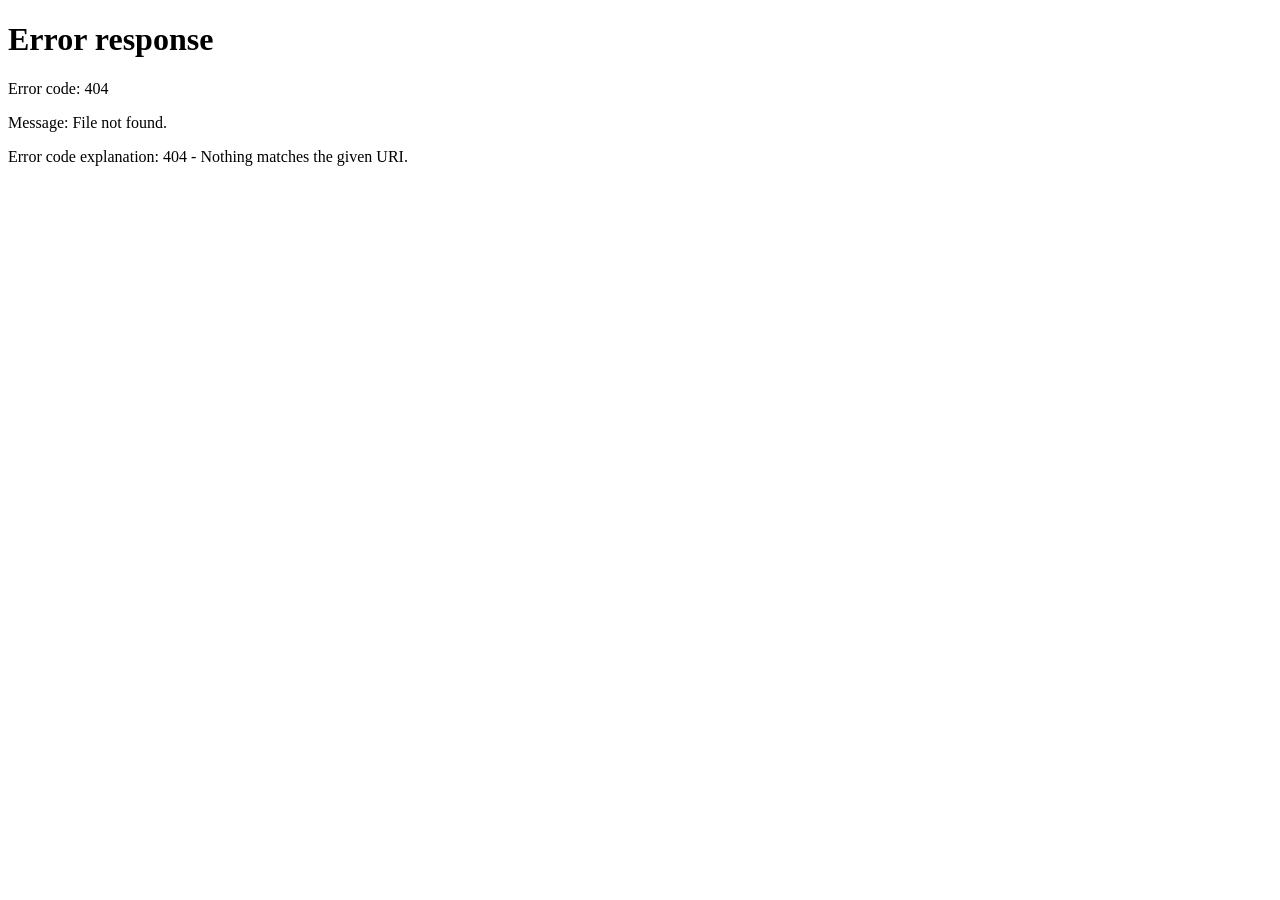
==== commit a9873dff: "chore: checkpoint before Luxury Graphite & Copper transformation" ====
--- a/frontend/index.html
+++ b/frontend/index.html
@@ -234,52 +234,11 @@
 
     </main>
 
-    <!-- SHARED INDUSTRIAL FOOTER -->
-    <footer class="footer">
-        <div class="footer-container">
-            <div class="footer-grid">
-                <div class="footer-col">
-                    <div class="footer-title">VoltSage AI • PRJ_232</div>
-                    <p class="footer-desc">
-                        AI-powered electrical substation fault classification and maintenance guidance system. Designed for final-year B.Tech engineering evaluation with zero mock data and real ML inference.
-                    </p>
-                </div>
-                <div class="footer-col">
-                    <div class="footer-heading">NAVIGATION</div>
-                    <ul class="footer-links">
-                        <li><a href="index.html">Operations Dashboard</a></li>
-                        <li><a href="maintenance.html">Maintenance Copilot</a></li>
-                        <li><a href="fault-analysis.html">3-Phase Fault Classifier</a></li>
-                        <li><a href="knowledge-base.html">Technical Knowledge Base</a></li>
-                        <li><a href="checklists.html">Maintenance Checklists</a></li>
-                    </ul>
-                </div>
-                <div class="footer-col">
-                    <div class="footer-heading">STANDARDS & REFS</div>
-                    <ul class="footer-links">
-                        <li><a href="https://standards.ieee.org" target="_blank" rel="noopener">IEEE C37.04 Breakers</a></li>
-                        <li><a href="https://standardsbis.bsbedge.com" target="_blank" rel="noopener">IS 10028 Power Transformers</a></li>
-                        <li><a href="https://www.iec.ch" target="_blank" rel="noopener">IEC 60255 Protection Relays</a></li>
-                        <li><a href="https://www.nema.org" target="_blank" rel="noopener">NEMA AB 4 Molded Breakers</a></li>
-                        <li><a href="settings.html">System Diagnostics</a></li>
-                    </ul>
-                </div>
-                <div class="footer-col">
-                    <div class="footer-heading">SYSTEM TELEMETRY</div>
-                    <div style="font-size: 12px; color: var(--text-muted); line-height: 1.8;">
-                        <div>Identity: <span style="color: #fff;">VoltSage AI (PRJ_232)</span></div>
-                        <div>Model: <span style="color: #fff;">Random Forest (100 Trees)</span></div>
-                        <div>Validation Acc: <span style="color: var(--accent-cyan);">86.94%</span></div>
-                        <div>Test Split Acc: <span style="color: var(--accent-cyan);">85.34%</span></div>
-                        <div>RAG Index: <span style="color: #fff;">884 Chunks (TF-IDF)</span></div>
-                        <div>Backend: <span style="color: var(--success);">FastAPI / SQLite</span></div>
-                    </div>
-                </div>
-            </div>
-            <div class="footer-bottom">
-                <span>© 2026 VoltSage AI • PRJ_232 — Final-Year B.Tech Major Project. All Rights Reserved.</span>
-                <span>Industrial Engineering SCADA Interface v2.5</span>
-            </div>
+    <!-- COMPACT FOOTER -->
+    <footer class="footer-minimal">
+        <div class="footer-minimal-container">
+            <span>VoltSage AI • PRJ_232 Substation Intelligence</span>
+            <span>Final-Year B.Tech Major Project</span>
         </div>
     </footer>
 
--- a/frontend/css/industrial.css
+++ b/frontend/css/industrial.css
@@ -889,6 +889,30 @@
 }
 
 /* ============================================================
+   MINIMAL SINGLE-LINE FOOTER (Non-Chat Pages)
+   ============================================================ */
+
+.footer-minimal {
+    border-top: 1px solid var(--border-subtle);
+    background: rgba(8, 12, 20, 0.92);
+    padding: 14px 24px;
+    margin-top: auto;
+    z-index: 10;
+}
+
+.footer-minimal-container {
+    max-width: 1240px;
+    margin: 0 auto;
+    display: flex;
+    justify-content: space-between;
+    align-items: center;
+    flex-wrap: wrap;
+    gap: 12px;
+    font-size: 11.5px;
+    color: var(--text-muted);
+}
+
+/* ============================================================
    RESPONSIVE DESIGN
    ============================================================ */
 
@@ -896,6 +920,7 @@
     .nav-links {
         display: none;
     }
+}
     
 /* ============================================================
    VOLTSAGE AI TWO-PANEL CHAT LAYOUT & SIDEBAR
@@ -936,20 +961,21 @@
     align-items: center;
     justify-content: center;
     gap: 8px;
-    background: linear-gradient(135deg, rgba(0, 210, 255, 0.15), rgba(0, 102, 255, 0.2));
-    border: 1px solid var(--border-active);
-    color: var(--accent-cyan);
-    padding: 10px 16px;
+    background: linear-gradient(135deg, #ff6b35 0%, #f97316 100%);
+    border: 1px solid rgba(255, 120, 73, 0.6);
+    color: #ffffff;
+    padding: 11px 16px;
     border-radius: var(--radius-sm);
     font-size: 13.5px;
     font-weight: 700;
     cursor: pointer;
+    box-shadow: 0 4px 14px rgba(255, 107, 53, 0.28);
     transition: all var(--transition-fast);
 }
 
 .new-chat-btn:hover {
-    background: linear-gradient(135deg, rgba(0, 210, 255, 0.25), rgba(0, 102, 255, 0.3));
-    box-shadow: 0 0 15px rgba(0, 210, 255, 0.2);
+    background: linear-gradient(135deg, #ff7a45 0%, #fb923c 100%);
+    box-shadow: 0 6px 20px rgba(255, 107, 53, 0.45);
     transform: translateY(-1px);
 }
 
@@ -1092,6 +1118,7 @@
     }
 }
 
+@media (max-width: 960px) {
     .nav-links.mobile-open {
         display: flex;
         flex-direction: column;
@@ -1133,3 +1160,750 @@
         max-width: 95%;
     }
 }
+
+/* ============================================================
+   CONVERSATION GROUP HEADERS & SIDEBAR NAVIGATION
+   ============================================================ */
+
+.conv-group-header {
+    font-size: 10px;
+    font-weight: 800;
+    text-transform: uppercase;
+    letter-spacing: 0.1em;
+    color: var(--text-muted);
+    padding: 12px 10px 4px;
+}
+
+.sidebar-nav-section {
+    padding: 10px 12px;
+    border-bottom: 1px solid var(--border-subtle);
+    display: flex;
+    flex-direction: column;
+    gap: 3px;
+}
+
+.sidebar-nav-link {
+    display: flex;
+    align-items: center;
+    gap: 10px;
+    padding: 8px 12px;
+    border-radius: var(--radius-sm);
+    color: var(--text-secondary);
+    font-size: 12.5px;
+    font-weight: 500;
+    text-decoration: none;
+    transition: all var(--transition-fast);
+}
+
+.sidebar-nav-link:hover {
+    background: rgba(255, 255, 255, 0.05);
+    color: #ffffff;
+}
+
+.sidebar-nav-link.active {
+    background: rgba(0, 210, 255, 0.12);
+    color: var(--accent-cyan);
+    font-weight: 600;
+    border: 1px solid rgba(0, 210, 255, 0.25);
+}
+
+/* ============================================================
+   SPLIT-SCREEN AUTHENTICATION LAYOUT (Reference Design)
+   ============================================================ */
+
+.split-auth-container {
+    display: grid;
+    grid-template-columns: 1.15fr 0.85fr;
+    min-height: 100vh;
+    background: var(--bg-base);
+    overflow-x: hidden;
+}
+
+.split-auth-left {
+    background: radial-gradient(circle at 10% 20%, rgba(0, 102, 255, 0.14), transparent 50%),
+                radial-gradient(circle at 80% 80%, rgba(0, 210, 255, 0.09), transparent 50%),
+                #080d18;
+    border-right: 1px solid var(--border-subtle);
+    padding: 56px 64px;
+    display: flex;
+    flex-direction: column;
+    justify-content: space-between;
+    position: relative;
+}
+
+.split-auth-left::before {
+    content: "";
+    position: absolute;
+    inset: 0;
+    background-image: linear-gradient(rgba(0, 210, 255, 0.035) 1px, transparent 1px),
+                      linear-gradient(90deg, rgba(0, 210, 255, 0.035) 1px, transparent 1px);
+    background-size: 40px 40px;
+    pointer-events: none;
+}
+
+.split-auth-headline {
+    font-size: 36px;
+    font-weight: 800;
+    line-height: 1.25;
+    color: #ffffff;
+    margin: 24px 0 16px;
+    letter-spacing: -0.02em;
+}
+
+.split-auth-desc {
+    font-size: 14.5px;
+    line-height: 1.6;
+    color: var(--text-secondary);
+    max-width: 580px;
+    margin-bottom: 32px;
+}
+
+.split-features-grid {
+    display: grid;
+    grid-template-columns: 1fr 1fr;
+    gap: 16px;
+    margin-bottom: 32px;
+}
+
+.split-feature-card {
+    background: rgba(17, 26, 46, 0.65);
+    border: 1px solid var(--border-card);
+    border-radius: var(--radius-md);
+    padding: 16px;
+    transition: all var(--transition-fast);
+}
+
+.split-feature-card:hover {
+    border-color: var(--border-active);
+    transform: translateY(-2px);
+    background: rgba(17, 26, 46, 0.85);
+}
+
+.split-feature-icon {
+    font-size: 20px;
+    margin-bottom: 8px;
+    display: inline-block;
+}
+
+.split-feature-title {
+    font-size: 13.5px;
+    font-weight: 700;
+    color: #ffffff;
+    margin-bottom: 4px;
+}
+
+.split-feature-text {
+    font-size: 12px;
+    color: var(--text-muted);
+    line-height: 1.5;
+}
+
+.split-auth-right {
+    display: flex;
+    align-items: center;
+    justify-content: center;
+    padding: 48px 36px;
+    background: var(--bg-surface);
+}
+
+.auth-form-card {
+    width: 100%;
+    max-width: 440px;
+    background: var(--bg-card);
+    border: 1px solid var(--border-card);
+    border-radius: var(--radius-lg);
+    padding: 36px 32px;
+    box-shadow: var(--shadow-md);
+}
+
+.auth-tab-group {
+    display: grid;
+    grid-template-columns: 1fr 1fr;
+    background: rgba(7, 11, 18, 0.65);
+    border-radius: var(--radius-sm);
+    padding: 4px;
+    margin-bottom: 24px;
+    border: 1px solid var(--border-subtle);
+}
+
+.auth-tab-btn {
+    padding: 9px 12px;
+    font-size: 13px;
+    font-weight: 600;
+    color: var(--text-muted);
+    background: transparent;
+    border: none;
+    border-radius: calc(var(--radius-sm) - 2px);
+    cursor: pointer;
+    transition: all var(--transition-fast);
+}
+
+.auth-tab-btn.active {
+    background: var(--bg-card);
+    color: #ffffff;
+    box-shadow: 0 2px 8px rgba(0, 0, 0, 0.3);
+}
+
+@media (max-width: 900px) {
+    .split-auth-container {
+        grid-template-columns: 1fr;
+    }
+    .split-auth-left {
+        padding: 36px 24px;
+        border-right: none;
+        border-bottom: 1px solid var(--border-subtle);
+    }
+    .split-features-grid {
+        grid-template-columns: 1fr;
+    }
+    .split-auth-right {
+        padding: 36px 20px 60px;
+    }
+}
+
+/* ============================================================
+   VOLTSAGE AI THREE-PANEL CHATGPT-STYLE WORKSPACE
+   Fixed Viewport Height (100vh / 100dvh) with Independent Scrolling
+   ============================================================ */
+
+body.chat-app-body {
+    height: 100vh;
+    height: 100dvh;
+    width: 100vw;
+    margin: 0;
+    padding: 0;
+    overflow: hidden;
+    background: #060911;
+    display: flex;
+}
+
+.chat-app-layout {
+    display: flex;
+    width: 100%;
+    height: 100%;
+    overflow: hidden;
+    position: relative;
+}
+
+/* PANEL A: MAIN APPLICATION NAVIGATION SIDEBAR */
+.panel-a-nav {
+    width: 230px;
+    min-width: 230px;
+    flex-shrink: 0;
+    height: 100%;
+    display: flex;
+    flex-direction: column;
+    background: #070c16;
+    border-right: 1px solid var(--border-subtle);
+    z-index: 20;
+    user-select: none;
+}
+
+.panel-a-brand {
+    padding: 16px 14px;
+    display: flex;
+    align-items: center;
+    gap: 10px;
+    border-bottom: 1px solid var(--border-subtle);
+    text-decoration: none;
+}
+
+.panel-a-brand .brand-icon {
+    width: 34px;
+    height: 34px;
+    border-radius: var(--radius-sm);
+    background: linear-gradient(135deg, rgba(0, 210, 255, 0.2), rgba(0, 102, 255, 0.25));
+    border: 1px solid rgba(0, 210, 255, 0.35);
+    display: flex;
+    align-items: center;
+    justify-content: center;
+    font-size: 18px;
+    color: var(--accent-cyan);
+    box-shadow: 0 0 12px rgba(0, 210, 255, 0.2);
+    flex-shrink: 0;
+}
+
+.panel-a-brand .brand-title {
+    font-size: 13.5px;
+    font-weight: 800;
+    color: #ffffff;
+    letter-spacing: 0.04em;
+    display: flex;
+    align-items: center;
+    gap: 6px;
+}
+
+.panel-a-brand .brand-badge {
+    font-size: 9px;
+    padding: 1px 5px;
+    border-radius: 3px;
+    background: rgba(0, 210, 255, 0.15);
+    border: 1px solid rgba(0, 210, 255, 0.3);
+    color: var(--accent-cyan);
+    font-weight: 700;
+}
+
+.panel-a-brand .brand-subtitle {
+    font-size: 9px;
+    color: var(--text-muted);
+    letter-spacing: 0.08em;
+    margin-top: 2px;
+}
+
+.panel-a-action {
+    padding: 14px 12px 10px;
+}
+
+.panel-a-new-chat-btn {
+    width: 100%;
+    display: flex;
+    align-items: center;
+    justify-content: center;
+    gap: 8px;
+    background: linear-gradient(135deg, #ff6b35 0%, #f97316 100%);
+    border: 1px solid rgba(255, 120, 73, 0.6);
+    color: #ffffff;
+    padding: 10px 14px;
+    border-radius: var(--radius-sm);
+    font-size: 13.5px;
+    font-weight: 700;
+    cursor: pointer;
+    box-shadow: 0 4px 14px rgba(255, 107, 53, 0.28);
+    transition: all var(--transition-fast);
+}
+
+.panel-a-new-chat-btn:hover {
+    background: linear-gradient(135deg, #ff7a45 0%, #fb923c 100%);
+    box-shadow: 0 6px 20px rgba(255, 107, 53, 0.45);
+    transform: translateY(-1px);
+}
+
+.panel-a-nav-menu {
+    flex: 1;
+    overflow-y: auto;
+    padding: 8px 10px;
+    display: flex;
+    flex-direction: column;
+    gap: 3px;
+}
+
+.panel-a-nav-item {
+    display: flex;
+    align-items: center;
+    gap: 10px;
+    padding: 8px 12px;
+    border-radius: var(--radius-sm);
+    color: var(--text-secondary);
+    font-size: 12.5px;
+    font-weight: 500;
+    text-decoration: none;
+    transition: all var(--transition-fast);
+    border: 1px solid transparent;
+}
+
+.panel-a-nav-item:hover {
+    background: rgba(255, 255, 255, 0.05);
+    color: #ffffff;
+}
+
+.panel-a-nav-item.active {
+    background: rgba(0, 210, 255, 0.12);
+    color: var(--accent-cyan);
+    font-weight: 600;
+    border-color: rgba(0, 210, 255, 0.25);
+}
+
+.panel-a-nav-item .nav-icon {
+    font-size: 14px;
+    width: 18px;
+    text-align: center;
+}
+
+.panel-a-footer {
+    margin-top: auto;
+    border-top: 1px solid var(--border-subtle);
+    padding: 12px 14px;
+    background: rgba(6, 10, 18, 0.75);
+}
+
+/* PANEL B: CONVERSATION HISTORY SIDEBAR */
+.panel-b-history {
+    width: 260px;
+    min-width: 260px;
+    flex-shrink: 0;
+    height: 100%;
+    display: flex;
+    flex-direction: column;
+    background: #0b111e;
+    border-right: 1px solid var(--border-subtle);
+    z-index: 10;
+}
+
+.panel-b-header {
+    padding: 16px 14px 12px;
+    border-bottom: 1px solid var(--border-subtle);
+    display: flex;
+    flex-direction: column;
+    gap: 10px;
+}
+
+.panel-b-title-row {
+    display: flex;
+    align-items: center;
+    justify-content: space-between;
+}
+
+.panel-b-title {
+    font-size: 12px;
+    font-weight: 800;
+    text-transform: uppercase;
+    letter-spacing: 0.08em;
+    color: #ffffff;
+}
+
+.panel-b-search {
+    position: relative;
+    display: flex;
+    align-items: center;
+}
+
+.panel-b-search .search-icon {
+    position: absolute;
+    left: 10px;
+    font-size: 11px;
+    color: var(--text-muted);
+    pointer-events: none;
+}
+
+.panel-b-search input {
+    width: 100%;
+    background: rgba(7, 11, 18, 0.7);
+    border: 1px solid var(--border-subtle);
+    border-radius: var(--radius-sm);
+    padding: 7px 10px 7px 28px;
+    color: var(--text-primary);
+    font-size: 12px;
+    outline: none;
+    transition: border-color var(--transition-fast);
+}
+
+.panel-b-search input:focus {
+    border-color: var(--border-focus);
+}
+
+/* PANEL C: MAIN CHAT WORKSPACE */
+.panel-c-workspace {
+    flex: 1;
+    min-width: 0;
+    height: 100%;
+    display: flex;
+    flex-direction: column;
+    background: #060911;
+    position: relative;
+    overflow: hidden;
+}
+
+.chat-topbar {
+    height: 56px;
+    flex-shrink: 0;
+    padding: 0 24px;
+    border-bottom: 1px solid var(--border-subtle);
+    display: flex;
+    align-items: center;
+    justify-content: space-between;
+    background: rgba(8, 13, 22, 0.85);
+    backdrop-filter: blur(10px);
+    z-index: 5;
+}
+
+.topbar-left {
+    display: flex;
+    align-items: center;
+    gap: 12px;
+    min-width: 0;
+}
+
+.chat-topic-icon {
+    width: 32px;
+    height: 32px;
+    border-radius: var(--radius-sm);
+    background: rgba(0, 210, 255, 0.1);
+    border: 1px solid rgba(0, 210, 255, 0.25);
+    display: flex;
+    align-items: center;
+    justify-content: center;
+    font-size: 15px;
+    color: var(--accent-cyan);
+    flex-shrink: 0;
+}
+
+.topbar-meta {
+    min-width: 0;
+}
+
+.active-title {
+    font-size: 13.5px;
+    font-weight: 700;
+    color: #ffffff;
+    white-space: nowrap;
+    overflow: hidden;
+    text-overflow: ellipsis;
+    margin: 0;
+}
+
+.active-status {
+    font-size: 11px;
+    color: var(--text-muted);
+    display: flex;
+    align-items: center;
+    gap: 6px;
+    margin-top: 1px;
+}
+
+.topbar-actions {
+    display: flex;
+    align-items: center;
+    gap: 8px;
+    flex-shrink: 0;
+}
+
+.panel-c-workspace .chat-messages {
+    flex: 1;
+    min-height: 0;
+    overflow-y: auto;
+    overflow-x: hidden;
+    padding: 24px 36px;
+    display: flex;
+    flex-direction: column;
+    gap: 18px;
+}
+
+.chat-welcome-container {
+    text-align: center;
+    max-width: 720px;
+    margin: 24px auto auto;
+    padding: 20px 10px;
+}
+
+.welcome-icon-glow {
+    width: 58px;
+    height: 58px;
+    margin: 0 auto 16px;
+    border-radius: var(--radius-md);
+    background: linear-gradient(135deg, rgba(0, 210, 255, 0.2), rgba(0, 102, 255, 0.25));
+    border: 1px solid var(--border-active);
+    display: flex;
+    align-items: center;
+    justify-content: center;
+    font-size: 28px;
+    color: var(--accent-cyan);
+    box-shadow: 0 0 25px rgba(0, 210, 255, 0.25);
+}
+
+.welcome-title {
+    font-size: 26px;
+    font-weight: 800;
+    color: #ffffff;
+    margin-bottom: 10px;
+    letter-spacing: -0.01em;
+}
+
+.welcome-subtitle {
+    font-size: 13.5px;
+    line-height: 1.6;
+    color: var(--text-secondary);
+    margin-bottom: 26px;
+}
+
+.welcome-prompt-grid {
+    display: grid;
+    grid-template-columns: 1fr 1fr;
+    gap: 12px;
+    text-align: left;
+}
+
+.welcome-prompt-card {
+    background: rgba(13, 20, 34, 0.75);
+    border: 1px solid var(--border-card);
+    border-radius: var(--radius-sm);
+    padding: 14px 16px;
+    cursor: pointer;
+    transition: all var(--transition-fast);
+}
+
+.welcome-prompt-card:hover {
+    border-color: var(--border-active);
+    background: rgba(18, 28, 48, 0.9);
+    transform: translateY(-2px);
+    box-shadow: var(--shadow-sm);
+}
+
+.prompt-card-header {
+    display: flex;
+    align-items: center;
+    gap: 8px;
+    font-size: 13px;
+    font-weight: 700;
+    color: #ffffff;
+    margin-bottom: 4px;
+}
+
+.prompt-desc {
+    font-size: 11.5px;
+    color: var(--text-muted);
+    line-height: 1.45;
+    margin: 0;
+}
+
+.chat-composer-pinned {
+    flex-shrink: 0;
+    padding: 16px 36px 14px;
+    background: rgba(8, 13, 22, 0.95);
+    border-top: 1px solid var(--border-subtle);
+    backdrop-filter: blur(12px);
+    z-index: 5;
+}
+
+.composer-container {
+    max-width: 860px;
+    margin: 0 auto;
+    display: flex;
+    flex-direction: column;
+    gap: 8px;
+}
+
+.composer-input-wrapper {
+    display: flex;
+    gap: 10px;
+    align-items: flex-end;
+    background: rgba(12, 18, 30, 0.85);
+    border: 1px solid var(--border-card);
+    border-radius: var(--radius-md);
+    padding: 8px 12px;
+    transition: border-color var(--transition-fast), box-shadow var(--transition-fast);
+}
+
+.composer-input-wrapper:focus-within {
+    border-color: var(--border-focus);
+    box-shadow: 0 0 0 2px rgba(0, 210, 255, 0.15);
+}
+
+.composer-textarea {
+    flex: 1;
+    background: transparent;
+    border: none;
+    color: var(--text-primary);
+    font-size: 13.5px;
+    font-family: inherit;
+    line-height: 1.5;
+    resize: none;
+    outline: none;
+    padding: 4px 6px;
+    max-height: 160px;
+}
+
+.composer-send-btn {
+    display: inline-flex;
+    align-items: center;
+    gap: 6px;
+    background: linear-gradient(135deg, #00d2ff 0%, #0066ff 100%);
+    border: none;
+    color: #ffffff;
+    font-size: 13px;
+    font-weight: 700;
+    padding: 9px 18px;
+    border-radius: var(--radius-sm);
+    cursor: pointer;
+    transition: all var(--transition-fast);
+    flex-shrink: 0;
+}
+
+.composer-send-btn:hover {
+    box-shadow: 0 0 16px rgba(0, 210, 255, 0.4);
+    transform: translateY(-1px);
+}
+
+.composer-send-btn:disabled {
+    opacity: 0.5;
+    cursor: not-allowed;
+    transform: none;
+}
+
+.composer-footer-note {
+    display: flex;
+    justify-content: space-between;
+    align-items: center;
+    font-size: 11px;
+    color: var(--text-muted);
+    padding: 0 4px;
+}
+
+/* Mobile responsive drawer for 3-panel chat */
+.mobile-chat-toggle {
+    display: none;
+    background: transparent;
+    border: 1px solid var(--border-subtle);
+    color: var(--text-secondary);
+    padding: 5px 9px;
+    border-radius: var(--radius-sm);
+    font-size: 14px;
+    cursor: pointer;
+}
+
+@media (max-width: 1024px) {
+    .panel-a-nav {
+        width: 195px;
+        min-width: 195px;
+    }
+    .panel-b-history {
+        width: 220px;
+        min-width: 220px;
+    }
+    .panel-c-workspace .chat-messages {
+        padding: 20px 24px;
+    }
+    .chat-composer-pinned {
+        padding: 14px 20px 12px;
+    }
+}
+
+@media (max-width: 860px) {
+    .mobile-chat-toggle {
+        display: inline-flex;
+        align-items: center;
+    }
+    .panel-a-nav {
+        position: fixed;
+        left: -240px;
+        top: 0;
+        bottom: 0;
+        width: 240px;
+        min-width: 240px;
+        transition: left 0.25s ease;
+        box-shadow: var(--shadow-lg);
+    }
+    .panel-a-nav.mobile-open {
+        left: 0;
+    }
+    .panel-b-history {
+        position: fixed;
+        left: -270px;
+        top: 0;
+        bottom: 0;
+        width: 270px;
+        min-width: 270px;
+        transition: left 0.25s ease;
+        box-shadow: var(--shadow-lg);
+    }
+    .panel-b-history.mobile-open {
+        left: 0;
+    }
+    .welcome-prompt-grid {
+        grid-template-columns: 1fr;
+    }
+    .composer-footer-note {
+        flex-direction: column;
+        align-items: flex-start;
+        gap: 4px;
+    }
+}
